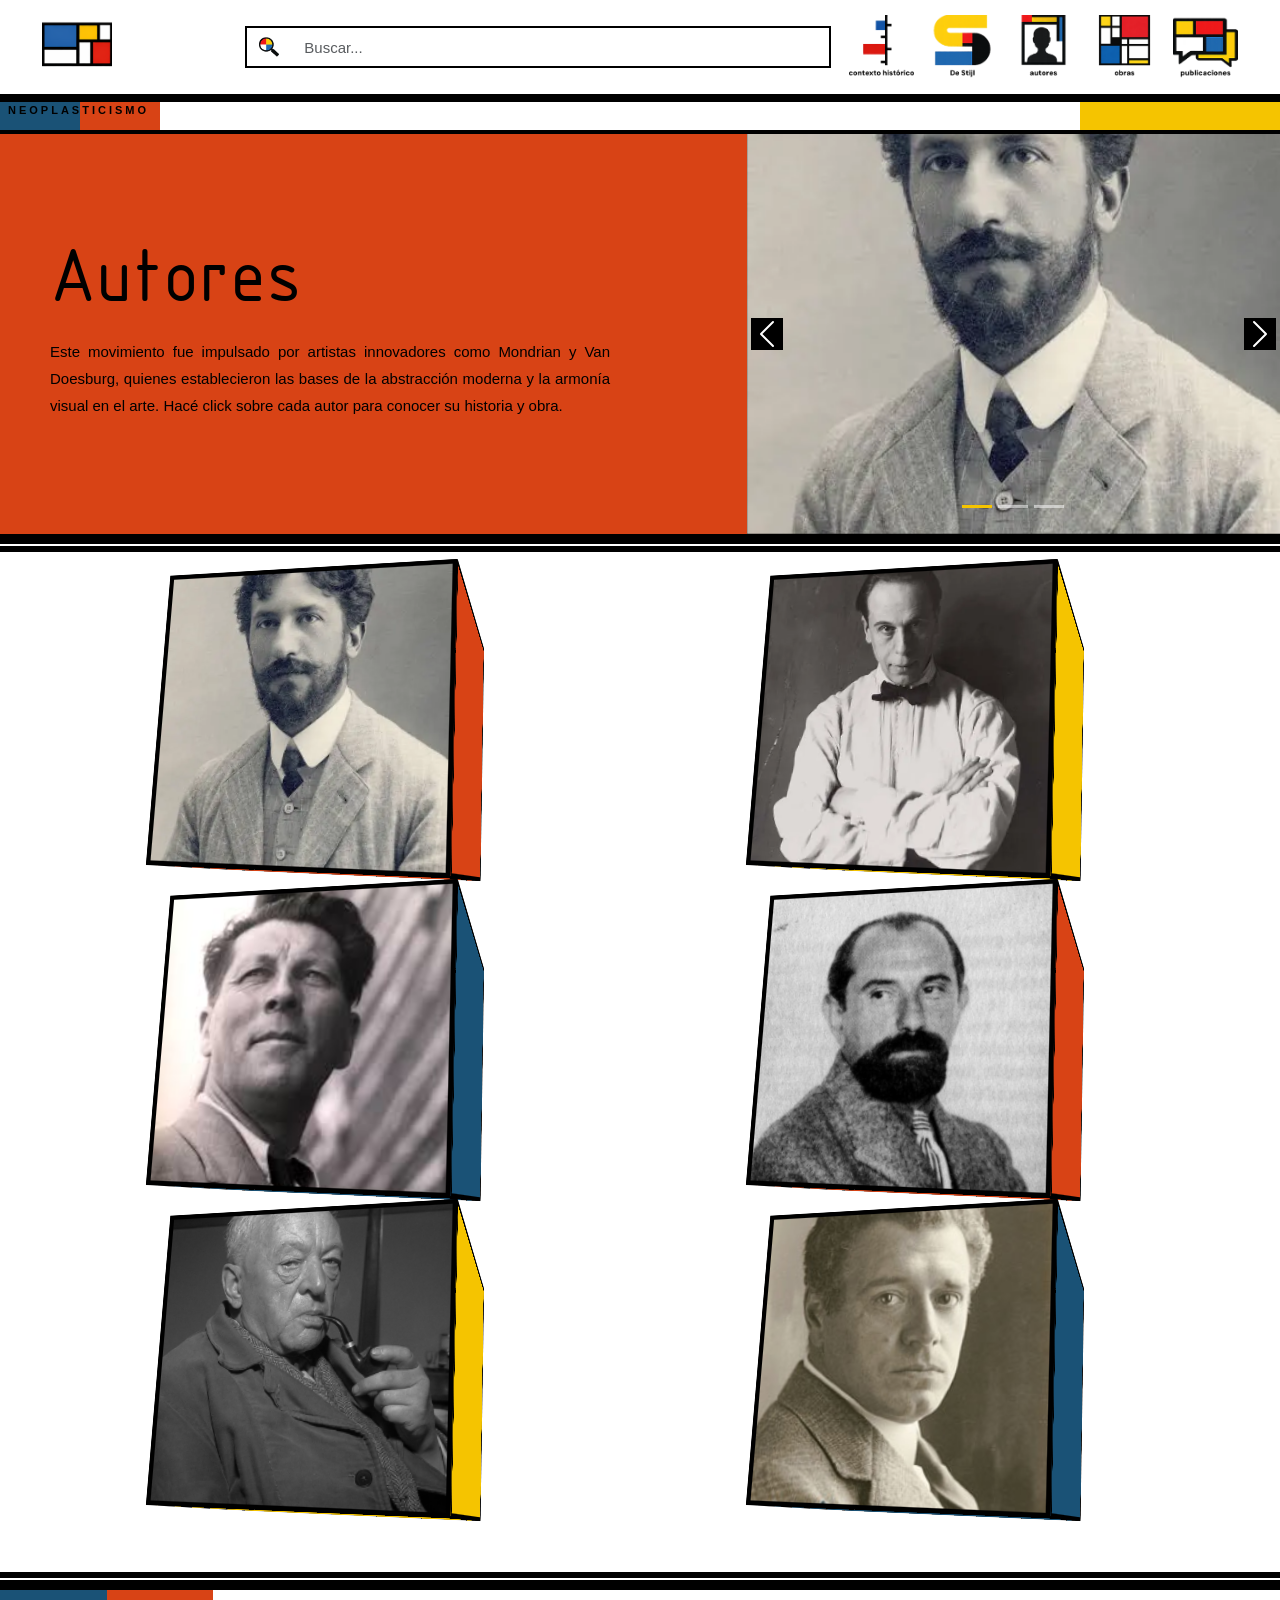
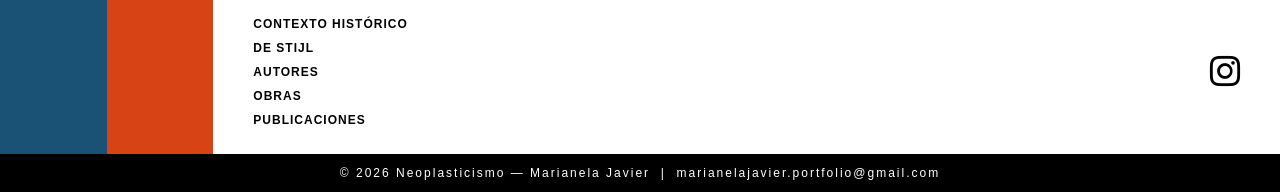
==== subpaginas/autores.html @ bca5def0 "modificacion 2106" ====
<!DOCTYPE html>
<html lang="es">
    <head>
        <meta charset="UTF-8">
        <meta name="viewport" content="width=device-width, initial-scale=1.0">
        <title>Neoplasticismo — Autores</title>
        <link href="https://cdn.jsdelivr.net/npm/bootstrap@5.3.8/dist/css/bootstrap.min.css" rel="stylesheet">
        <link href="https://cdn.jsdelivr.net/npm/bootstrap-icons@1.11.3/font/bootstrap-icons.css" rel="stylesheet">
        <link rel="stylesheet" href="../css/style.css">
    </head>

    <body>

        <!-- HEADER -->
        <header id="top" class="header-principal">
            <div class="container-fluid">
                <div class="row align-items-center">
                    <div class="col-2">
                        <a href="../sitio/index.html">
                            <img src="../img/a-img-icono-logo.png" alt="Logo Neoplasticismo" class="logo-img">
                        </a>
                    </div>
                    <div class="col-6">
                        <div class="input-group buscador">
                            <span class="input-group-text buscador-icono">
                                <img src="../img/a-img-icono-buscar.png" alt="Buscar" class="icono-lupa">
                            </span>
                            <input type="text" class="form-control buscador-input" placeholder="Buscar...">
                        </div>
                    </div>
                    <div class="col-4 d-flex justify-content-end align-items-center gap-3">
                        <a href="../subpaginas/contextohistorico.html">
                            <img src="../img/a-img-icono-contextohistorico.png" alt="Contexto Histórico" class="icono-nav">
                        </a>
                        <a href="../subpaginas/destijl.html">
                            <img src="../img/a-img-icono-destijl.png" alt="De Stijl" class="icono-nav">
                        </a>
                        <a href="../subpaginas/autores.html">
                            <img src="../img/a-img-icono-autores.png" alt="Autores" class="icono-nav">
                        </a>
                        <a href="../subpaginas/obras.html">
                            <img src="../img/a-img-icono-obras.png" alt="Obras" class="icono-nav">
                        </a>
                        <a href="../subpaginas/fotoypublicaciones.html">
                            <img src="../img/a-img-icono-foropublicaciones.png" alt="Foro y Publicaciones" class="icono-nav">
                        </a>
                    </div>
                </div>
            </div>
        </header>

        <!-- NAVBAR -->
        <nav class="navbar-principal">
            <div class="container-fluid p-0">
                <div class="row g-0">
                    <div class="col-auto navbar-bloque-izquierda">
                        <span class="navbar-titulo">NEOPLASTICISMO</span>
                        <div class="navbar-bloques-color">
                            <div class="navbar-bloque-azul"></div>
                            <div class="navbar-bloque-rojo"></div>
                        </div>
                    </div>
                    <div class="col navbar-bloque-blanco"></div>
                    <div class="col-auto navbar-bloque-amarillo"></div>
                </div>
            </div>
        </nav>

        <!-- HERO -->
        <section class="hero">
            <div class="container-fluid p-0">
                <div class="row g-0">
                    <div class="col-7 hero-texto">
                        <h1 class="hero-titulo">Autores</h1>
                        <p class="hero-descripcion">Este movimiento fue impulsado por artistas innovadores como Mondrian y Van Doesburg, quienes establecieron las bases de la abstracción moderna y la armonía visual en el arte. Hacé click sobre cada autor para conocer su historia y obra.</p>
                    </div>
                    <div class="col-5 p-0">
                        <div id="carruselAutores" class="carousel slide hero-carrusel" data-bs-ride="carousel" data-bs-interval="3000">
                            <div class="carousel-inner">
                                <div class="carousel-item active">
                                    <img src="../img/c-autores-piet-mondrian-01.webp" class="hero-img" alt="Piet Mondrian">
                                </div>
                                <div class="carousel-item">
                                    <img src="../img/c-autores-theo-van-doesburg-01.webp" class="hero-img" alt="Theo van Doesburg">
                                </div>
                                <div class="carousel-item">
                                    <img src="../img/c-autores-gerrit-rietveld-01.jfif" class="hero-img" alt="Gerrit Rietveld">
                                </div>
                            </div>
                            <button class="carousel-control-prev" type="button" data-bs-target="#carruselAutores" data-bs-slide="prev">
                                <span class="carousel-control-prev-icon"></span>
                            </button>
                            <button class="carousel-control-next" type="button" data-bs-target="#carruselAutores" data-bs-slide="next">
                                <span class="carousel-control-next-icon"></span>
                            </button>
                            <div class="carousel-indicators">
                                <button type="button" data-bs-target="#carruselAutores" data-bs-slide-to="0" class="active"></button>
                                <button type="button" data-bs-target="#carruselAutores" data-bs-slide-to="1"></button>
                                <button type="button" data-bs-target="#carruselAutores" data-bs-slide-to="2"></button>
                            </div>
                        </div>
                    </div>
                </div>
            </div>
        </section>

        <!-- SEPARADOR -->
        <div class="separador-neo"></div>

        <!-- SECCIÓN CUBOS AUTORES -->
        <section class="seccion-autores">
            <div class="autores-grid">

                <!-- MONDRIAN -->
                <div class="cubo-escena" onclick="abrirAutor('mondrian')">
                    <div class="cubo cubo-rojo">
                        <div class="cubo-cara cubo-frente">
                            <img src="../img/c-autores-piet-mondrian-01.webp" alt="Piet Mondrian">
                        </div>
                        <div class="cubo-cara cubo-derecha"></div>
                        <div class="cubo-cara cubo-izquierda"></div>
                        <div class="cubo-cara cubo-arriba"></div>
                        <div class="cubo-cara cubo-abajo"></div>
                        <div class="cubo-cara cubo-atras"></div>
                    </div>
                    <p class="cubo-nombre">Piet Mondrian</p>
                </div>

                <!-- DOESBURG -->
                <div class="cubo-escena" onclick="abrirAutor('doesburg')">
                    <div class="cubo cubo-amarillo">
                        <div class="cubo-cara cubo-frente">
                            <img src="../img/c-autores-theo-van-doesburg-01.webp" alt="Theo van Doesburg">
                        </div>
                        <div class="cubo-cara cubo-derecha"></div>
                        <div class="cubo-cara cubo-izquierda"></div>
                        <div class="cubo-cara cubo-arriba"></div>
                        <div class="cubo-cara cubo-abajo"></div>
                        <div class="cubo-cara cubo-atras"></div>
                    </div>
                    <p class="cubo-nombre">Theo van Doesburg</p>
                </div>

                <!-- RIETVELD -->
                <div class="cubo-escena" onclick="abrirAutor('rietveld')">
                    <div class="cubo cubo-azul">
                        <div class="cubo-cara cubo-frente">
                            <img src="../img/c-autores-gerrit-rietveld-01.jfif" alt="Gerrit Rietveld">
                        </div>
                        <div class="cubo-cara cubo-derecha"></div>
                        <div class="cubo-cara cubo-izquierda"></div>
                        <div class="cubo-cara cubo-arriba"></div>
                        <div class="cubo-cara cubo-abajo"></div>
                        <div class="cubo-cara cubo-atras"></div>
                    </div>
                    <p class="cubo-nombre">Gerrit Rietveld</p>
                </div>

                <!-- HUSZÁR -->
                <div class="cubo-escena" onclick="abrirAutor('huszar')">
                    <div class="cubo cubo-rojo">
                        <div class="cubo-cara cubo-frente">
                            <img src="../img/c-autores-vilmos-huszar-01.jpg" alt="Vilmos Huszár">
                        </div>
                        <div class="cubo-cara cubo-derecha"></div>
                        <div class="cubo-cara cubo-izquierda"></div>
                        <div class="cubo-cara cubo-arriba"></div>
                        <div class="cubo-cara cubo-abajo"></div>
                        <div class="cubo-cara cubo-atras"></div>
                    </div>
                    <p class="cubo-nombre">Vilmos Huszár</p>
                </div>

                <!-- VAN DER LECK -->
                <div class="cubo-escena" onclick="abrirAutor('vanderleck')">
                    <div class="cubo cubo-amarillo">
                        <div class="cubo-cara cubo-frente">
                            <img src="../img/c-autores-bart-van-der-leck-01.jpg" alt="Bart van der Leck">
                        </div>
                        <div class="cubo-cara cubo-derecha"></div>
                        <div class="cubo-cara cubo-izquierda"></div>
                        <div class="cubo-cara cubo-arriba"></div>
                        <div class="cubo-cara cubo-abajo"></div>
                        <div class="cubo-cara cubo-atras"></div>
                    </div>
                    <p class="cubo-nombre">Bart van der Leck</p>
                </div>

                <!-- OUD -->
                <div class="cubo-escena" onclick="abrirAutor('oud')">
                    <div class="cubo cubo-azul">
                        <div class="cubo-cara cubo-frente">
                            <img src="../img/c-autores-jacobus-johannes-pieter-oud-01.jpg" alt="J.J.P. Oud">
                        </div>
                        <div class="cubo-cara cubo-derecha"></div>
                        <div class="cubo-cara cubo-izquierda"></div>
                        <div class="cubo-cara cubo-arriba"></div>
                        <div class="cubo-cara cubo-abajo"></div>
                        <div class="cubo-cara cubo-atras"></div>
                    </div>
                    <p class="cubo-nombre">J.J.P. Oud</p>
                </div>

            </div>
        </section>

        <!-- SEPARADOR -->
        <div class="separador-neo"></div>

        <!-- MODAL AUTOR -->
        <div id="modal-autor" class="modal-autor">
            <div class="modal-autor-contenido">

                <!-- CERRAR -->
                <button class="modal-autor-cerrar" onclick="cerrarAutor()">✕</button>

                <div class="modal-autor-body">

                    <!-- CARRUSEL FOTOS -->
                    <div class="modal-autor-carrusel">
                        <div id="carruselModalAutor" class="carousel slide" data-bs-ride="carousel" data-bs-interval="2500">
                            <div class="carousel-inner" id="carrusel-autor-inner"></div>
                            <button class="carousel-control-prev" type="button" data-bs-target="#carruselModalAutor" data-bs-slide="prev">
                                <span class="carousel-control-prev-icon"></span>
                            </button>
                            <button class="carousel-control-next" type="button" data-bs-target="#carruselModalAutor" data-bs-slide="next">
                                <span class="carousel-control-next-icon"></span>
                            </button>
                        </div>
                    </div>

                    <!-- FICHA -->
                    <div class="modal-autor-ficha">
                        <h2 id="autor-nombre" class="modal-autor-nombre"></h2>
                        <p id="autor-fechas" class="modal-autor-fechas"></p>
                        <p id="autor-pais" class="modal-autor-pais"></p>
                        <p id="autor-formacion" class="modal-autor-formacion"></p>
                        <p id="autor-resena" class="modal-autor-resena"></p>
                        <a href="../subpaginas/obras.html" class="btn-ver-obras">
                            <i class="bi bi-grid-fill"></i> Ver obras del autor
                        </a>
                    </div>

                </div>
            </div>
        </div>

        <!-- FLECHA SCROLL TOP -->
        <a href="#top" class="scroll-to-top">
            <i class="bi bi-arrow-up-square-fill"></i>
        </a>

        <!-- FOOTER -->
        <footer class="footer">
            <div class="container-fluid p-0">
                <div class="row g-0">
                    <div class="col-1 footer-bloque-azul"></div>
                    <div class="col-1 footer-bloque-rojo"></div>
                    <div class="col-10 footer-nav">
                        <nav class="footer-links">
                            <a href="../subpaginas/contextohistorico.html" class="footer-link">Contexto Histórico</a>
                            <a href="../subpaginas/destijl.html" class="footer-link">DE Stijl</a>
                            <a href="../subpaginas/autores.html" class="footer-link">Autores</a>
                            <a href="../subpaginas/obras.html" class="footer-link">Obras</a>
                            <a href="../subpaginas/fotoypublicaciones.html" class="footer-link">Publicaciones</a>
                        </nav>
                        <a href="https://www.instagram.com/portfolio.marianelajavierup/" target="_blank" class="footer-instagram">
                            <i class="bi bi-instagram"></i>
                        </a>
                    </div>
                </div>
            </div>
            <div class="footer-contacto">
                <p>© 2026 Neoplasticismo — Marianela Javier &nbsp;|&nbsp; marianelajavier.portfolio@gmail.com</p>
            </div>
        </footer>

        <script src="https://cdn.jsdelivr.net/npm/bootstrap@5.3.8/dist/js/bootstrap.bundle.min.js"></script>
        <script src="../js/script.js"></script>

    </body>
</html>
---- css/style.css ----
/* ============================================================
   NEOPLASTICISMO — STYLESHEET
   Laboratorio de Diseño II — Universidad de Palermo 2026
 ============================================================ */

/* ============================================================
   1. VARIABLES Y RESET
============================================================ */

:root {
    --color-rojo:     #D84315;
    --color-amarillo: #F5C400;
    --color-azul:     #1A5276;
    --color-negro:    #000000;
    --color-blanco:   #FFFFFF;
}

* {
    margin: 0;
    padding: 0;
    box-sizing: border-box;
}

body {
    font-family: 'DMSans', sans-serif;
    background-color: var(--color-blanco);
    color: var(--color-negro);
    width: 100%;
    margin: 0 auto;
    overflow-x: hidden;
    overflow-y: auto;
}


/* ============================================================
   2. TIPOGRAFÍAS
============================================================ */

@font-face {
    font-family: 'ISOCPEUR';
    src: url('../fonts/isocpeur.ttf') format('truetype');
    font-style: normal;
}
@font-face {
    font-family: 'ISOCPEUR';
    src: url('../fonts/isocpeui.ttf') format('truetype');
    font-style: italic;
}
@font-face {
    font-family: 'DMSans';
    src: url('../fonts/DMSans-VariableFont_opsz_wght.ttf') format('truetype');
    font-style: normal;
}
@font-face {
    font-family: 'DMSans';
    src: url('../fonts/DMSans-Italic-VariableFont_opsz_wght.ttf') format('truetype');
    font-style: italic;
}

h1, h2, h3 {
    font-family: 'ISOCPEUR', sans-serif;
}

p {
    font-family: 'DMSans', sans-serif;
    text-align: justify;
}

a, span, li {
    font-family: 'DMSans', sans-serif;
}


/* ============================================================
   3. HEADER
============================================================ */

.header-principal {
    background-color: var(--color-blanco);
    border-bottom: 4px solid var(--color-negro);
    padding: 12px 30px;
    min-height: 90px;
}

/* Logo */
.logo-img {
    height: 70px;
    width: auto;
    transition: transform 0.3s ease;
}
.logo-img:hover {
    transform: scale(1.1);
}

/* Buscador */
.buscador-icono {
    background-color: var(--color-blanco);
    border: 2px solid var(--color-negro);
    border-right: none;
    border-radius: 0;
    padding: 8px 12px;
}
.icono-lupa {
    height: 20px;
    width: auto;
}
.buscador-input {
    border: 2px solid var(--color-negro);
    border-left: none;
    border-radius: 0;
    font-family: 'DMSans', sans-serif;
    font-size: 15px;
    padding: 8px 14px;
    height: 42px;
}
.buscador-input:focus {
    box-shadow: none;
    border-color: var(--color-negro);
}

/* Iconos navegación header */
.icono-nav {
    height: 65px;
    width: auto;
    transition: transform 0.3s ease;
}
.icono-nav:hover {
    transform: scale(1.15);
}


/* ============================================================
   4. NAVBAR
============================================================ */

.navbar-principal {
    padding: 0;
    border-top: 4px solid var(--color-negro);
    border-bottom: 4px solid var(--color-negro);
}

.navbar-bloque-izquierda {
    position: relative;
    display: flex;
    flex-direction: column;
}

.navbar-titulo {
    font-family: 'DMSans', sans-serif;
    font-weight: 700;
    font-size: 11px;
    letter-spacing: 3px;
    color: var(--color-negro);
    background-color: transparent;
    padding: 3px 8px;
    position: absolute;
    top: 0;
    left: 0;
    width: 100%;
    z-index: 1;
    line-height: 1;
}

.navbar-bloques-color {
    display: flex;
}

.navbar-bloque-azul {
    background-color: var(--color-azul);
    width: 80px;
    height: 28px;
}

.navbar-bloque-rojo {
    background-color: var(--color-rojo);
    width: 80px;
    height: 28px;
}

.navbar-bloque-blanco {
    background-color: var(--color-blanco);
}

.navbar-bloque-amarillo {
    background-color: var(--color-amarillo);
    width: 200px;
}


/* ============================================================
   5. HERO
============================================================ */

.hero {
    border-bottom: 4px solid var(--color-negro);
}

/* Bloque izquierdo texto */
.hero-texto {
    background-color: var(--color-rojo);
    padding: 50px 50px;
    display: flex;
    flex-direction: column;
    justify-content: center;
    min-height: 400px;
}

.hero-titulo {
    font-family: 'ISOCPEUR', sans-serif;
    font-size: 80px;
    color: var(--color-negro);
    line-height: 1;
    margin-bottom: 25px;
}

.hero-descripcion {
    font-family: 'DMSans', sans-serif;
    font-size: 15px;
    color: var(--color-negro);
    text-align: justify;
    line-height: 1.8;
    max-width: 560px;
}

/* Bloque derecho carrusel */
.hero-carrusel {
    height: 400px;
    background-color: var(--color-negro);
}

.hero-img {
    width: 100%;
    height: 400px;
    object-fit: cover;
    object-position: center;
    display: block;
}

/* Flechas carrusel */
.carousel-control-prev,
.carousel-control-next {
    width: 40px;
    opacity: 1;
}

.carousel-control-prev-icon,
.carousel-control-next-icon {
    background-color: var(--color-negro);
    border-radius: 0;
    padding: 10px;
    transition: filter 0.3s ease;
}

.carousel-control-prev:hover .carousel-control-prev-icon,
.carousel-control-next:hover .carousel-control-next-icon {
    filter: brightness(0.75);
}

/* Dots carrusel */
.carousel-indicators button {
    background-color: var(--color-blanco);
    border: 2px solid var(--color-negro);
    width: 12px;
    height: 12px;
    border-radius: 0;
}

.carousel-indicators button.active {
    background-color: var(--color-amarillo);
}


/* ============================================================
   SEPARADORES
============================================================ */

.separador-neo {
    width: 100%;
    border-top: 6px solid var(--color-negro);
    border-bottom: 6px solid var(--color-negro);
    background-color: var(--color-blanco);
    height: 14px;
}


/* ============================================================
   6. CARDS (De Stijl / Autores / Obras)
============================================================ */

.seccion-cards {
    border-bottom: 4px solid var(--color-negro);
}

.card-link {
    text-decoration: none;
    display: block;
}

.card-neo {
    padding: 35px 20px;
    text-align: center;
    border-right: 4px solid var(--color-negro);
    transition: filter 0.3s ease;
    cursor: pointer;
}

.card-neo:hover {
    filter: brightness(0.75);
}

.card-amarillo {
    background-color: var(--color-amarillo);
}

.card-blanco {
    background-color: var(--color-blanco);
}

.card-azul {
    background-color: var(--color-azul);
    border-right: none;
}

.card-neo-titulo {
    font-family: 'ISOCPEUR', sans-serif;
    font-size: 32px;
    color: var(--color-blanco);
    letter-spacing: 2px;
}

.card-titulo-negro {
    color: var(--color-negro);
}

/* ============================================================
   FLECHA SCROLL TOP
============================================================ */

html {
    scroll-behavior: smooth;
}

.scroll-to-top {
    position: fixed;
    bottom: 30px;
    right: 30px;
    font-size: 40px;
    color: var(--color-amarillo);
    z-index: 999;
    opacity: 0;
    visibility: hidden;
    transform: translateY(10px);
    transition: opacity 0.3s ease, transform 0.3s ease, color 0.3s ease;
    text-decoration: none;
}

.scroll-to-top.show {
    opacity: 1;
    visibility: visible;
    transform: translateY(0);
}

.scroll-to-top:hover {
    transform: translateY(-4px);
    color: var(--color-azul);
}

/* ============================================================
   7. FOOTER
============================================================ */

.footer {
    border-top: 4px solid var(--color-negro);
}

.footer-bloque-azul {
    background-color: var(--color-azul);
    min-height: 120px;
}

.footer-bloque-rojo {
    background-color: var(--color-rojo);
    min-height: 120px;
}

.footer-nav {
    padding: 25px 40px;
    display: flex;
    align-items: center;
    justify-content: space-between;
}

.footer-links {
    display: flex;
    flex-direction: column;
    gap: 6px;
}

.footer-link {
    font-family: 'DMSans', sans-serif;
    font-size: 12px;
    font-weight: 700;
    letter-spacing: 1px;
    color: var(--color-negro);
    text-decoration: none;
    text-transform: uppercase;
    transition: color 0.3s ease, padding-left 0.3s ease;
    display: inline-block;
}

.footer-link:hover {
    color: var(--color-amarillo);
    padding-left: 8px;
}

/* Ícono Instagram */
.footer-instagram {
    font-size: 30px;
    color: var(--color-negro);
    text-decoration: none;
    transition: transform 0.3s ease, color 0.3s ease;
}

.footer-instagram:hover {
    transform: scale(1.2);
    color: var(--color-rojo);
}

/* Barra de contacto */
.footer-contacto {
    background-color: var(--color-negro);
    padding: 10px 20px;
    text-align: center;
}

.footer-contacto p {
    color: var(--color-blanco);
    font-size: 12px;
    margin: 0;
    text-align: center;
    letter-spacing: 2px;
}


/* ============================================================
   8. LÍNEA DE TIEMPO — CONTEXTO HISTÓRICO
============================================================ */

.seccion-timeline {
    background-color: var(--color-blanco);
    padding: 40px 0;
    overflow: hidden;
}

.timeline-wrapper {
    overflow-x: scroll;
    overflow-y: hidden;
    width: 100%;
    padding: 20px 40px 30px 40px;
    cursor: grab;
    scrollbar-width: thin;
    scrollbar-color: var(--color-azul) var(--color-blanco);
}

.timeline-wrapper:active {
    cursor: grabbing;
}

.timeline-wrapper::-webkit-scrollbar {
    height: 6px;
}
.timeline-wrapper::-webkit-scrollbar-track {
    background: var(--color-blanco);
    border-top: 2px solid var(--color-negro);
}
.timeline-wrapper::-webkit-scrollbar-thumb {
    background: var(--color-negro);
}

/* CONTENEDOR INTERNO */
.timeline-scroll {
    display: inline-flex;
    align-items: flex-end;
    position: relative;
    padding-bottom: 55px;
    min-width: max-content;
}

/* LÍNEA HORIZONTAL */
.timeline-linea {
    position: absolute;
    bottom: 38px;
    left: 0;
    right: 0;
    height: 4px;
    background-color: var(--color-negro);
    z-index: 0;
}

/* CADA ITEM */
.timeline-item {
    display: flex;
    flex-direction: column;
    align-items: center;
    width: 200px;
    flex-shrink: 0;
    position: relative;
}

/* IMAGEN — movimiento: 260px alto */
.timeline-img-wrap {
    width: 170px;
    height: 260px;
    overflow: hidden;
    border: 4px solid var(--color-negro);
    cursor: pointer;
    position: relative;
    z-index: 1;
    flex-shrink: 0;
}

/* IMAGEN — contexto general: 180px alto */
.timeline-item-contexto .timeline-img-wrap {
    height: 180px;
    width: 140px;
    border: 3px solid #888888;
}

.timeline-img {
    width: 100%;
    height: 100%;
    object-fit: cover;
    transition: transform 0.3s ease;
    display: block;
}

.timeline-img:hover {
    transform: scale(1.12);
}

/* CONECTOR VERTICAL */
.timeline-conector {
    width: 3px;
    background-color: var(--color-negro);
    z-index: 1;
    flex-shrink: 0;
    height: 25px;
}

.timeline-item-contexto .timeline-conector {
    height: 105px;
    background-color: #888888;
}

/* PUNTO BASE — contexto general */
.timeline-punto {
    width: 16px;
    height: 16px;
    background-color: var(--color-negro);
    position: relative;
    z-index: 2;
    flex-shrink: 0;
}

/* PUNTO AMARILLO — manifiestos */
.timeline-punto-amarillo {
    background-color: var(--color-amarillo);
    border: 3px solid var(--color-negro);
    width: 20px;
    height: 20px;
}

/* PUNTO ROJO — eventos clave movimiento */
.timeline-punto-rojo {
    background-color: var(--color-rojo);
    border: 3px solid var(--color-negro);
    width: 20px;
    height: 20px;
}

/* AÑO */
.timeline-anio {
    font-family: 'ISOCPEUR', sans-serif;
    font-size: 20px;
    font-weight: bold;
    color: var(--color-negro);
    margin-top: 6px;
    text-align: center;
    line-height: 1;
}

/* DESCRIPCIÓN */
.timeline-desc {
    font-family: 'DMSans', sans-serif;
    font-size: 11px;
    color: var(--color-negro);
    text-align: center;
    width: 170px;
    line-height: 1.3;
    margin-top: 3px;
}

.timeline-item-contexto .timeline-anio {
    font-size: 17px;
    color: #888888;
}

.timeline-item-contexto .timeline-desc {
    color: #888888;
}


/* ============================================================
   9. MODAL LÍNEA DE TIEMPO
============================================================ */

.modal-timeline {
    display: none;
    position: fixed;
    top: 0;
    left: 0;
    width: 100vw;
    height: 100vh;
    background-color: rgba(0, 0, 0, 0.75);
    z-index: 9999;
    justify-content: center;
    align-items: center;
}

.modal-timeline.activo {
    display: flex;
}

.modal-timeline-contenido {
    position: relative;
    width: 650px;
    max-width: 90%;
    background-color: transparent;
    overflow: hidden;
}

.modal-timeline-img {
    width: 100%;
    height: 380px;
    object-fit: cover;
    display: block;
}

.modal-timeline-info {
    position: absolute;
    bottom: 0;
    left: 0;
    right: 0;
    background-color: rgba(180, 180, 180, 0.75);
    padding: 18px 22px;
    backdrop-filter: blur(4px);
}

.modal-timeline-titulo {
    font-family: 'ISOCPEUR', sans-serif;
    font-size: 20px;
    color: var(--color-negro);
    margin-bottom: 6px;
}

.modal-timeline-texto {
    font-family: 'DMSans', sans-serif;
    font-size: 13px;
    color: var(--color-negro);
    text-align: justify;
    line-height: 1.6;
    margin: 0;
}

.modal-timeline-cerrar {
    position: absolute;
    top: 10px;
    right: 10px;
    background-color: var(--color-negro);
    color: var(--color-blanco);
    border: none;
    width: 30px;
    height: 30px;
    font-size: 15px;
    cursor: pointer;
    z-index: 10;
    transition: background-color 0.3s ease;
}

.modal-timeline-cerrar:hover {
    background-color: var(--color-rojo);
}

/* ============================================================
   10. MODAL MANIFIESTOS — DE STIJL
============================================================ */

.modal-manifiesto {
    display: none;
    position: fixed;
    top: 0;
    left: 0;
    width: 100vw;
    height: 100vh;
    background-color: rgba(0, 0, 0, 0.80);
    z-index: 9999;
    justify-content: center;
    align-items: center;
}

.modal-manifiesto.activo {
    display: flex;
}

.modal-manifiesto-contenido {
    position: relative;
    width: 750px;
    max-width: 92%;
    overflow: hidden;
}

.modal-manifiesto-img {
    width: 100%;
    height: 460px;
    object-fit: cover;
    display: block;
}

.modal-manifiesto-info {
    position: absolute;
    bottom: 0;
    left: 0;
    right: 0;
    background-color: rgba(160, 160, 160, 0.80);
    padding: 18px 22px;
    backdrop-filter: blur(5px);
}

.modal-manifiesto-header {
    display: flex;
    justify-content: space-between;
    align-items: flex-start;
    margin-bottom: 8px;
}

.modal-manifiesto-titulo {
    font-family: 'ISOCPEUR', sans-serif;
    font-size: 22px;
    color: var(--color-negro);
    margin: 0 0 3px 0;
}

.modal-manifiesto-anio {
    font-family: 'DMSans', sans-serif;
    font-size: 13px;
    font-weight: 700;
    color: var(--color-negro);
    margin: 0;
    text-align: left;
}

.modal-manifiesto-autores {
    font-family: 'DMSans', sans-serif;
    font-size: 12px;
    color: var(--color-negro);
    margin: 0;
    text-align: left;
}

.modal-manifiesto-texto {
    font-family: 'DMSans', sans-serif;
    font-size: 13px;
    color: var(--color-negro);
    text-align: justify;
    line-height: 1.6;
    margin: 0 0 12px 0;
}

.modal-manifiesto-acciones {
    display: flex;
    justify-content: space-between;
    align-items: center;
}

/* BOTÓN PDF */
.btn-manifiesto-pdf {
    font-family: 'DMSans', sans-serif;
    font-size: 13px;
    font-weight: 700;
    color: var(--color-blanco);
    background-color: var(--color-negro);
    padding: 8px 16px;
    text-decoration: none;
    letter-spacing: 1px;
    transition: background-color 0.3s ease;
    display: inline-flex;
    align-items: center;
    gap: 8px;
}

.btn-manifiesto-pdf:hover {
    background-color: var(--color-rojo);
    color: var(--color-blanco);
}

/* FLECHAS NAVEGACIÓN */
.modal-manifiesto-nav {
    display: flex;
    gap: 10px;
}

.btn-manifiesto-nav {
    background: none;
    border: none;
    font-size: 32px;
    color: var(--color-negro);
    cursor: pointer;
    padding: 0;
    transition: color 0.3s ease, transform 0.3s ease;
    line-height: 1;
}

.btn-manifiesto-nav:hover {
    color: var(--color-amarillo);
    transform: scale(1.15);
}

.btn-manifiesto-nav:disabled {
    color: #aaaaaa;
    cursor: default;
    transform: none;
}

/* CERRAR */
.modal-manifiesto-cerrar {
    background-color: var(--color-negro);
    color: var(--color-blanco);
    border: none;
    width: 30px;
    height: 30px;
    font-size: 15px;
    cursor: pointer;
    transition: background-color 0.3s ease;
    flex-shrink: 0;
}

.modal-manifiesto-cerrar:hover {
    background-color: var(--color-rojo);
}

/* C- AUTORES */
/* ============================================================
   11. CUBOS AUTORES
============================================================ */

.seccion-autores {
    background-color: var(--color-blanco);
    padding: 60px 80px;
}

.autores-grid {
    display: grid;
    grid-template-columns: repeat(2, 1fr);
    gap: 60px 80px;
    justify-items: center;
}

/* ESCENA 3D */
.cubo-escena {
    width: 260px;
    height: 260px;
    perspective: 800px;
    cursor: pointer;
    display: flex;
    flex-direction: column;
    align-items: center;
}

.cubo {
    width: 260px;
    height: 260px;
    position: relative;
    transform-style: preserve-3d;
    transform: rotateY(-15deg) rotateX(10deg);
    transition: transform 0.6s ease;
}

.cubo-escena:hover .cubo {
    transform: rotateY(-35deg) rotateX(15deg);
}

/* CARAS */
.cubo-cara {
    position: absolute;
    width: 260px;
    height: 260px;
    border: 4px solid var(--color-negro);
    overflow: hidden;
}

.cubo-cara img {
    width: 100%;
    height: 100%;
    object-fit: cover;
    display: block;
}

.cubo-frente  { transform: translateZ(130px); }
.cubo-atras   { transform: rotateY(180deg) translateZ(130px); }
.cubo-derecha { transform: rotateY(90deg)  translateZ(130px); }
.cubo-izquierda{ transform: rotateY(-90deg) translateZ(130px); }
.cubo-arriba  { transform: rotateX(90deg)  translateZ(130px); }
.cubo-abajo   { transform: rotateX(-90deg) translateZ(130px); }

/* COLORES POR AUTOR */
.cubo-rojo .cubo-derecha,
.cubo-rojo .cubo-izquierda,
.cubo-rojo .cubo-arriba,
.cubo-rojo .cubo-abajo,
.cubo-rojo .cubo-atras {
    background-color: var(--color-rojo);
}

.cubo-amarillo .cubo-derecha,
.cubo-amarillo .cubo-izquierda,
.cubo-amarillo .cubo-arriba,
.cubo-amarillo .cubo-abajo,
.cubo-amarillo .cubo-atras {
    background-color: var(--color-amarillo);
}

.cubo-azul .cubo-derecha,
.cubo-azul .cubo-izquierda,
.cubo-azul .cubo-arriba,
.cubo-azul .cubo-abajo,
.cubo-azul .cubo-atras {
    background-color: var(--color-azul);
}

/* NOMBRE DEBAJO DEL CUBO */
.cubo-nombre {
    font-family: 'ISOCPEUR', sans-serif;
    font-size: 16px;
    letter-spacing: 1px;
    color: var(--color-negro);
    margin-top: 16px;
    text-align: center;
    text-transform: uppercase;
}

/* ============================================================
   12. MODAL AUTOR
============================================================ */

.modal-autor {
    display: none;
    position: fixed;
    top: 0;
    left: 0;
    width: 100vw;
    height: 100vh;
    background-color: rgba(0, 0, 0, 0.80);
    z-index: 9999;
    justify-content: center;
    align-items: center;
}

.modal-autor.activo {
    display: flex;
}

.modal-autor-contenido {
    position: relative;
    width: 860px;
    max-width: 94%;
    background-color: var(--color-blanco);
    border: 4px solid var(--color-negro);
    overflow: hidden;
}

.modal-autor-cerrar {
    position: absolute;
    top: 0;
    right: 0;
    background-color: var(--color-negro);
    color: var(--color-blanco);
    border: none;
    width: 36px;
    height: 36px;
    font-size: 16px;
    cursor: pointer;
    z-index: 10;
    transition: background-color 0.3s ease;
}

.modal-autor-cerrar:hover {
    background-color: var(--color-rojo);
}

.modal-autor-body {
    display: flex;
}

/* CARRUSEL LATERAL */
.modal-autor-carrusel {
    width: 340px;
    flex-shrink: 0;
}

.modal-autor-carrusel .carousel,
.modal-autor-carrusel .carousel-inner,
.modal-autor-carrusel .carousel-item,
.modal-autor-carrusel .carousel-item img {
    width: 340px;
    height: 440px;
    object-fit: cover;
}

.modal-autor-carrusel .carousel-item img {
    display: block;
}

/* FICHA */
.modal-autor-ficha {
    padding: 30px 28px;
    display: flex;
    flex-direction: column;
    justify-content: center;
    gap: 10px;
    border-left: 4px solid var(--color-negro);
}

.modal-autor-nombre {
    font-family: 'ISOCPEUR', sans-serif;
    font-size: 26px;
    color: var(--color-negro);
    margin: 0;
    line-height: 1.1;
}

.modal-autor-fechas {
    font-family: 'DMSans', sans-serif;
    font-size: 13px;
    font-weight: 700;
    color: var(--color-negro);
    margin: 0;
    letter-spacing: 1px;
}

.modal-autor-pais {
    font-family: 'DMSans', sans-serif;
    font-size: 13px;
    color: var(--color-negro);
    margin: 0;
    text-transform: uppercase;
    letter-spacing: 1px;
}

.modal-autor-formacion {
    font-family: 'DMSans', sans-serif;
    font-size: 13px;
    color: #444444;
    margin: 0;
    font-style: italic;
    text-align: left;
}

.modal-autor-resena {
    font-family: 'DMSans', sans-serif;
    font-size: 13px;
    color: var(--color-negro);
    line-height: 1.7;
    text-align: justify;
    margin: 0;
}

.btn-ver-obras {
    font-family: 'DMSans', sans-serif;
    font-size: 13px;
    font-weight: 700;
    color: var(--color-blanco);
    background-color: var(--color-negro);
    padding: 10px 18px;
    text-decoration: none;
    letter-spacing: 1px;
    transition: background-color 0.3s ease;
    display: inline-flex;
    align-items: center;
    gap: 8px;
    align-self: flex-start;
    margin-top: 6px;
}

.btn-ver-obras:hover {
    background-color: var(--color-azul);
    color: var(--color-blanco);
}
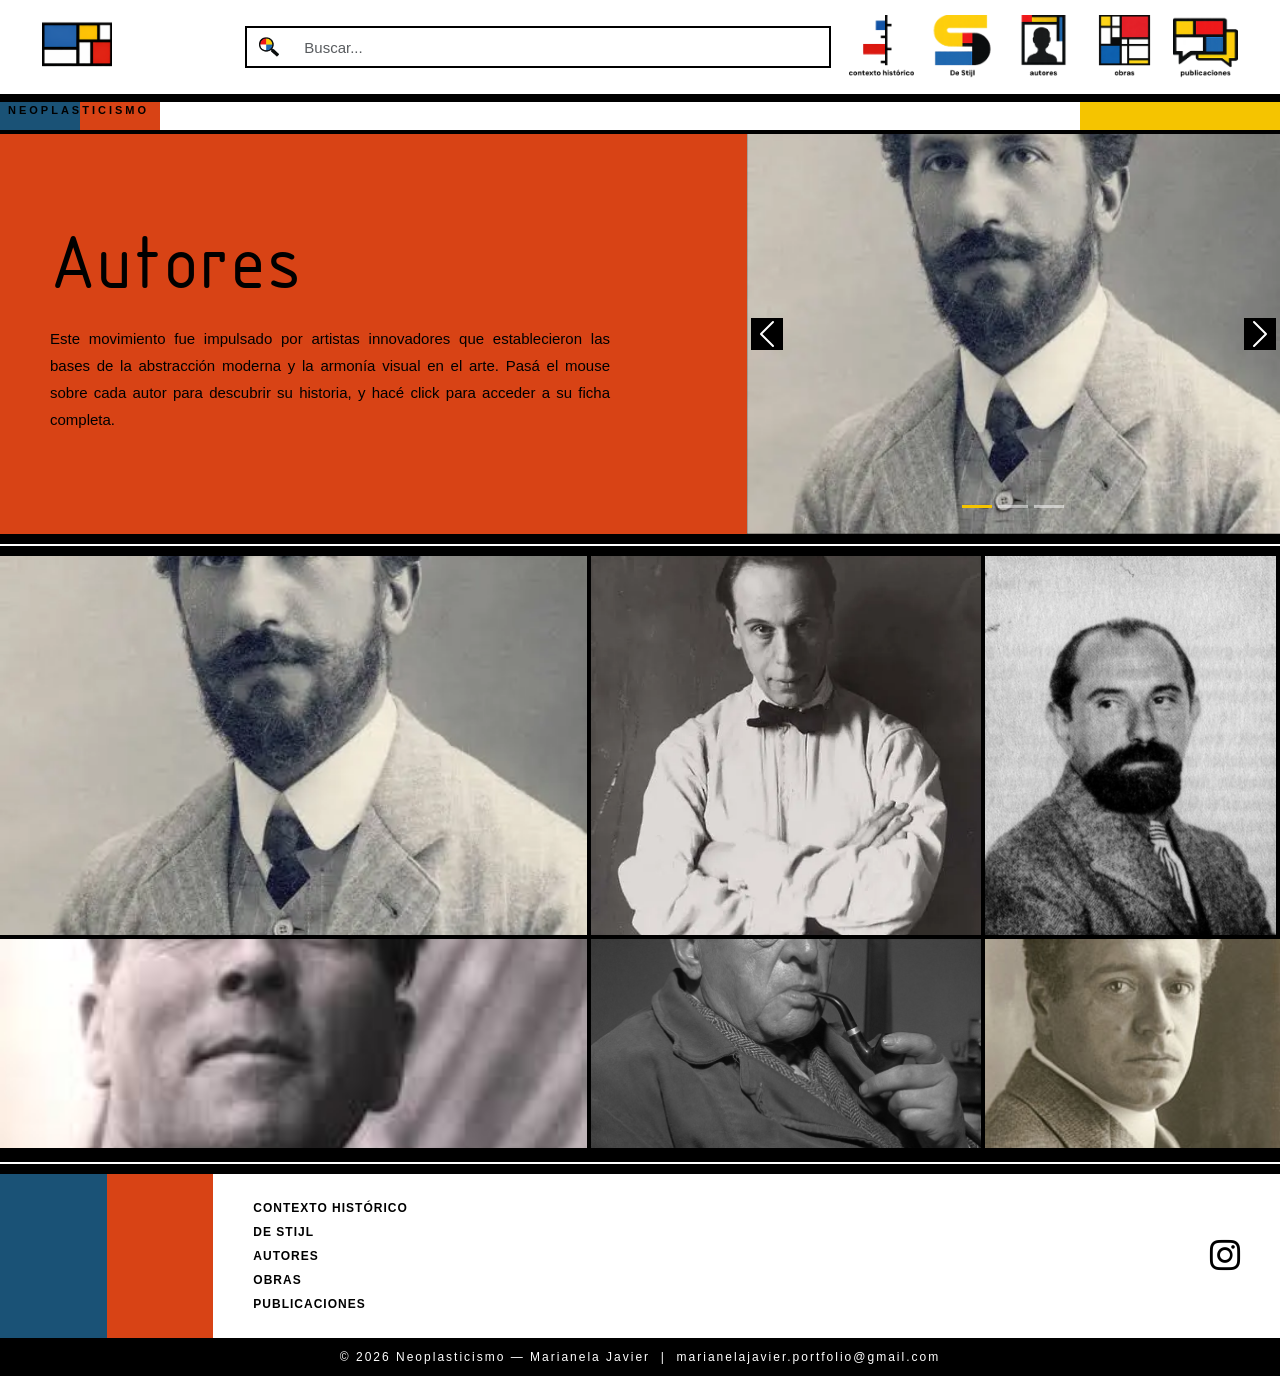
==== commit 984d5fa7: "modificacion 0143" ====
--- a/subpaginas/autores.html
+++ b/subpaginas/autores.html
@@ -72,7 +72,7 @@
                 <div class="row g-0">
                     <div class="col-7 hero-texto">
                         <h1 class="hero-titulo">Autores</h1>
-                        <p class="hero-descripcion">Este movimiento fue impulsado por artistas innovadores como Mondrian y Van Doesburg, quienes establecieron las bases de la abstracción moderna y la armonía visual en el arte. Hacé click sobre cada autor para conocer su historia y obra.</p>
+                        <p class="hero-descripcion">Este movimiento fue impulsado por artistas innovadores que establecieron las bases de la abstracción moderna y la armonía visual en el arte. Pasá el mouse sobre cada autor para descubrir su historia, y hacé click para acceder a su ficha completa.</p>
                     </div>
                     <div class="col-5 p-0">
                         <div id="carruselAutores" class="carousel slide hero-carrusel" data-bs-ride="carousel" data-bs-interval="3000">
@@ -107,98 +107,152 @@
         <!-- SEPARADOR -->
         <div class="separador-neo"></div>
 
-        <!-- SECCIÓN CUBOS AUTORES -->
-        <section class="seccion-autores">
-            <div class="autores-grid">
-
-                <!-- MONDRIAN -->
-                <div class="cubo-escena" onclick="abrirAutor('mondrian')">
-                    <div class="cubo cubo-rojo">
+        <!-- GRILLA MONDRIAN — AUTORES -->
+        <section class="seccion-autores-mondrian">
+            <div class="mondrian-grid">
+
+                <!-- MONDRIAN — grande, rojo -->
+                <div class="mondrian-celda celda-mondrian"
+                     onclick="abrirAutor('mondrian')">
+                    <div class="mondrian-cubo cubo-color-rojo">
                         <div class="cubo-cara cubo-frente">
                             <img src="../img/c-autores-piet-mondrian-01.webp" alt="Piet Mondrian">
                         </div>
-                        <div class="cubo-cara cubo-derecha"></div>
-                        <div class="cubo-cara cubo-izquierda"></div>
-                        <div class="cubo-cara cubo-arriba"></div>
-                        <div class="cubo-cara cubo-abajo"></div>
-                        <div class="cubo-cara cubo-atras"></div>
-                    </div>
-                    <p class="cubo-nombre">Piet Mondrian</p>
-                </div>
-
-                <!-- DOESBURG -->
-                <div class="cubo-escena" onclick="abrirAutor('doesburg')">
-                    <div class="cubo cubo-amarillo">
+                        <div class="cubo-cara cubo-derecha">
+                            <span class="cubo-texto-cara">Piet Mondrian</span>
+                        </div>
+                        <div class="cubo-cara cubo-izquierda">
+                            <span class="cubo-texto-cara">1872 — 1944<br>Países Bajos</span>
+                        </div>
+                        <div class="cubo-cara cubo-arriba">
+                            <span class="cubo-texto-cara">Pintura</span>
+                        </div>
+                        <div class="cubo-cara cubo-abajo"></div>
+                        <div class="cubo-cara cubo-atras"></div>
+                    </div>
+                    <div class="mondrian-overlay">
+                        <span>Piet Mondrian</span>
+                    </div>
+                </div>
+
+                <!-- DOESBURG — grande, amarillo -->
+                <div class="mondrian-celda celda-doesburg"
+                     onclick="abrirAutor('doesburg')">
+                    <div class="mondrian-cubo cubo-color-amarillo">
                         <div class="cubo-cara cubo-frente">
                             <img src="../img/c-autores-theo-van-doesburg-01.webp" alt="Theo van Doesburg">
                         </div>
-                        <div class="cubo-cara cubo-derecha"></div>
-                        <div class="cubo-cara cubo-izquierda"></div>
-                        <div class="cubo-cara cubo-arriba"></div>
-                        <div class="cubo-cara cubo-abajo"></div>
-                        <div class="cubo-cara cubo-atras"></div>
-                    </div>
-                    <p class="cubo-nombre">Theo van Doesburg</p>
-                </div>
-
-                <!-- RIETVELD -->
-                <div class="cubo-escena" onclick="abrirAutor('rietveld')">
-                    <div class="cubo cubo-azul">
+                        <div class="cubo-cara cubo-derecha">
+                            <span class="cubo-texto-cara">Theo van Doesburg</span>
+                        </div>
+                        <div class="cubo-cara cubo-izquierda">
+                            <span class="cubo-texto-cara">1883 — 1931<br>Países Bajos</span>
+                        </div>
+                        <div class="cubo-cara cubo-arriba">
+                            <span class="cubo-texto-cara">Pintura<br>Arquitectura</span>
+                        </div>
+                        <div class="cubo-cara cubo-abajo"></div>
+                        <div class="cubo-cara cubo-atras"></div>
+                    </div>
+                    <div class="mondrian-overlay">
+                        <span>Theo van Doesburg</span>
+                    </div>
+                </div>
+
+                <!-- HUSZÁR — chico, rojo -->
+                <div class="mondrian-celda celda-huszar"
+                     onclick="abrirAutor('huszar')">
+                    <div class="mondrian-cubo cubo-color-rojo">
+                        <div class="cubo-cara cubo-frente">
+                            <img src="../img/c-autores-vilmos-huszar-01.jpg" alt="Vilmos Huszár">
+                        </div>
+                        <div class="cubo-cara cubo-derecha">
+                            <span class="cubo-texto-cara">Vilmos Huszár</span>
+                        </div>
+                        <div class="cubo-cara cubo-izquierda">
+                            <span class="cubo-texto-cara">1884 — 1960<br>Hungría</span>
+                        </div>
+                        <div class="cubo-cara cubo-arriba">
+                            <span class="cubo-texto-cara">Diseño Gráfico</span>
+                        </div>
+                        <div class="cubo-cara cubo-abajo"></div>
+                        <div class="cubo-cara cubo-atras"></div>
+                    </div>
+                    <div class="mondrian-overlay">
+                        <span>Vilmos Huszár</span>
+                    </div>
+                </div>
+
+                <!-- RIETVELD — mediano, azul -->
+                <div class="mondrian-celda celda-rietveld"
+                     onclick="abrirAutor('rietveld')">
+                    <div class="mondrian-cubo cubo-color-azul">
                         <div class="cubo-cara cubo-frente">
                             <img src="../img/c-autores-gerrit-rietveld-01.jfif" alt="Gerrit Rietveld">
                         </div>
-                        <div class="cubo-cara cubo-derecha"></div>
-                        <div class="cubo-cara cubo-izquierda"></div>
-                        <div class="cubo-cara cubo-arriba"></div>
-                        <div class="cubo-cara cubo-abajo"></div>
-                        <div class="cubo-cara cubo-atras"></div>
-                    </div>
-                    <p class="cubo-nombre">Gerrit Rietveld</p>
-                </div>
-
-                <!-- HUSZÁR -->
-                <div class="cubo-escena" onclick="abrirAutor('huszar')">
-                    <div class="cubo cubo-rojo">
-                        <div class="cubo-cara cubo-frente">
-                            <img src="../img/c-autores-vilmos-huszar-01.jpg" alt="Vilmos Huszár">
-                        </div>
-                        <div class="cubo-cara cubo-derecha"></div>
-                        <div class="cubo-cara cubo-izquierda"></div>
-                        <div class="cubo-cara cubo-arriba"></div>
-                        <div class="cubo-cara cubo-abajo"></div>
-                        <div class="cubo-cara cubo-atras"></div>
-                    </div>
-                    <p class="cubo-nombre">Vilmos Huszár</p>
-                </div>
-
-                <!-- VAN DER LECK -->
-                <div class="cubo-escena" onclick="abrirAutor('vanderleck')">
-                    <div class="cubo cubo-amarillo">
+                        <div class="cubo-cara cubo-derecha">
+                            <span class="cubo-texto-cara">Gerrit Rietveld</span>
+                        </div>
+                        <div class="cubo-cara cubo-izquierda">
+                            <span class="cubo-texto-cara">1888 — 1964<br>Países Bajos</span>
+                        </div>
+                        <div class="cubo-cara cubo-arriba">
+                            <span class="cubo-texto-cara">Arquitectura<br>Diseño Industrial</span>
+                        </div>
+                        <div class="cubo-cara cubo-abajo"></div>
+                        <div class="cubo-cara cubo-atras"></div>
+                    </div>
+                    <div class="mondrian-overlay">
+                        <span>Gerrit Rietveld</span>
+                    </div>
+                </div>
+
+                <!-- VAN DER LECK — chico, amarillo -->
+                <div class="mondrian-celda celda-vanderleck"
+                     onclick="abrirAutor('vanderleck')">
+                    <div class="mondrian-cubo cubo-color-amarillo">
                         <div class="cubo-cara cubo-frente">
                             <img src="../img/c-autores-bart-van-der-leck-01.jpg" alt="Bart van der Leck">
                         </div>
-                        <div class="cubo-cara cubo-derecha"></div>
-                        <div class="cubo-cara cubo-izquierda"></div>
-                        <div class="cubo-cara cubo-arriba"></div>
-                        <div class="cubo-cara cubo-abajo"></div>
-                        <div class="cubo-cara cubo-atras"></div>
-                    </div>
-                    <p class="cubo-nombre">Bart van der Leck</p>
-                </div>
-
-                <!-- OUD -->
-                <div class="cubo-escena" onclick="abrirAutor('oud')">
-                    <div class="cubo cubo-azul">
+                        <div class="cubo-cara cubo-derecha">
+                            <span class="cubo-texto-cara">Bart van der Leck</span>
+                        </div>
+                        <div class="cubo-cara cubo-izquierda">
+                            <span class="cubo-texto-cara">1876 — 1958<br>Países Bajos</span>
+                        </div>
+                        <div class="cubo-cara cubo-arriba">
+                            <span class="cubo-texto-cara">Pintura<br>Diseño Textil</span>
+                        </div>
+                        <div class="cubo-cara cubo-abajo"></div>
+                        <div class="cubo-cara cubo-atras"></div>
+                    </div>
+                    <div class="mondrian-overlay">
+                        <span>Bart van der Leck</span>
+                    </div>
+                </div>
+
+                <!-- OUD — mediano, azul -->
+                <div class="mondrian-celda celda-oud"
+                     onclick="abrirAutor('oud')">
+                    <div class="mondrian-cubo cubo-color-azul">
                         <div class="cubo-cara cubo-frente">
                             <img src="../img/c-autores-jacobus-johannes-pieter-oud-01.jpg" alt="J.J.P. Oud">
                         </div>
-                        <div class="cubo-cara cubo-derecha"></div>
-                        <div class="cubo-cara cubo-izquierda"></div>
-                        <div class="cubo-cara cubo-arriba"></div>
-                        <div class="cubo-cara cubo-abajo"></div>
-                        <div class="cubo-cara cubo-atras"></div>
-                    </div>
-                    <p class="cubo-nombre">J.J.P. Oud</p>
+                        <div class="cubo-cara cubo-derecha">
+                            <span class="cubo-texto-cara">J.J.P. Oud</span>
+                        </div>
+                        <div class="cubo-cara cubo-izquierda">
+                            <span class="cubo-texto-cara">1890 — 1963<br>Países Bajos</span>
+                        </div>
+                        <div class="cubo-cara cubo-arriba">
+                            <span class="cubo-texto-cara">Arquitectura</span>
+                        </div>
+                        <div class="cubo-cara cubo-abajo"></div>
+                        <div class="cubo-cara cubo-atras"></div>
+                    </div>
+                    <div class="mondrian-overlay">
+                        <span>J.J.P. Oud</span>
+                    </div>
                 </div>
 
             </div>
@@ -210,13 +264,8 @@
         <!-- MODAL AUTOR -->
         <div id="modal-autor" class="modal-autor">
             <div class="modal-autor-contenido">
-
-                <!-- CERRAR -->
                 <button class="modal-autor-cerrar" onclick="cerrarAutor()">✕</button>
-
                 <div class="modal-autor-body">
-
-                    <!-- CARRUSEL FOTOS -->
                     <div class="modal-autor-carrusel">
                         <div id="carruselModalAutor" class="carousel slide" data-bs-ride="carousel" data-bs-interval="2500">
                             <div class="carousel-inner" id="carrusel-autor-inner"></div>
@@ -228,8 +277,6 @@
                             </button>
                         </div>
                     </div>
-
-                    <!-- FICHA -->
                     <div class="modal-autor-ficha">
                         <h2 id="autor-nombre" class="modal-autor-nombre"></h2>
                         <p id="autor-fechas" class="modal-autor-fechas"></p>
@@ -240,7 +287,6 @@
                             <i class="bi bi-grid-fill"></i> Ver obras del autor
                         </a>
                     </div>
-
                 </div>
             </div>
         </div>
--- a/css/style.css
+++ b/css/style.css
@@ -850,51 +850,69 @@
 
 /* C- AUTORES */
 /* ============================================================
-   11. CUBOS AUTORES
-============================================================ */
-
-.seccion-autores {
-    background-color: var(--color-blanco);
-    padding: 60px 80px;
-}
-
-.autores-grid {
+   11. GRILLA MONDRIAN — AUTORES
+============================================================ */
+
+.seccion-autores-mondrian {
+    width: 100%;
+    border-bottom: 4px solid var(--color-negro);
+}
+
+.mondrian-grid {
     display: grid;
-    grid-template-columns: repeat(2, 1fr);
-    gap: 60px 80px;
-    justify-items: center;
-}
-
-/* ESCENA 3D */
-.cubo-escena {
-    width: 260px;
-    height: 260px;
-    perspective: 800px;
+    width: 100%;
+    height: 600px;
+    grid-template-columns: 3fr 2fr 1.5fr;
+    grid-template-rows: 1.8fr 1fr;
+    border-top: 4px solid var(--color-negro);
+    gap: 0;
+}
+
+/* POSICIÓN DE CADA CELDA */
+.celda-mondrian   { grid-column: 1; grid-row: 1; }
+.celda-doesburg   { grid-column: 2; grid-row: 1; }
+.celda-huszar     { grid-column: 3; grid-row: 1; }
+.celda-rietveld   { grid-column: 1; grid-row: 2; }
+.celda-vanderleck { grid-column: 2; grid-row: 2; }
+.celda-oud        { grid-column: 3; grid-row: 2; }
+
+/* CELDA BASE */
+.mondrian-celda {
+    position: relative;
+    overflow: hidden;
+    border-right: 4px solid var(--color-negro);
+    border-bottom: 4px solid var(--color-negro);
     cursor: pointer;
-    display: flex;
-    flex-direction: column;
-    align-items: center;
-}
-
-.cubo {
-    width: 260px;
-    height: 260px;
+    perspective: 1000px;
+}
+
+.mondrian-celda:last-child {
+    border-right: none;
+}
+
+/* CUBO */
+.mondrian-cubo {
+    width: 100%;
+    height: 100%;
     position: relative;
     transform-style: preserve-3d;
-    transform: rotateY(-15deg) rotateX(10deg);
-    transition: transform 0.6s ease;
-}
-
-.cubo-escena:hover .cubo {
-    transform: rotateY(-35deg) rotateX(15deg);
-}
-
-/* CARAS */
+    transform: rotateY(0deg) rotateX(0deg);
+    transition: transform 0.7s ease;
+}
+
+.mondrian-celda:hover .mondrian-cubo {
+    transform: rotateY(40deg) rotateX(15deg);
+}
+
+/* CARAS DEL CUBO */
 .cubo-cara {
     position: absolute;
-    width: 260px;
-    height: 260px;
-    border: 4px solid var(--color-negro);
+    width: 100%;
+    height: 100%;
+    display: flex;
+    justify-content: center;
+    align-items: center;
+    backface-visibility: hidden;
     overflow: hidden;
 }
 
@@ -905,48 +923,82 @@
     display: block;
 }
 
-.cubo-frente  { transform: translateZ(130px); }
-.cubo-atras   { transform: rotateY(180deg) translateZ(130px); }
-.cubo-derecha { transform: rotateY(90deg)  translateZ(130px); }
-.cubo-izquierda{ transform: rotateY(-90deg) translateZ(130px); }
-.cubo-arriba  { transform: rotateX(90deg)  translateZ(130px); }
-.cubo-abajo   { transform: rotateX(-90deg) translateZ(130px); }
-
-/* COLORES POR AUTOR */
-.cubo-rojo .cubo-derecha,
-.cubo-rojo .cubo-izquierda,
-.cubo-rojo .cubo-arriba,
-.cubo-rojo .cubo-abajo,
-.cubo-rojo .cubo-atras {
+.cubo-frente    { transform: translateZ(0px); }
+.cubo-derecha   { transform: rotateY(90deg) translateZ(0px);
+                  transform-origin: right center; }
+.cubo-izquierda { transform: rotateY(-90deg) translateZ(0px);
+                  transform-origin: left center; }
+.cubo-arriba    { transform: rotateX(90deg) translateZ(0px);
+                  transform-origin: top center; }
+.cubo-abajo     { transform: rotateX(-90deg) translateZ(0px);
+                  transform-origin: bottom center; }
+.cubo-atras     { transform: rotateY(180deg); }
+
+/* COLORES DE LAS CARAS LATERALES */
+.cubo-color-rojo .cubo-derecha,
+.cubo-color-rojo .cubo-izquierda,
+.cubo-color-rojo .cubo-arriba,
+.cubo-color-rojo .cubo-abajo,
+.cubo-color-rojo .cubo-atras {
     background-color: var(--color-rojo);
 }
 
-.cubo-amarillo .cubo-derecha,
-.cubo-amarillo .cubo-izquierda,
-.cubo-amarillo .cubo-arriba,
-.cubo-amarillo .cubo-abajo,
-.cubo-amarillo .cubo-atras {
+.cubo-color-amarillo .cubo-derecha,
+.cubo-color-amarillo .cubo-izquierda,
+.cubo-color-amarillo .cubo-arriba,
+.cubo-color-amarillo .cubo-abajo,
+.cubo-color-amarillo .cubo-atras {
     background-color: var(--color-amarillo);
 }
 
-.cubo-azul .cubo-derecha,
-.cubo-azul .cubo-izquierda,
-.cubo-azul .cubo-arriba,
-.cubo-azul .cubo-abajo,
-.cubo-azul .cubo-atras {
+.cubo-color-azul .cubo-derecha,
+.cubo-color-azul .cubo-izquierda,
+.cubo-color-azul .cubo-arriba,
+.cubo-color-azul .cubo-abajo,
+.cubo-color-azul .cubo-atras {
     background-color: var(--color-azul);
 }
 
-/* NOMBRE DEBAJO DEL CUBO */
-.cubo-nombre {
+/* TEXTO EN CARAS LATERALES */
+.cubo-texto-cara {
     font-family: 'ISOCPEUR', sans-serif;
-    font-size: 16px;
+    font-size: 18px;
+    color: var(--color-blanco);
+    text-align: center;
     letter-spacing: 1px;
-    color: var(--color-negro);
-    margin-top: 16px;
-    text-align: center;
+    line-height: 1.4;
+    padding: 10px;
+}
+
+.cubo-color-amarillo .cubo-texto-cara {
+    color: var(--color-negro);
+}
+
+/* OVERLAY CON NOMBRE */
+.mondrian-overlay {
+    position: absolute;
+    bottom: 0;
+    left: 0;
+    right: 0;
+    background-color: rgba(0, 0, 0, 0.55);
+    padding: 10px 14px;
+    opacity: 0;
+    transition: opacity 0.3s ease;
+    z-index: 5;
+}
+
+.mondrian-celda:hover .mondrian-overlay {
+    opacity: 1;
+}
+
+.mondrian-overlay span {
+    font-family: 'ISOCPEUR', sans-serif;
+    font-size: 15px;
+    color: var(--color-blanco);
+    letter-spacing: 2px;
     text-transform: uppercase;
 }
+
 
 /* ============================================================
    12. MODAL AUTOR
@@ -1001,7 +1053,6 @@
     display: flex;
 }
 
-/* CARRUSEL LATERAL */
 .modal-autor-carrusel {
     width: 340px;
     flex-shrink: 0;
@@ -1009,18 +1060,18 @@
 
 .modal-autor-carrusel .carousel,
 .modal-autor-carrusel .carousel-inner,
-.modal-autor-carrusel .carousel-item,
+.modal-autor-carrusel .carousel-item {
+    width: 340px;
+    height: 440px;
+}
+
 .modal-autor-carrusel .carousel-item img {
     width: 340px;
     height: 440px;
     object-fit: cover;
-}
-
-.modal-autor-carrusel .carousel-item img {
     display: block;
 }
 
-/* FICHA */
 .modal-autor-ficha {
     padding: 30px 28px;
     display: flex;
@@ -1032,7 +1083,7 @@
 
 .modal-autor-nombre {
     font-family: 'ISOCPEUR', sans-serif;
-    font-size: 26px;
+    font-size: 24px;
     color: var(--color-negro);
     margin: 0;
     line-height: 1.1;
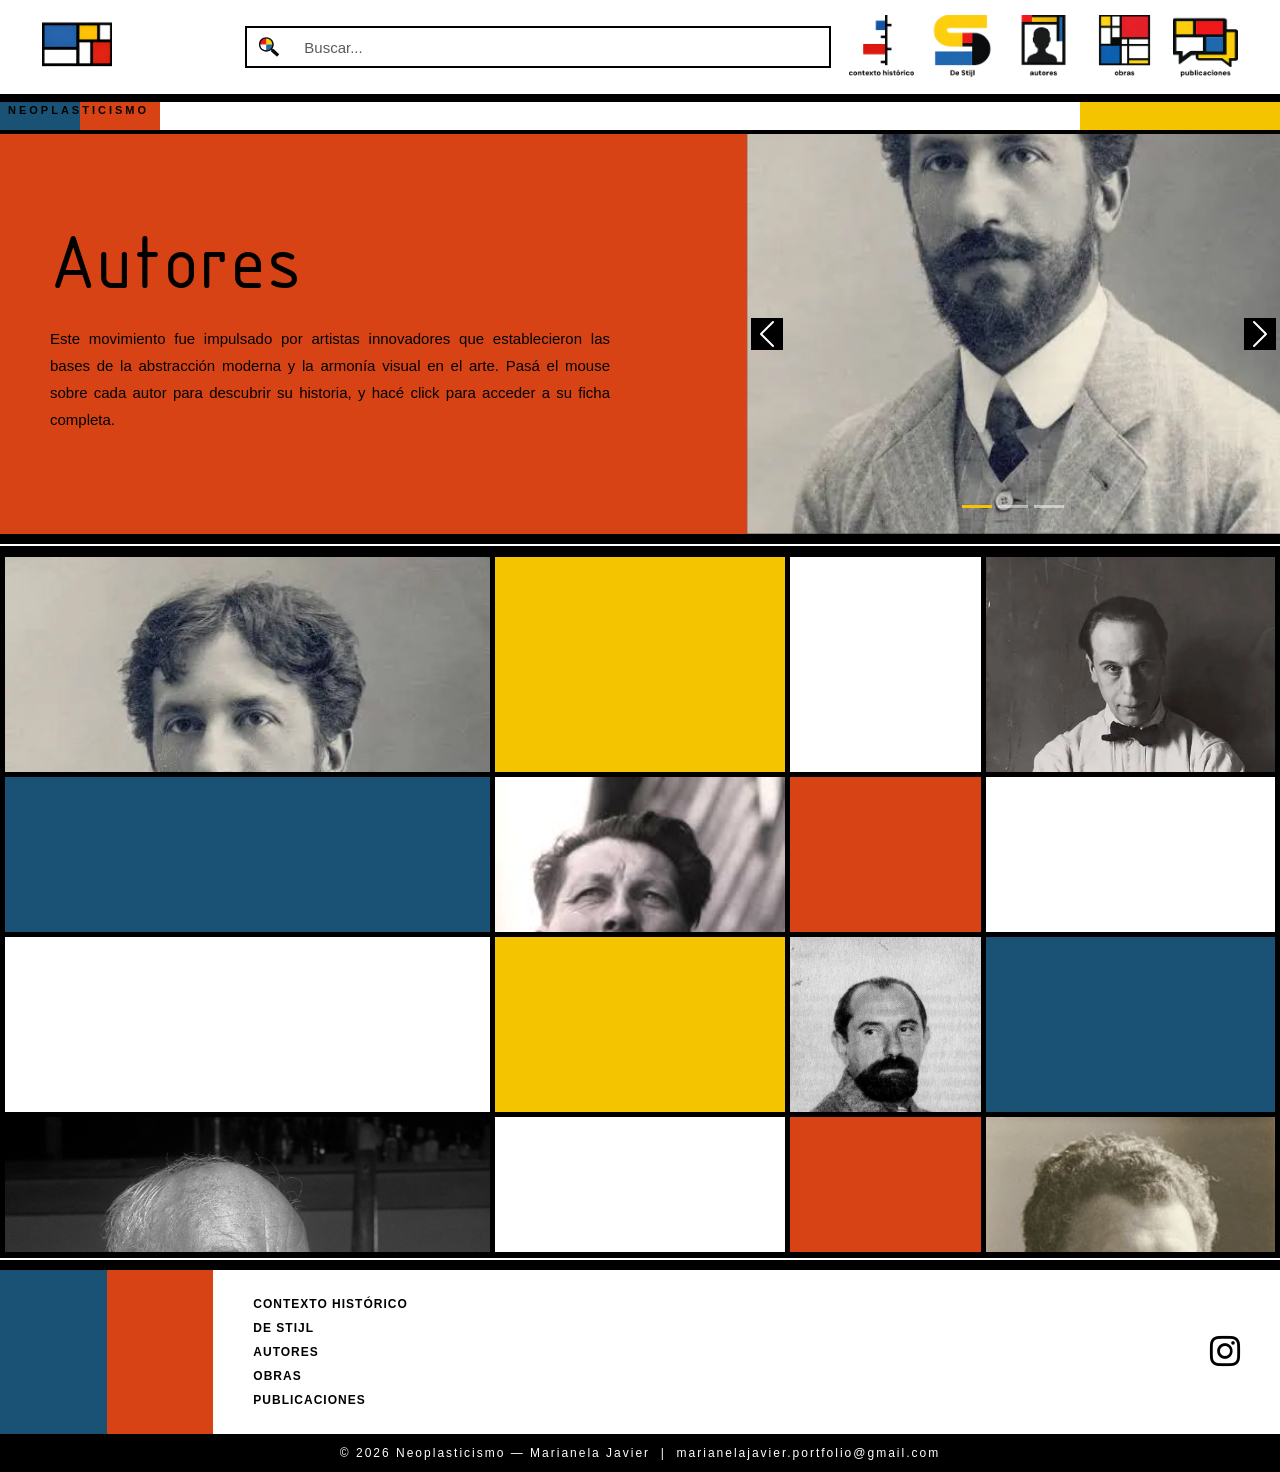
==== commit 07c8ec46: "modificacion 2302" ====
--- a/subpaginas/autores.html
+++ b/subpaginas/autores.html
@@ -111,148 +111,150 @@
         <section class="seccion-autores-mondrian">
             <div class="mondrian-grid">
 
+                <!-- FILA 1 -->
+
                 <!-- MONDRIAN — grande, rojo -->
-                <div class="mondrian-celda celda-mondrian"
-                     onclick="abrirAutor('mondrian')">
-                    <div class="mondrian-cubo cubo-color-rojo">
-                        <div class="cubo-cara cubo-frente">
+                <div class="mondrian-celda celda-f1-c1 celda-autor cubo-color-rojo"
+                    onclick="abrirAutor('mondrian')">
+                    <div class="autor-card">
+                        <div class="card-frente">
                             <img src="../img/c-autores-piet-mondrian-01.webp" alt="Piet Mondrian">
                         </div>
-                        <div class="cubo-cara cubo-derecha">
-                            <span class="cubo-texto-cara">Piet Mondrian</span>
-                        </div>
-                        <div class="cubo-cara cubo-izquierda">
-                            <span class="cubo-texto-cara">1872 — 1944<br>Países Bajos</span>
-                        </div>
-                        <div class="cubo-cara cubo-arriba">
-                            <span class="cubo-texto-cara">Pintura</span>
-                        </div>
-                        <div class="cubo-cara cubo-abajo"></div>
-                        <div class="cubo-cara cubo-atras"></div>
-                    </div>
-                    <div class="mondrian-overlay">
-                        <span>Piet Mondrian</span>
-                    </div>
-                </div>
+                        <div class="card-dorso">
+                            <p class="card-dorso-nombre">Piet Mondrian</p>
+                            <p class="card-dorso-fechas">1872 — 1944</p>
+                            <p class="card-dorso-pais">Países Bajos</p>
+                            <p class="card-dorso-rama">Pintura</p>
+                            <p class="card-dorso-hint">click para más info</p>
+                        </div>
+                    </div>
+                    <div class="autor-overlay"><span>Piet Mondrian</span></div>
+                </div>
+
+                <!-- COLOR AMARILLO -->
+                <div class="mondrian-celda celda-f1-c2 celda-color-amarillo"></div>
+
+                <!-- COLOR BLANCO -->
+                <div class="mondrian-celda celda-f1-c3 celda-color-blanco"></div>
 
                 <!-- DOESBURG — grande, amarillo -->
-                <div class="mondrian-celda celda-doesburg"
-                     onclick="abrirAutor('doesburg')">
-                    <div class="mondrian-cubo cubo-color-amarillo">
-                        <div class="cubo-cara cubo-frente">
+                <div class="mondrian-celda celda-f1-c4 celda-autor cubo-color-amarillo"
+                    onclick="abrirAutor('doesburg')">
+                    <div class="autor-card">
+                        <div class="card-frente">
                             <img src="../img/c-autores-theo-van-doesburg-01.webp" alt="Theo van Doesburg">
                         </div>
-                        <div class="cubo-cara cubo-derecha">
-                            <span class="cubo-texto-cara">Theo van Doesburg</span>
-                        </div>
-                        <div class="cubo-cara cubo-izquierda">
-                            <span class="cubo-texto-cara">1883 — 1931<br>Países Bajos</span>
-                        </div>
-                        <div class="cubo-cara cubo-arriba">
-                            <span class="cubo-texto-cara">Pintura<br>Arquitectura</span>
-                        </div>
-                        <div class="cubo-cara cubo-abajo"></div>
-                        <div class="cubo-cara cubo-atras"></div>
-                    </div>
-                    <div class="mondrian-overlay">
-                        <span>Theo van Doesburg</span>
-                    </div>
-                </div>
+                        <div class="card-dorso">
+                            <p class="card-dorso-nombre">Theo van Doesburg</p>
+                            <p class="card-dorso-fechas">1883 — 1931</p>
+                            <p class="card-dorso-pais">Países Bajos</p>
+                            <p class="card-dorso-rama">Pintura · Arquitectura</p>
+                            <p class="card-dorso-hint">click para más info</p>
+                        </div>
+                    </div>
+                    <div class="autor-overlay"><span>Theo van Doesburg</span></div>
+                </div>
+
+                <!-- FILA 2 -->
+
+                <!-- COLOR AZUL -->
+                <div class="mondrian-celda celda-f2-c1 celda-color-azul"></div>
+
+                <!-- RIETVELD — mediano, azul -->
+                <div class="mondrian-celda celda-f2-c2 celda-autor cubo-color-azul"
+                    onclick="abrirAutor('rietveld')">
+                    <div class="autor-card">
+                        <div class="card-frente">
+                            <img src="../img/c-autores-gerrit-rietveld-01.jfif" alt="Gerrit Rietveld">
+                        </div>
+                        <div class="card-dorso">
+                            <p class="card-dorso-nombre">Gerrit Rietveld</p>
+                            <p class="card-dorso-fechas">1888 — 1964</p>
+                            <p class="card-dorso-pais">Países Bajos</p>
+                            <p class="card-dorso-rama">Arquitectura · Diseño Industrial</p>
+                            <p class="card-dorso-hint">click para más info</p>
+                        </div>
+                    </div>
+                    <div class="autor-overlay"><span>Gerrit Rietveld</span></div>
+                </div>
+
+                <!-- COLOR ROJO -->
+                <div class="mondrian-celda celda-f2-c3 celda-color-rojo"></div>
+
+                <!-- COLOR BLANCO -->
+                <div class="mondrian-celda celda-f2-c4 celda-color-blanco"></div>
+
+                <!-- FILA 3 -->
+
+                <!-- COLOR BLANCO -->
+                <div class="mondrian-celda celda-f3-c1 celda-color-blanco"></div>
+
+                <!-- COLOR AMARILLO -->
+                <div class="mondrian-celda celda-f3-c2 celda-color-amarillo"></div>
 
                 <!-- HUSZÁR — chico, rojo -->
-                <div class="mondrian-celda celda-huszar"
-                     onclick="abrirAutor('huszar')">
-                    <div class="mondrian-cubo cubo-color-rojo">
-                        <div class="cubo-cara cubo-frente">
+                <div class="mondrian-celda celda-f3-c3 celda-autor cubo-color-rojo"
+                    onclick="abrirAutor('huszar')">
+                    <div class="autor-card">
+                        <div class="card-frente">
                             <img src="../img/c-autores-vilmos-huszar-01.jpg" alt="Vilmos Huszár">
                         </div>
-                        <div class="cubo-cara cubo-derecha">
-                            <span class="cubo-texto-cara">Vilmos Huszár</span>
-                        </div>
-                        <div class="cubo-cara cubo-izquierda">
-                            <span class="cubo-texto-cara">1884 — 1960<br>Hungría</span>
-                        </div>
-                        <div class="cubo-cara cubo-arriba">
-                            <span class="cubo-texto-cara">Diseño Gráfico</span>
-                        </div>
-                        <div class="cubo-cara cubo-abajo"></div>
-                        <div class="cubo-cara cubo-atras"></div>
-                    </div>
-                    <div class="mondrian-overlay">
-                        <span>Vilmos Huszár</span>
-                    </div>
-                </div>
-
-                <!-- RIETVELD — mediano, azul -->
-                <div class="mondrian-celda celda-rietveld"
-                     onclick="abrirAutor('rietveld')">
-                    <div class="mondrian-cubo cubo-color-azul">
-                        <div class="cubo-cara cubo-frente">
-                            <img src="../img/c-autores-gerrit-rietveld-01.jfif" alt="Gerrit Rietveld">
-                        </div>
-                        <div class="cubo-cara cubo-derecha">
-                            <span class="cubo-texto-cara">Gerrit Rietveld</span>
-                        </div>
-                        <div class="cubo-cara cubo-izquierda">
-                            <span class="cubo-texto-cara">1888 — 1964<br>Países Bajos</span>
-                        </div>
-                        <div class="cubo-cara cubo-arriba">
-                            <span class="cubo-texto-cara">Arquitectura<br>Diseño Industrial</span>
-                        </div>
-                        <div class="cubo-cara cubo-abajo"></div>
-                        <div class="cubo-cara cubo-atras"></div>
-                    </div>
-                    <div class="mondrian-overlay">
-                        <span>Gerrit Rietveld</span>
-                    </div>
-                </div>
+                        <div class="card-dorso">
+                            <p class="card-dorso-nombre">Vilmos Huszár</p>
+                            <p class="card-dorso-fechas">1884 — 1960</p>
+                            <p class="card-dorso-pais">Hungría / Países Bajos</p>
+                            <p class="card-dorso-rama">Diseño Gráfico</p>
+                            <p class="card-dorso-hint">click para más info</p>
+                        </div>
+                    </div>
+                    <div class="autor-overlay"><span>Vilmos Huszár</span></div>
+                </div>
+
+                <!-- COLOR AZUL -->
+                <div class="mondrian-celda celda-f3-c4 celda-color-azul"></div>
+
+                <!-- FILA 4 -->
 
                 <!-- VAN DER LECK — chico, amarillo -->
-                <div class="mondrian-celda celda-vanderleck"
-                     onclick="abrirAutor('vanderleck')">
-                    <div class="mondrian-cubo cubo-color-amarillo">
-                        <div class="cubo-cara cubo-frente">
+                <div class="mondrian-celda celda-f4-c1 celda-autor cubo-color-amarillo"
+                    onclick="abrirAutor('vanderleck')">
+                    <div class="autor-card">
+                        <div class="card-frente">
                             <img src="../img/c-autores-bart-van-der-leck-01.jpg" alt="Bart van der Leck">
                         </div>
-                        <div class="cubo-cara cubo-derecha">
-                            <span class="cubo-texto-cara">Bart van der Leck</span>
-                        </div>
-                        <div class="cubo-cara cubo-izquierda">
-                            <span class="cubo-texto-cara">1876 — 1958<br>Países Bajos</span>
-                        </div>
-                        <div class="cubo-cara cubo-arriba">
-                            <span class="cubo-texto-cara">Pintura<br>Diseño Textil</span>
-                        </div>
-                        <div class="cubo-cara cubo-abajo"></div>
-                        <div class="cubo-cara cubo-atras"></div>
-                    </div>
-                    <div class="mondrian-overlay">
-                        <span>Bart van der Leck</span>
-                    </div>
-                </div>
-
-                <!-- OUD — mediano, azul -->
-                <div class="mondrian-celda celda-oud"
-                     onclick="abrirAutor('oud')">
-                    <div class="mondrian-cubo cubo-color-azul">
-                        <div class="cubo-cara cubo-frente">
+                        <div class="card-dorso">
+                            <p class="card-dorso-nombre">Bart van der Leck</p>
+                            <p class="card-dorso-fechas">1876 — 1958</p>
+                            <p class="card-dorso-pais">Países Bajos</p>
+                            <p class="card-dorso-rama">Pintura · Diseño Textil</p>
+                            <p class="card-dorso-hint">click para más info</p>
+                        </div>
+                    </div>
+                    <div class="autor-overlay"><span>Bart van der Leck</span></div>
+                </div>
+
+                <!-- COLOR BLANCO -->
+                <div class="mondrian-celda celda-f4-c2 celda-color-blanco"></div>
+
+                <!-- COLOR ROJO -->
+                <div class="mondrian-celda celda-f4-c3 celda-color-rojo"></div>
+
+                <!-- OUD — chico, azul -->
+                <div class="mondrian-celda celda-f4-c4 celda-autor cubo-color-azul"
+                    onclick="abrirAutor('oud')">
+                    <div class="autor-card">
+                        <div class="card-frente">
                             <img src="../img/c-autores-jacobus-johannes-pieter-oud-01.jpg" alt="J.J.P. Oud">
                         </div>
-                        <div class="cubo-cara cubo-derecha">
-                            <span class="cubo-texto-cara">J.J.P. Oud</span>
-                        </div>
-                        <div class="cubo-cara cubo-izquierda">
-                            <span class="cubo-texto-cara">1890 — 1963<br>Países Bajos</span>
-                        </div>
-                        <div class="cubo-cara cubo-arriba">
-                            <span class="cubo-texto-cara">Arquitectura</span>
-                        </div>
-                        <div class="cubo-cara cubo-abajo"></div>
-                        <div class="cubo-cara cubo-atras"></div>
-                    </div>
-                    <div class="mondrian-overlay">
-                        <span>J.J.P. Oud</span>
-                    </div>
+                        <div class="card-dorso">
+                            <p class="card-dorso-nombre">J.J.P. Oud</p>
+                            <p class="card-dorso-fechas">1890 — 1963</p>
+                            <p class="card-dorso-pais">Países Bajos</p>
+                            <p class="card-dorso-rama">Arquitectura</p>
+                            <p class="card-dorso-hint">click para más info</p>
+                        </div>
+                    </div>
+                    <div class="autor-overlay"><span>J.J.P. Oud</span></div>
                 </div>
 
             </div>
--- a/css/style.css
+++ b/css/style.css
@@ -855,151 +855,213 @@
 
 .seccion-autores-mondrian {
     width: 100%;
-    border-bottom: 4px solid var(--color-negro);
+    overflow: hidden;
 }
 
 .mondrian-grid {
     display: grid;
     width: 100%;
-    height: 600px;
-    grid-template-columns: 3fr 2fr 1.5fr;
-    grid-template-rows: 1.8fr 1fr;
-    border-top: 4px solid var(--color-negro);
-    gap: 0;
-}
-
-/* POSICIÓN DE CADA CELDA */
-.celda-mondrian   { grid-column: 1; grid-row: 1; }
-.celda-doesburg   { grid-column: 2; grid-row: 1; }
-.celda-huszar     { grid-column: 3; grid-row: 1; }
-.celda-rietveld   { grid-column: 1; grid-row: 2; }
-.celda-vanderleck { grid-column: 2; grid-row: 2; }
-.celda-oud        { grid-column: 3; grid-row: 2; }
-
-/* CELDA BASE */
+    height: 700px;
+    grid-template-columns: 2.5fr 1.5fr 1fr 1.5fr;
+    grid-template-rows: 220px 160px 180px 140px;
+    border-top: 5px solid var(--color-negro);
+    border-left: 5px solid var(--color-negro);
+    overflow: hidden;
+}
+
 .mondrian-celda {
+    border-right: 5px solid var(--color-negro);
+    border-bottom: 5px solid var(--color-negro);
     position: relative;
     overflow: hidden;
-    border-right: 4px solid var(--color-negro);
-    border-bottom: 4px solid var(--color-negro);
+    cursor: default;
+}
+
+/* CELDAS DE COLOR PURO */
+.celda-color-rojo     { background-color: var(--color-rojo); }
+.celda-color-amarillo { background-color: var(--color-amarillo); }
+.celda-color-azul     { background-color: var(--color-azul); }
+.celda-color-blanco   { background-color: var(--color-blanco); }
+.celda-color-negro    { background-color: var(--color-negro); }
+
+/* POSICIÓN FILA 1 */
+.celda-f1-c1 { grid-column: 1; grid-row: 1; }
+.celda-f1-c2 { grid-column: 2; grid-row: 1; }
+.celda-f1-c3 { grid-column: 3; grid-row: 1; }
+.celda-f1-c4 { grid-column: 4; grid-row: 1; }
+
+/* POSICIÓN FILA 2 */
+.celda-f2-c1 { grid-column: 1; grid-row: 2; }
+.celda-f2-c2 { grid-column: 2; grid-row: 2; }
+.celda-f2-c3 { grid-column: 3; grid-row: 2; }
+.celda-f2-c4 { grid-column: 4; grid-row: 2; }
+
+/* POSICIÓN FILA 3 */
+.celda-f3-c1 { grid-column: 1; grid-row: 3; }
+.celda-f3-c2 { grid-column: 2; grid-row: 3; }
+.celda-f3-c3 { grid-column: 3; grid-row: 3; }
+.celda-f3-c4 { grid-column: 4; grid-row: 3; }
+
+/* POSICIÓN FILA 4 */
+.celda-f4-c1 { grid-column: 1; grid-row: 4; }
+.celda-f4-c2 { grid-column: 2; grid-row: 4; }
+.celda-f4-c3 { grid-column: 3; grid-row: 4; }
+.celda-f4-c4 { grid-column: 4; grid-row: 4; }
+
+/* ---- CELDA CON AUTOR — CARD FLIP ---- */
+.celda-autor {
     cursor: pointer;
     perspective: 1000px;
-}
-
-.mondrian-celda:last-child {
-    border-right: none;
-}
-
-/* CUBO */
-.mondrian-cubo {
+    background-color: transparent;
+}
+
+/* CARD CONTENEDOR */
+.autor-card {
     width: 100%;
     height: 100%;
     position: relative;
     transform-style: preserve-3d;
-    transform: rotateY(0deg) rotateX(0deg);
-    transition: transform 0.7s ease;
-}
-
-.mondrian-celda:hover .mondrian-cubo {
-    transform: rotateY(40deg) rotateX(15deg);
-}
-
-/* CARAS DEL CUBO */
-.cubo-cara {
+    animation: flipCard 8s linear infinite;
+}
+
+@keyframes flipCard {
+    0%   { transform: rotateY(0deg); }
+    45%  { transform: rotateY(180deg); }
+    55%  { transform: rotateY(180deg); }
+    100% { transform: rotateY(360deg); }
+}
+
+/* PAUSA AL HOVER */
+.celda-autor:hover .autor-card {
+    animation-play-state: none;
+}
+
+/* CARAS */
+.card-frente,
+.card-dorso {
     position: absolute;
     width: 100%;
     height: 100%;
-    display: flex;
-    justify-content: center;
-    align-items: center;
     backface-visibility: hidden;
     overflow: hidden;
 }
 
-.cubo-cara img {
+/* FRENTE — FOTO */
+.card-frente {
+    transform: rotateY(0deg);
+}
+
+.card-frente img {
     width: 100%;
     height: 100%;
     object-fit: cover;
+    object-position: top center;
     display: block;
-}
-
-.cubo-frente    { transform: translateZ(0px); }
-.cubo-derecha   { transform: rotateY(90deg) translateZ(0px);
-                  transform-origin: right center; }
-.cubo-izquierda { transform: rotateY(-90deg) translateZ(0px);
-                  transform-origin: left center; }
-.cubo-arriba    { transform: rotateX(90deg) translateZ(0px);
-                  transform-origin: top center; }
-.cubo-abajo     { transform: rotateX(-90deg) translateZ(0px);
-                  transform-origin: bottom center; }
-.cubo-atras     { transform: rotateY(180deg); }
-
-/* COLORES DE LAS CARAS LATERALES */
-.cubo-color-rojo .cubo-derecha,
-.cubo-color-rojo .cubo-izquierda,
-.cubo-color-rojo .cubo-arriba,
-.cubo-color-rojo .cubo-abajo,
-.cubo-color-rojo .cubo-atras {
-    background-color: var(--color-rojo);
-}
-
-.cubo-color-amarillo .cubo-derecha,
-.cubo-color-amarillo .cubo-izquierda,
-.cubo-color-amarillo .cubo-arriba,
-.cubo-color-amarillo .cubo-abajo,
-.cubo-color-amarillo .cubo-atras {
-    background-color: var(--color-amarillo);
-}
-
-.cubo-color-azul .cubo-derecha,
-.cubo-color-azul .cubo-izquierda,
-.cubo-color-azul .cubo-arriba,
-.cubo-color-azul .cubo-abajo,
-.cubo-color-azul .cubo-atras {
-    background-color: var(--color-azul);
-}
-
-/* TEXTO EN CARAS LATERALES */
-.cubo-texto-cara {
+    transition: transform 2s ease-in-out;
+}
+
+.celda-autor:hover .card-frente img {
+    transform: scale(1.08);
+}
+
+/* DORSO — DATOS */
+.card-dorso {
+    transform: rotateY(180deg);
+    display: flex;
+    flex-direction: column;
+    justify-content: center;
+    align-items: center;
+    padding: 20px;
+    gap: 8px;
+}
+
+.card-dorso-nombre {
     font-family: 'ISOCPEUR', sans-serif;
     font-size: 18px;
     color: var(--color-blanco);
     text-align: center;
     letter-spacing: 1px;
-    line-height: 1.4;
-    padding: 10px;
-}
-
-.cubo-color-amarillo .cubo-texto-cara {
-    color: var(--color-negro);
-}
-
-/* OVERLAY CON NOMBRE */
-.mondrian-overlay {
+    line-height: 1.2;
+    margin: 0;
+}
+
+.card-dorso-fechas {
+    font-family: 'DMSans', sans-serif;
+    font-size: 13px;
+    font-weight: 700;
+    color: var(--color-blanco);
+    text-align: center;
+    margin: 0;
+    letter-spacing: 1px;
+}
+
+.card-dorso-pais {
+    font-family: 'DMSans', sans-serif;
+    font-size: 12px;
+    color: var(--color-blanco);
+    text-align: center;
+    text-transform: uppercase;
+    letter-spacing: 1px;
+    margin: 0;
+}
+
+.card-dorso-rama {
+    font-family: 'DMSans', sans-serif;
+    font-size: 12px;
+    color: var(--color-blanco);
+    text-align: center;
+    font-style: italic;
+    margin: 0;
+}
+
+.card-dorso-hint {
+    font-family: 'DMSans', sans-serif;
+    font-size: 11px;
+    color: var(--color-blanco);
+    text-align: center;
+    opacity: 0.75;
+    margin-top: 8px;
+    letter-spacing: 1px;
+}
+
+/* COLOR FONDO DORSO POR AUTOR */
+.cubo-color-rojo    .card-dorso { background-color: var(--color-rojo); }
+.cubo-color-amarillo .card-dorso {
+    background-color: var(--color-amarillo);
+}
+.cubo-color-amarillo .card-dorso-nombre,
+.cubo-color-amarillo .card-dorso-fechas,
+.cubo-color-amarillo .card-dorso-pais,
+.cubo-color-amarillo .card-dorso-rama,
+.cubo-color-amarillo .card-dorso-hint {
+    color: var(--color-negro);
+}
+.cubo-color-azul    .card-dorso { background-color: var(--color-azul); }
+
+/* OVERLAY NOMBRE AL HOVER */
+.autor-overlay {
     position: absolute;
     bottom: 0;
     left: 0;
     right: 0;
-    background-color: rgba(0, 0, 0, 0.55);
-    padding: 10px 14px;
+    background-color: rgba(0,0,0,0.55);
+    padding: 8px 12px;
     opacity: 0;
-    transition: opacity 0.3s ease;
-    z-index: 5;
-}
-
-.mondrian-celda:hover .mondrian-overlay {
+    transition: opacity 0.4s ease;
+    z-index: 10;
+}
+
+.celda-autor:hover .autor-overlay {
     opacity: 1;
 }
 
-.mondrian-overlay span {
+.autor-overlay span {
     font-family: 'ISOCPEUR', sans-serif;
-    font-size: 15px;
+    font-size: 12px;
     color: var(--color-blanco);
     letter-spacing: 2px;
     text-transform: uppercase;
 }
-
-
 /* ============================================================
    12. MODAL AUTOR
 ============================================================ */
@@ -1011,7 +1073,7 @@
     left: 0;
     width: 100vw;
     height: 100vh;
-    background-color: rgba(0, 0, 0, 0.80);
+    background-color: rgba(0,0,0,0.80);
     z-index: 9999;
     justify-content: center;
     align-items: center;
@@ -1070,6 +1132,19 @@
     height: 440px;
     object-fit: cover;
     display: block;
+}
+
+/* DOTS DEL CARRUSEL MODAL */
+.modal-autor-carrusel .carousel-indicators button {
+    background-color: var(--color-blanco);
+    border: 2px solid var(--color-negro);
+    width: 10px;
+    height: 10px;
+    border-radius: 0;
+}
+
+.modal-autor-carrusel .carousel-indicators button.active {
+    background-color: var(--color-amarillo);
 }
 
 .modal-autor-ficha {
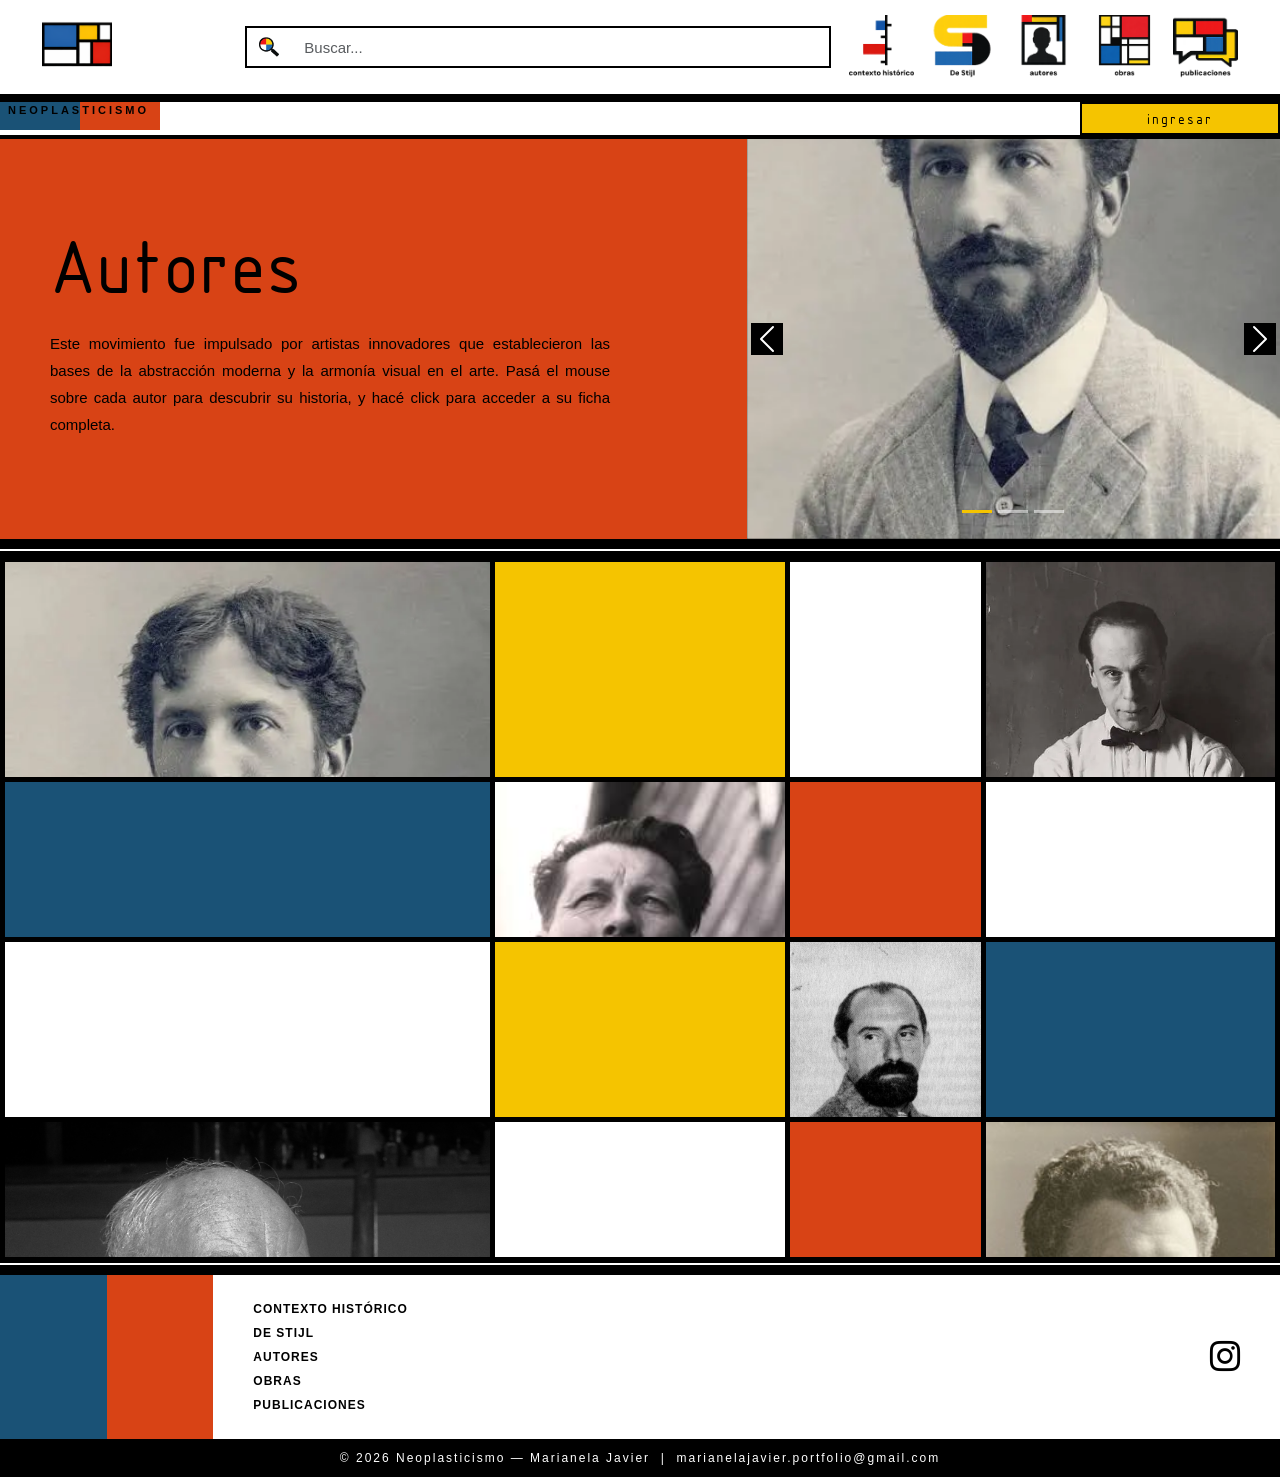
==== commit 13791e9b: "modificacion 2238" ====
--- a/subpaginas/autores.html
+++ b/subpaginas/autores.html
@@ -53,6 +53,8 @@
         <nav class="navbar-principal">
             <div class="container-fluid p-0">
                 <div class="row g-0">
+
+                    <!-- BLOQUE AZUL + ROJO con texto encima -->
                     <div class="col-auto navbar-bloque-izquierda">
                         <span class="navbar-titulo">NEOPLASTICISMO</span>
                         <div class="navbar-bloques-color">
@@ -60,11 +62,234 @@
                             <div class="navbar-bloque-rojo"></div>
                         </div>
                     </div>
+
+                    <!-- BLOQUE BLANCO (relleno) -->
                     <div class="col navbar-bloque-blanco"></div>
-                    <div class="col-auto navbar-bloque-amarillo"></div>
+
+                    <!-- BLOQUE AMARILLO — botón ingresar o estado usuario -->
+                    <div class="col-auto navbar-bloque-amarillo d-flex align-items-center justify-content-center">
+
+                        <!-- Estado: NO logueado -->
+                        <button class="navbar-btn-ingresar" id="btn-abrir-auth" onclick="abrirAuth('login')">
+                            ingresar
+                        </button>
+
+                        <!-- Estado: logueado (oculto por defecto) -->
+                        <div class="navbar-usuario" id="navbar-usuario" style="display:none;">
+                            <img src="../img/a-img-icono-autores.png" alt="Usuario" class="navbar-usuario-icono">
+                            <span class="navbar-usuario-nombre" id="navbar-usuario-nombre"></span>
+                            <button class="navbar-btn-salir" onclick="cerrarSesion()" title="Cerrar sesión">✕</button>
+                        </div>
+
+                    </div>
+
                 </div>
             </div>
         </nav>
+
+        <!-- ============================================================
+            PANEL AUTH — LOGIN / REGISTRO
+        ============================================================ -->
+        <div class="auth-overlay" id="auth-overlay" onclick="cerrarAuthOverlay(event)">
+            <div class="auth-panel" id="auth-panel">
+
+                <!-- CERRAR -->
+                <button class="auth-cerrar" onclick="cerrarAuth()" aria-label="Cerrar">✕</button>
+
+                <!-- TABS -->
+                <div class="auth-tabs">
+                    <button class="auth-tab activo" id="tab-login" onclick="switchTab('login')">ingresar</button>
+                    <button class="auth-tab" id="tab-registro" onclick="switchTab('registro')">registrarse</button>
+                </div>
+
+                <!-- ---- FORMULARIO LOGIN ---- -->
+                <form class="auth-form" id="form-login" onsubmit="handleLogin(event)" novalidate>
+
+                    <div class="auth-campo">
+                        <label for="login-usuario">usuario o email</label>
+                        <input type="text" id="login-usuario" placeholder="tu alias o email" autocomplete="username">
+                        <span class="auth-error" id="err-login-usuario"></span>
+                    </div>
+
+                    <div class="auth-campo">
+                        <label for="login-pass">contraseña</label>
+                        <div class="auth-input-pass">
+                            <input type="password" id="login-pass" placeholder="••••••••" autocomplete="current-password">
+                            <button type="button" class="auth-toggle-pass" onclick="togglePass('login-pass', this)">
+                                <i class="bi bi-eye"></i>
+                            </button>
+                        </div>
+                        <span class="auth-error" id="err-login-pass"></span>
+                    </div>
+
+                    <p class="auth-forgot">¿Olvidaste tu contraseña?
+                        <button type="button" class="auth-link-btn" onclick="switchTab('recuperar')">Restablecela</button>
+                    </p>
+
+                    <button type="submit" class="auth-submit">ingresar</button>
+
+                    <p class="auth-switch">¿No tenés cuenta?
+                        <button type="button" class="auth-link-btn" onclick="switchTab('registro')">Registrate aquí</button>
+                    </p>
+
+                </form>
+
+                <!-- ---- FORMULARIO REGISTRO ---- -->
+                <form class="auth-form" id="form-registro" onsubmit="handleRegistro(event)" novalidate style="display:none;">
+
+                    <div class="auth-grid-2">
+                        <div class="auth-campo">
+                            <label for="reg-nombre">nombre <span class="auth-req">*</span></label>
+                            <input type="text" id="reg-nombre" placeholder="tu nombre">
+                            <span class="auth-error" id="err-reg-nombre"></span>
+                        </div>
+                        <div class="auth-campo">
+                            <label for="reg-apellido">apellido <span class="auth-req">*</span></label>
+                            <input type="text" id="reg-apellido" placeholder="tu apellido">
+                            <span class="auth-error" id="err-reg-apellido"></span>
+                        </div>
+                    </div>
+
+                    <div class="auth-campo">
+                        <label for="reg-alias">alias / username <span class="auth-req">*</span></label>
+                        <input type="text" id="reg-alias" placeholder="cómo querés que te llamen">
+                        <span class="auth-error" id="err-reg-alias"></span>
+                    </div>
+
+                    <div class="auth-grid-2">
+                        <div class="auth-campo">
+                            <label for="reg-nacionalidad">nacionalidad <span class="auth-req">*</span></label>
+                            <input type="text" id="reg-nacionalidad" placeholder="tu país">
+                            <span class="auth-error" id="err-reg-nacionalidad"></span>
+                        </div>
+                        <div class="auth-campo">
+                            <label for="reg-nacimiento">fecha de nacimiento <span class="auth-req">*</span></label>
+                            <input type="date" id="reg-nacimiento" max="">
+                            <span class="auth-error" id="err-reg-nacimiento"></span>
+                        </div>
+                    </div>
+
+                    <div class="auth-campo">
+                        <label for="reg-email">email <span class="auth-req">*</span></label>
+                        <input type="email" id="reg-email" placeholder="tu@email.com" autocomplete="email">
+                        <span class="auth-error" id="err-reg-email"></span>
+                    </div>
+
+                    <div class="auth-campo">
+                        <label for="reg-email-confirm">confirmá tu email <span class="auth-req">*</span></label>
+                        <input type="email" id="reg-email-confirm" placeholder="repetí tu email">
+                        <span class="auth-error" id="err-reg-email-confirm"></span>
+                    </div>
+
+                    <div class="auth-campo">
+                        <label for="reg-telefono">teléfono <span class="auth-opcional">(opcional)</span></label>
+                        <input type="tel" id="reg-telefono" placeholder="+54 341 000-0000">
+                    </div>
+
+                    <div class="auth-grid-2">
+                        <div class="auth-campo">
+                            <label for="reg-instagram">instagram <span class="auth-opcional">(opcional)</span></label>
+                            <input type="text" id="reg-instagram" placeholder="@usuario">
+                        </div>
+                        <div class="auth-campo">
+                            <label for="reg-behance">behance <span class="auth-opcional">(opcional)</span></label>
+                            <input type="text" id="reg-behance" placeholder="behance.net/usuario">
+                        </div>
+                    </div>
+
+                    <div class="auth-campo">
+                        <label for="reg-rama">rama artística <span class="auth-req">*</span></label>
+                        <select id="reg-rama">
+                            <option value="" disabled selected>seleccioná una rama</option>
+                            <option value="pintura">Pintura</option>
+                            <option value="arquitectura">Arquitectura / Diseño Interior</option>
+                            <option value="disenoindustrial">Diseño Industrial</option>
+                            <option value="disenografico">Diseño Gráfico</option>
+                            <option value="indumentaria">Diseño de Indumentaria</option>
+                            <option value="otro">Otro</option>
+                        </select>
+                        <span class="auth-error" id="err-reg-rama"></span>
+                    </div>
+
+                    <!-- Campo "otro" que aparece si eligen Otro -->
+                    <div class="auth-campo" id="campo-rama-otro" style="display:none;">
+                        <label for="reg-rama-otro">especificá tu rama</label>
+                        <input type="text" id="reg-rama-otro" placeholder="escribí tu disciplina">
+                    </div>
+
+                    <div class="auth-campo">
+                        <label for="reg-pass">contraseña <span class="auth-req">*</span></label>
+                        <div class="auth-input-pass">
+                            <input type="password" id="reg-pass" placeholder="mín. 6 car. con mayúsc. y símbolo" autocomplete="new-password">
+                            <button type="button" class="auth-toggle-pass" onclick="togglePass('reg-pass', this)">
+                                <i class="bi bi-eye"></i>
+                            </button>
+                        </div>
+                        <div class="auth-pass-requisitos">
+                            <span id="req-largo" class="req">6+ caracteres</span>
+                            <span id="req-mayus" class="req">1 mayúscula</span>
+                            <span id="req-numero" class="req">1 número</span>
+                            <span id="req-especial" class="req">1 carácter especial</span>
+                        </div>
+                        <span class="auth-error" id="err-reg-pass"></span>
+                    </div>
+
+                    <div class="auth-campo">
+                        <label for="reg-pass-confirm">confirmá contraseña <span class="auth-req">*</span></label>
+                        <div class="auth-input-pass">
+                            <input type="password" id="reg-pass-confirm" placeholder="repetí tu contraseña" autocomplete="new-password">
+                            <button type="button" class="auth-toggle-pass" onclick="togglePass('reg-pass-confirm', this)">
+                                <i class="bi bi-eye"></i>
+                            </button>
+                        </div>
+                        <span class="auth-error" id="err-reg-pass-confirm"></span>
+                    </div>
+
+                    <div class="auth-campo auth-consentimiento">
+                        <label class="auth-checkbox-label">
+                            <input type="checkbox" id="reg-consentimiento">
+                            <span>Acepto que mis datos sean guardados y utilizados en esta base de datos educativa.</span>
+                        </label>
+                        <span class="auth-error" id="err-reg-consentimiento"></span>
+                    </div>
+
+                    <button type="submit" class="auth-submit">crear cuenta</button>
+
+                    <p class="auth-switch">¿Ya tenés cuenta?
+                        <button type="button" class="auth-link-btn" onclick="switchTab('login')">Ingresá aquí</button>
+                    </p>
+
+                </form>
+
+                <!-- ---- FORMULARIO RECUPERAR CONTRASEÑA ---- -->
+                <form class="auth-form" id="form-recuperar" onsubmit="handleRecuperar(event)" novalidate style="display:none;">
+
+                    <p class="auth-recuperar-desc">Ingresá tu email y te enviaremos las instrucciones para restablecer tu contraseña.</p>
+
+                    <div class="auth-campo">
+                        <label for="rec-email">email registrado <span class="auth-req">*</span></label>
+                        <input type="email" id="rec-email" placeholder="tu@email.com">
+                        <span class="auth-error" id="err-rec-email"></span>
+                    </div>
+
+                    <button type="submit" class="auth-submit">enviar instrucciones</button>
+
+                    <p class="auth-switch">
+                        <button type="button" class="auth-link-btn" onclick="switchTab('login')">← Volver al inicio</button>
+                    </p>
+
+                </form>
+
+                <!-- ---- MENSAJE ÉXITO REGISTRO ---- -->
+                <div class="auth-exito" id="auth-exito" style="display:none;">
+                    <div class="auth-exito-icono">✓</div>
+                    <h3 class="auth-exito-titulo">¡bienvenido/a!</h3>
+                    <p class="auth-exito-texto" id="auth-exito-texto"></p>
+                    <button class="auth-submit" onclick="cerrarAuth()">comenzar</button>
+                </div>
+
+            </div>
+        </div>
 
         <!-- HERO -->
         <section class="hero">
--- a/css/style.css
+++ b/css/style.css
@@ -185,6 +185,483 @@
     background-color: var(--color-amarillo);
     width: 200px;
 }
+
+/* ============================================================
+   15. NAVBAR — BOTÓN INGRESAR + ESTADO USUARIO
+============================================================ */
+
+/* ============================================================
+   15. NAVBAR — BOTÓN INGRESAR + ESTADO USUARIO
+============================================================ */
+
+/* 🔶 CONTENEDOR AMARILLO */
+.navbar-bloque-amarillo {
+    padding: 0; /* elimina el recorte interno */
+}
+
+/* 🔘 BOTÓN INGRESAR (ocupa todo el bloque) */
+.navbar-btn-ingresar {
+    font-family: 'ISOCPEUR', sans-serif;
+    font-size: 15px;
+    letter-spacing: 2px;
+
+    width: 100%;
+    height: 100%;
+
+    color: var(--color-negro);
+    background-color: var(--color-amarillo);
+
+    border: none; /* sin borde para evitar “botón dentro de bloque” */
+    cursor: pointer;
+
+    display: flex;
+    align-items: center;
+    justify-content: center;
+
+    transition: background-color 0.25s ease, color 0.25s ease;
+}
+
+/* 🖱️ HOVER */
+.navbar-btn-ingresar:hover {
+    background-color: var(--color-negro);
+    color: var(--color-amarillo);
+}
+
+/* 👤 ESTADO USUARIO */
+.navbar-usuario {
+    display: flex;
+    align-items: center;
+    gap: 8px;
+    width: 100%;
+    height: 100%;
+    justify-content: center;
+}
+
+.navbar-usuario-icono {
+    height: 28px;
+    width: auto;
+}
+
+.navbar-usuario-nombre {
+    font-family: 'ISOCPEUR', sans-serif;
+    font-size: 13px;
+    letter-spacing: 1px;
+    color: var(--color-negro);
+    max-width: 120px;
+    overflow: hidden;
+    text-overflow: ellipsis;
+    white-space: nowrap;
+}
+
+/* ❌ BOTÓN SALIR */
+.navbar-btn-salir {
+    background: var(--color-negro);
+    color: var(--color-amarillo);
+    border: none;
+    width: 20px;
+    height: 20px;
+    font-size: 11px;
+    cursor: pointer;
+
+    display: flex;
+    align-items: center;
+    justify-content: center;
+
+    flex-shrink: 0;
+    padding: 0;
+
+    transition: background-color 0.25s ease;
+}
+
+.navbar-btn-salir:hover {
+    background-color: var(--color-rojo);
+}
+
+/* ============================================================
+   16. PANEL AUTH — OVERLAY + PANEL
+============================================================ */
+
+.auth-overlay {
+    display: none;
+    position: fixed;
+    inset: 0;
+    background-color: rgba(0, 0, 0, 0.82);
+    z-index: 99999;
+    justify-content: center;
+    align-items: center;
+    padding: 20px;
+}
+
+.auth-overlay.activo {
+    display: flex;
+}
+
+.auth-panel {
+    position: relative;
+    width: 560px;
+    max-width: 100%;
+    max-height: 92vh;
+    background-color: var(--color-blanco);
+    border: 4px solid var(--color-negro);
+    overflow-y: auto;
+    padding: 40px 36px 32px 36px;
+    animation: authSlideIn 0.3s ease forwards;
+    scrollbar-width: thin;
+    scrollbar-color: var(--color-negro) var(--color-blanco);
+}
+
+@keyframes authSlideIn {
+    from { opacity: 0; transform: translateY(16px); }
+    to   { opacity: 1; transform: translateY(0); }
+}
+
+.auth-panel::-webkit-scrollbar { width: 4px; }
+.auth-panel::-webkit-scrollbar-thumb { background: var(--color-negro); }
+
+/* CERRAR */
+.auth-cerrar {
+    position: absolute;
+    top: 0;
+    right: 0;
+    width: 36px;
+    height: 36px;
+    background-color: var(--color-negro);
+    color: var(--color-blanco);
+    border: none;
+    font-size: 15px;
+    cursor: pointer;
+    display: flex;
+    align-items: center;
+    justify-content: center;
+    transition: background-color 0.25s ease;
+    z-index: 2;
+}
+
+.auth-cerrar:hover {
+    background-color: var(--color-rojo);
+}
+
+/* TABS */
+.auth-tabs {
+    display: flex;
+    border-bottom: 3px solid var(--color-negro);
+    margin-bottom: 28px;
+}
+
+.auth-tab {
+    font-family: 'ISOCPEUR', sans-serif;
+    font-size: 16px;
+    letter-spacing: 2px;
+    color: #888888;
+    background: none;
+    border: none;
+    padding: 6px 20px 10px 0;
+    cursor: pointer;
+    transition: color 0.2s ease;
+    margin-right: 16px;
+    position: relative;
+}
+
+.auth-tab::after {
+    content: '';
+    position: absolute;
+    bottom: -3px;
+    left: 0;
+    right: 0;
+    height: 3px;
+    background-color: var(--color-negro);
+    transform: scaleX(0);
+    transition: transform 0.25s ease;
+}
+
+.auth-tab.activo {
+    color: var(--color-negro);
+}
+
+.auth-tab.activo::after {
+    transform: scaleX(1);
+}
+
+/* CAMPOS */
+.auth-form {
+    display: flex;
+    flex-direction: column;
+    gap: 14px;
+}
+
+.auth-grid-2 {
+    display: grid;
+    grid-template-columns: 1fr 1fr;
+    gap: 14px;
+}
+
+.auth-campo {
+    display: flex;
+    flex-direction: column;
+    gap: 4px;
+}
+
+.auth-campo label {
+    font-family: 'DMSans', sans-serif;
+    font-size: 11px;
+    font-weight: 700;
+    letter-spacing: 1.5px;
+    text-transform: uppercase;
+    color: var(--color-negro);
+}
+
+.auth-campo input,
+.auth-campo select {
+    font-family: 'DMSans', sans-serif;
+    font-size: 14px;
+    color: var(--color-negro);
+    background-color: var(--color-blanco);
+    border: 2px solid var(--color-negro);
+    border-radius: 0;
+    padding: 9px 12px;
+    width: 100%;
+    outline: none;
+    transition: border-color 0.2s ease, box-shadow 0.2s ease;
+    appearance: none;
+    -webkit-appearance: none;
+}
+
+.auth-campo input:focus,
+.auth-campo select:focus {
+    border-color: var(--color-azul);
+    box-shadow: 0 0 0 3px rgba(26, 82, 118, 0.15);
+}
+
+.auth-campo input.invalido,
+.auth-campo select.invalido {
+    border-color: var(--color-rojo);
+}
+
+.auth-campo input[type="date"] {
+    cursor: pointer;
+}
+
+/* Input con ojo (contraseña) */
+.auth-input-pass {
+    position: relative;
+}
+
+.auth-input-pass input {
+    padding-right: 44px;
+}
+
+.auth-toggle-pass {
+    position: absolute;
+    right: 0;
+    top: 0;
+    height: 100%;
+    width: 40px;
+    background: none;
+    border: none;
+    cursor: pointer;
+    color: var(--color-azul);
+    font-size: 15px;
+    display: flex;
+    align-items: center;
+    justify-content: center;
+    transition: color 0.2s ease;
+}
+
+.auth-toggle-pass:hover {
+    color: var(--color-negro);
+}
+
+/* Requisitos contraseña */
+.auth-pass-requisitos {
+    display: flex;
+    gap: 8px;
+    flex-wrap: wrap;
+    margin-top: 4px;
+}
+
+.req {
+    font-family: 'DMSans', sans-serif;
+    font-size: 10px;
+    font-weight: 700;
+    letter-spacing: 0.5px;
+    color: #aaaaaa;
+    border: 1.5px solid #cccccc;
+    padding: 2px 6px;
+    transition: color 0.2s ease, border-color 0.2s ease;
+}
+
+.req.cumplido {
+    color: var(--color-azul);
+    border-color: var(--color-azul);
+}
+
+/* Errores */
+.auth-error {
+    font-family: 'DMSans', sans-serif;
+    font-size: 11px;
+    color: var(--color-rojo);
+    font-weight: 700;
+    min-height: 14px;
+    display: block;
+}
+
+/* Textos auxiliares */
+.auth-req { color: var(--color-rojo); }
+.auth-opcional { color: #888888; font-weight: 400; font-style: italic; }
+
+.auth-forgot {
+    font-family: 'DMSans', sans-serif;
+    font-size: 12px;
+    color: #555555;
+    margin: 0;
+    text-align: left;
+}
+
+.auth-link-btn {
+    background: none;
+    border: none;
+    cursor: pointer;
+    font-family: 'DMSans', sans-serif;
+    font-size: 12px;
+    font-weight: 700;
+    color: var(--color-azul);
+    padding: 0;
+    text-decoration: underline;
+    transition: color 0.2s ease;
+}
+
+.auth-link-btn:hover {
+    color: var(--color-rojo);
+}
+
+/* Consentimiento */
+.auth-consentimiento {
+    background-color: #f5f5f5;
+    border-left: 4px solid var(--color-amarillo);
+    padding: 10px 12px;
+}
+
+.auth-checkbox-label {
+    display: flex;
+    align-items: flex-start;
+    gap: 10px;
+    cursor: pointer;
+    font-family: 'DMSans', sans-serif;
+    font-size: 12px;
+    color: var(--color-negro);
+    line-height: 1.5;
+    font-weight: 400;
+    text-transform: none;
+    letter-spacing: 0;
+}
+
+.auth-checkbox-label input[type="checkbox"] {
+    width: 18px;
+    height: 18px;
+    flex-shrink: 0;
+    margin-top: 2px;
+    accent-color: var(--color-negro);
+    border: 2px solid var(--color-negro);
+    border-radius: 0;
+    cursor: pointer;
+    padding: 0;
+}
+
+/* Botón submit */
+.auth-submit {
+    font-family: 'ISOCPEUR', sans-serif;
+    font-size: 15px;
+    letter-spacing: 2px;
+    color: var(--color-blanco);
+    background-color: var(--color-negro);
+    border: none;
+    padding: 12px 24px;
+    cursor: pointer;
+    width: 100%;
+    margin-top: 6px;
+    transition: background-color 0.25s ease, transform 0.15s ease;
+}
+
+.auth-submit:hover {
+    background-color: var(--color-azul);
+    transform: translateY(-1px);
+}
+
+.auth-switch {
+    font-family: 'DMSans', sans-serif;
+    font-size: 12px;
+    color: #555555;
+    text-align: center;
+    margin: 4px 0 0 0;
+}
+
+/* Recuperar contraseña */
+.auth-recuperar-desc {
+    font-family: 'DMSans', sans-serif;
+    font-size: 13px;
+    color: #555555;
+    line-height: 1.6;
+    margin: 0 0 8px 0;
+    text-align: left;
+}
+
+/* Mensaje éxito */
+.auth-exito {
+    display: flex;
+    flex-direction: column;
+    align-items: center;
+    gap: 14px;
+    padding: 20px 0;
+    text-align: center;
+}
+
+.auth-exito-icono {
+    width: 60px;
+    height: 60px;
+    background-color: var(--color-azul);
+    color: var(--color-blanco);
+    font-size: 28px;
+    display: flex;
+    align-items: center;
+    justify-content: center;
+    font-weight: 700;
+}
+
+.auth-exito-titulo {
+    font-family: 'ISOCPEUR', sans-serif;
+    font-size: 28px;
+    color: var(--color-negro);
+    margin: 0;
+}
+
+.auth-exito-texto {
+    font-family: 'DMSans', sans-serif;
+    font-size: 14px;
+    color: #444444;
+    line-height: 1.6;
+    margin: 0;
+    text-align: center;
+}
+
+/* ✅ CHECKBOX — vuelve a mostrarse correctamente */
+.auth-campo input[type="checkbox"] {
+    appearance: auto !important;
+    -webkit-appearance: checkbox !important;
+    -moz-appearance: checkbox !important;
+
+    width: 16px;
+    height: 16px;
+
+    cursor: pointer;
+}
+
+/* 📌 LABEL del checkbox (por si está desalineado) */
+.auth-campo label {
+    display: flex;
+    align-items: center;
+    gap: 8px;
+}
+
 
 
 /* ============================================================
@@ -1220,4 +1697,761 @@
 .btn-ver-obras:hover {
     background-color: var(--color-azul);
     color: var(--color-blanco);
-}+}
+
+/* ============================================================
+   13. SECCIÓN OBRAS — SALA TIPO MUSEO
+============================================================ */
+
+/* Encabezado de sección */
+.obras-titulo-seccion {
+    background-color: var(--color-blanco);
+    border-bottom: 4px solid var(--color-negro);
+}
+
+.obras-seccion-h1 {
+    font-family: 'ISOCPEUR', sans-serif;
+    font-size: 52px;
+    color: var(--color-negro);
+    line-height: 1;
+    margin-bottom: 6px;
+}
+
+.obras-seccion-desc {
+    font-family: 'DMSans', sans-serif;
+    font-size: 14px;
+    color: var(--color-negro);
+    margin: 0;
+    text-align: left;
+}
+
+.obras-hint-plus {
+    font-family: 'DMSans', sans-serif;
+    font-weight: 700;
+    font-size: 16px;
+    color: var(--color-amarillo);
+}
+
+/* Leyenda de ramas */
+.obras-leyenda-item {
+    display: flex;
+    flex-direction: column;
+    align-items: center;
+    gap: 4px;
+    font-family: 'DMSans', sans-serif;
+    font-size: 11px;
+    font-weight: 700;
+    letter-spacing: 1px;
+    text-transform: uppercase;
+    color: var(--color-negro);
+}
+
+.obras-leyenda-icono {
+    height: 36px;
+    width: auto;
+}
+
+/* SALA — contenedor de la imagen panorámica */
+.obras-sala {
+    padding: 30px 0;
+    background-color: var(--color-negro);
+    border-bottom: 4px solid var(--color-negro);
+}
+
+.obras-sala-wrapper {
+    position: relative;
+    display: inline-block;
+    width: 100%;
+    line-height: 0;
+}
+
+.obras-sala-img {
+    width: 100%;
+    height: auto;
+    display: block;
+}
+
+/* HOTSPOT — botón + sobre la imagen */
+.obras-hotspot {
+    position: absolute;
+    width: 36px;
+    height: 36px;
+    background-color: var(--color-rojo);
+    border: 3px solid var(--color-blanco);
+    border-radius: 50%;
+    cursor: pointer;
+    transform: translate(-50%, -50%);
+    display: flex;
+    align-items: center;
+    justify-content: center;
+    padding: 0;
+    transition: background-color 0.3s ease, transform 0.3s ease;
+    
+    /* Símbolo + */
+    font-size: 0;
+    overflow: visible;
+    
+    /* Destello luminoso */
+    animation: hotspot-pulse 2s ease-in-out infinite;
+}
+
+/* Cruz + mediante pseudoelemento */
+.obras-hotspot::before,
+.obras-hotspot::after {
+    content: '';
+    position: absolute;
+    background-color: var(--color-blanco);
+    border-radius: 1px;
+    transition: background-color 0.3s ease;
+}
+
+/* Barra horizontal del + */
+.obras-hotspot::before {
+    width: 14px;
+    height: 3px;
+}
+
+/* Barra vertical del + */
+.obras-hotspot::after {
+    width: 3px;
+    height: 14px;
+}
+
+/* HOVER: cambio a azul */
+.obras-hotspot:hover {
+    background-color: var(--color-azul);
+    transform: translate(-50%, -50%) scale(1.2);
+    animation: none;
+}
+
+/* DESTELLO — animación de pulso */
+@keyframes hotspot-pulse {
+    0%   { box-shadow: 0 0 0 0 rgba(216, 67, 21, 0.7); }
+    50%  { box-shadow: 0 0 0 10px rgba(216, 67, 21, 0); }
+    100% { box-shadow: 0 0 0 0 rgba(216, 67, 21, 0); }
+}
+
+.obras-hotspot:hover::before,
+.obras-hotspot:hover::after {
+    background-color: var(--color-blanco);
+}
+
+
+/* ============================================================
+   14. MODAL OBRA
+============================================================ */
+
+.modal-obra {
+    display: none;
+    position: fixed;
+    top: 0;
+    left: 0;
+    width: 100vw;
+    height: 100vh;
+    background-color: rgba(0, 0, 0, 0.82);
+    z-index: 9999;
+    justify-content: center;
+    align-items: center;
+}
+
+.modal-obra.activo {
+    display: flex;
+}
+
+.modal-obra-contenido {
+    position: relative;
+    width: 900px;
+    max-width: 95%;
+    background-color: var(--color-blanco);
+    border: 4px solid var(--color-negro);
+    overflow: hidden;
+    display: flex;
+}
+
+.modal-obra-cerrar {
+    position: absolute;
+    top: 0;
+    right: 0;
+    background-color: var(--color-negro);
+    color: var(--color-blanco);
+    border: none;
+    width: 36px;
+    height: 36px;
+    font-size: 16px;
+    cursor: pointer;
+    z-index: 10;
+    transition: background-color 0.3s ease;
+    display: flex;
+    align-items: center;
+    justify-content: center;
+}
+
+.modal-obra-cerrar:hover {
+    background-color: var(--color-rojo);
+}
+
+/* Carrusel de la obra */
+.modal-obra-carrusel {
+    width: 380px;
+    flex-shrink: 0;
+}
+
+.modal-obra-carrusel .carousel,
+.modal-obra-carrusel .carousel-inner,
+.modal-obra-carrusel .carousel-item {
+    width: 380px;
+    height: 460px;
+}
+
+.modal-obra-carrusel .carousel-item img {
+    width: 380px;
+    height: 460px;
+    object-fit: cover;
+    display: block;
+}
+
+/* Dots del carrusel modal obra */
+.modal-obra-carrusel .carousel-indicators button {
+    background-color: var(--color-blanco);
+    border: 2px solid var(--color-negro);
+    width: 10px;
+    height: 10px;
+    border-radius: 0;
+}
+
+.modal-obra-carrusel .carousel-indicators button.active {
+    background-color: var(--color-amarillo);
+}
+
+/* Ficha de datos */
+.modal-obra-ficha {
+    padding: 30px 28px;
+    display: flex;
+    flex-direction: column;
+    justify-content: center;
+    gap: 8px;
+    border-left: 4px solid var(--color-negro);
+    flex: 1;
+}
+
+/* Bloque rama artística */
+.modal-obra-rama {
+    display: flex;
+    align-items: center;
+    gap: 10px;
+    margin-bottom: 6px;
+    padding-bottom: 12px;
+    border-bottom: 2px solid var(--color-negro);
+}
+
+.modal-obra-rama-icono {
+    height: 40px;
+    width: auto;
+}
+
+.modal-obra-rama-texto {
+    font-family: 'DMSans', sans-serif;
+    font-size: 11px;
+    font-weight: 700;
+    letter-spacing: 2px;
+    text-transform: uppercase;
+    color: var(--color-negro);
+}
+
+/* Datos de la obra */
+.modal-obra-titulo {
+    font-family: 'ISOCPEUR', sans-serif;
+    font-size: 20px;
+    color: var(--color-negro);
+    margin: 0;
+    line-height: 1.2;
+}
+
+.modal-obra-autor {
+    font-family: 'DMSans', sans-serif;
+    font-size: 14px;
+    font-weight: 700;
+    color: var(--color-negro);
+    margin: 0;
+    letter-spacing: 1px;
+}
+
+.modal-obra-anio {
+    font-family: 'DMSans', sans-serif;
+    font-size: 13px;
+    color: var(--color-negro);
+    margin: 0;
+}
+
+.modal-obra-tecnica {
+    font-family: 'DMSans', sans-serif;
+    font-size: 12px;
+    color: #555555;
+    font-style: italic;
+    margin: 0;
+    text-align: left;
+}
+
+.modal-obra-resena {
+    font-family: 'DMSans', sans-serif;
+    font-size: 13px;
+    color: var(--color-negro);
+    line-height: 1.7;
+    text-align: justify;
+    margin: 0;
+}
+
+/* Botón Más información */
+.btn-ver-mas {
+    font-family: 'DMSans', sans-serif;
+    font-size: 13px;
+    font-weight: 700;
+    color: var(--color-blanco);
+    background-color: var(--color-negro);
+    padding: 10px 18px;
+    text-decoration: none;
+    letter-spacing: 1px;
+    transition: background-color 0.3s ease;
+    display: inline-flex;
+    align-items: center;
+    gap: 8px;
+    align-self: flex-start;
+    margin-top: 8px;
+}
+
+.btn-ver-mas:hover {
+    background-color: var(--color-rojo);
+    color: var(--color-blanco);
+}
+
+/* ============================================================
+   15. NAVBAR — BOTÓN INGRESAR + ESTADO USUARIO
+============================================================ */
+
+.navbar-btn-ingresar {
+    font-family: 'ISOCPEUR', sans-serif;
+    font-size: 15px;
+    letter-spacing: 2px;
+    color: var(--color-negro);
+    background: none;
+    border: 2px solid var(--color-negro);
+    padding: 4px 18px;
+    cursor: pointer;
+    transition: background-color 0.25s ease, color 0.25s ease, transform 0.2s ease;
+    line-height: 1.4;
+}
+
+.navbar-btn-ingresar:hover {
+    background-color: var(--color-negro);
+    color: var(--color-amarillo);
+    transform: scale(1.04);
+}
+
+.navbar-usuario {
+    display: flex;
+    align-items: center;
+    gap: 8px;
+}
+
+.navbar-usuario-icono {
+    height: 28px;
+    width: auto;
+}
+
+.navbar-usuario-nombre {
+    font-family: 'ISOCPEUR', sans-serif;
+    font-size: 13px;
+    letter-spacing: 1px;
+    color: var(--color-negro);
+    max-width: 120px;
+    overflow: hidden;
+    text-overflow: ellipsis;
+    white-space: nowrap;
+}
+
+.navbar-btn-salir {
+    background: var(--color-negro);
+    color: var(--color-amarillo);
+    border: none;
+    width: 20px;
+    height: 20px;
+    font-size: 11px;
+    cursor: pointer;
+    display: flex;
+    align-items: center;
+    justify-content: center;
+    transition: background-color 0.25s ease;
+    flex-shrink: 0;
+    padding: 0;
+}
+
+.navbar-btn-salir:hover {
+    background-color: var(--color-rojo);
+}
+
+/* ============================================================
+   16. PANEL AUTH — OVERLAY + PANEL
+============================================================ */
+
+.auth-overlay {
+    display: none;
+    position: fixed;
+    inset: 0;
+    background-color: rgba(0, 0, 0, 0.82);
+    z-index: 99999;
+    justify-content: center;
+    align-items: center;
+    padding: 20px;
+}
+
+.auth-overlay.activo {
+    display: flex;
+}
+
+.auth-panel {
+    position: relative;
+    width: 560px;
+    max-width: 100%;
+    max-height: 92vh;
+    background-color: var(--color-blanco);
+    border: 4px solid var(--color-negro);
+    overflow-y: auto;
+    padding: 40px 36px 32px 36px;
+    animation: authSlideIn 0.3s ease forwards;
+    scrollbar-width: thin;
+    scrollbar-color: var(--color-negro) var(--color-blanco);
+}
+
+@keyframes authSlideIn {
+    from { opacity: 0; transform: translateY(16px); }
+    to   { opacity: 1; transform: translateY(0); }
+}
+
+.auth-panel::-webkit-scrollbar { width: 4px; }
+.auth-panel::-webkit-scrollbar-thumb { background: var(--color-negro); }
+
+/* CERRAR */
+.auth-cerrar {
+    position: absolute;
+    top: 0;
+    right: 0;
+    width: 36px;
+    height: 36px;
+    background-color: var(--color-negro);
+    color: var(--color-blanco);
+    border: none;
+    font-size: 15px;
+    cursor: pointer;
+    display: flex;
+    align-items: center;
+    justify-content: center;
+    transition: background-color 0.25s ease;
+    z-index: 2;
+}
+
+.auth-cerrar:hover {
+    background-color: var(--color-rojo);
+}
+
+/* TABS */
+.auth-tabs {
+    display: flex;
+    border-bottom: 3px solid var(--color-negro);
+    margin-bottom: 28px;
+}
+
+.auth-tab {
+    font-family: 'ISOCPEUR', sans-serif;
+    font-size: 16px;
+    letter-spacing: 2px;
+    color: #888888;
+    background: none;
+    border: none;
+    padding: 6px 20px 10px 0;
+    cursor: pointer;
+    transition: color 0.2s ease;
+    margin-right: 16px;
+    position: relative;
+}
+
+.auth-tab::after {
+    content: '';
+    position: absolute;
+    bottom: -3px;
+    left: 0;
+    right: 0;
+    height: 3px;
+    background-color: var(--color-negro);
+    transform: scaleX(0);
+    transition: transform 0.25s ease;
+}
+
+.auth-tab.activo {
+    color: var(--color-negro);
+}
+
+.auth-tab.activo::after {
+    transform: scaleX(1);
+}
+
+/* CAMPOS */
+.auth-form {
+    display: flex;
+    flex-direction: column;
+    gap: 14px;
+}
+
+.auth-grid-2 {
+    display: grid;
+    grid-template-columns: 1fr 1fr;
+    gap: 14px;
+}
+
+.auth-campo {
+    display: flex;
+    flex-direction: column;
+    gap: 4px;
+}
+
+.auth-campo label {
+    font-family: 'DMSans', sans-serif;
+    font-size: 11px;
+    font-weight: 700;
+    letter-spacing: 1.5px;
+    text-transform: uppercase;
+    color: var(--color-negro);
+}
+
+.auth-campo input,
+.auth-campo select {
+    font-family: 'DMSans', sans-serif;
+    font-size: 14px;
+    color: var(--color-negro);
+    background-color: var(--color-blanco);
+    border: 2px solid var(--color-negro);
+    border-radius: 0;
+    padding: 9px 12px;
+    width: 100%;
+    outline: none;
+    transition: border-color 0.2s ease, box-shadow 0.2s ease;
+    appearance: none;
+    -webkit-appearance: none;
+}
+
+.auth-campo input:focus,
+.auth-campo select:focus {
+    border-color: var(--color-azul);
+    box-shadow: 0 0 0 3px rgba(26, 82, 118, 0.15);
+}
+
+.auth-campo input.invalido,
+.auth-campo select.invalido {
+    border-color: var(--color-rojo);
+}
+
+.auth-campo input[type="date"] {
+    cursor: pointer;
+}
+
+/* Input con ojo (contraseña) */
+.auth-input-pass {
+    position: relative;
+}
+
+.auth-input-pass input {
+    padding-right: 44px;
+}
+
+.auth-toggle-pass {
+    position: absolute;
+    right: 0;
+    top: 0;
+    height: 100%;
+    width: 40px;
+    background: none;
+    border: none;
+    cursor: pointer;
+    color: #888888;
+    font-size: 15px;
+    display: flex;
+    align-items: center;
+    justify-content: center;
+    transition: color 0.2s ease;
+}
+
+.auth-toggle-pass:hover {
+    color: var(--color-negro);
+}
+
+/* Requisitos contraseña */
+.auth-pass-requisitos {
+    display: flex;
+    gap: 8px;
+    flex-wrap: wrap;
+    margin-top: 4px;
+}
+
+.req {
+    font-family: 'DMSans', sans-serif;
+    font-size: 10px;
+    font-weight: 700;
+    letter-spacing: 0.5px;
+    color: #aaaaaa;
+    border: 1.5px solid #cccccc;
+    padding: 2px 6px;
+    transition: color 0.2s ease, border-color 0.2s ease;
+}
+
+.req.cumplido {
+    color: var(--color-azul);
+    border-color: var(--color-azul);
+}
+
+/* Errores */
+.auth-error {
+    font-family: 'DMSans', sans-serif;
+    font-size: 11px;
+    color: var(--color-rojo);
+    font-weight: 700;
+    min-height: 14px;
+    display: block;
+}
+
+/* Textos auxiliares */
+.auth-req { color: var(--color-rojo); }
+.auth-opcional { color: #888888; font-weight: 400; font-style: italic; }
+
+.auth-forgot {
+    font-family: 'DMSans', sans-serif;
+    font-size: 12px;
+    color: #555555;
+    margin: 0;
+    text-align: left;
+}
+
+.auth-link-btn {
+    background: none;
+    border: none;
+    cursor: pointer;
+    font-family: 'DMSans', sans-serif;
+    font-size: 12px;
+    font-weight: 700;
+    color: var(--color-azul);
+    padding: 0;
+    text-decoration: underline;
+    transition: color 0.2s ease;
+}
+
+.auth-link-btn:hover {
+    color: var(--color-rojo);
+}
+
+/* Consentimiento */
+.auth-consentimiento {
+    background-color: #f5f5f5;
+    border-left: 4px solid var(--color-amarillo);
+    padding: 10px 12px;
+}
+
+.auth-checkbox-label {
+    display: flex;
+    align-items: flex-start;
+    gap: 10px;
+    cursor: pointer;
+    font-family: 'DMSans', sans-serif;
+    font-size: 12px;
+    color: var(--color-negro);
+    line-height: 1.5;
+    font-weight: 400;
+    text-transform: none;
+    letter-spacing: 0;
+}
+
+.auth-checkbox-label input[type="checkbox"] {
+    width: 18px;
+    height: 18px;
+    flex-shrink: 0;
+    margin-top: 2px;
+    accent-color: var(--color-negro);
+    border: 2px solid var(--color-negro);
+    border-radius: 0;
+    cursor: pointer;
+    padding: 0;
+}
+
+/* Botón submit */
+.auth-submit {
+    font-family: 'ISOCPEUR', sans-serif;
+    font-size: 15px;
+    letter-spacing: 2px;
+    color: var(--color-blanco);
+    background-color: var(--color-negro);
+    border: none;
+    padding: 12px 24px;
+    cursor: pointer;
+    width: 100%;
+    margin-top: 6px;
+    transition: background-color 0.25s ease, transform 0.15s ease;
+}
+
+.auth-submit:hover {
+    background-color: var(--color-azul);
+    transform: translateY(-1px);
+}
+
+.auth-switch {
+    font-family: 'DMSans', sans-serif;
+    font-size: 12px;
+    color: #555555;
+    text-align: center;
+    margin: 4px 0 0 0;
+}
+
+/* Recuperar contraseña */
+.auth-recuperar-desc {
+    font-family: 'DMSans', sans-serif;
+    font-size: 13px;
+    color: #555555;
+    line-height: 1.6;
+    margin: 0 0 8px 0;
+    text-align: left;
+}
+
+/* Mensaje éxito */
+.auth-exito {
+    display: flex;
+    flex-direction: column;
+    align-items: center;
+    gap: 14px;
+    padding: 20px 0;
+    text-align: center;
+}
+
+.auth-exito-icono {
+    width: 60px;
+    height: 60px;
+    background-color: var(--color-azul);
+    color: var(--color-blanco);
+    font-size: 28px;
+    display: flex;
+    align-items: center;
+    justify-content: center;
+    font-weight: 700;
+}
+
+.auth-exito-titulo {
+    font-family: 'ISOCPEUR', sans-serif;
+    font-size: 28px;
+    color: var(--color-negro);
+    margin: 0;
+}
+
+.auth-exito-texto {
+    font-family: 'DMSans', sans-serif;
+    font-size: 14px;
+    color: #444444;
+    line-height: 1.6;
+    margin: 0;
+    text-align: center;
+}
+
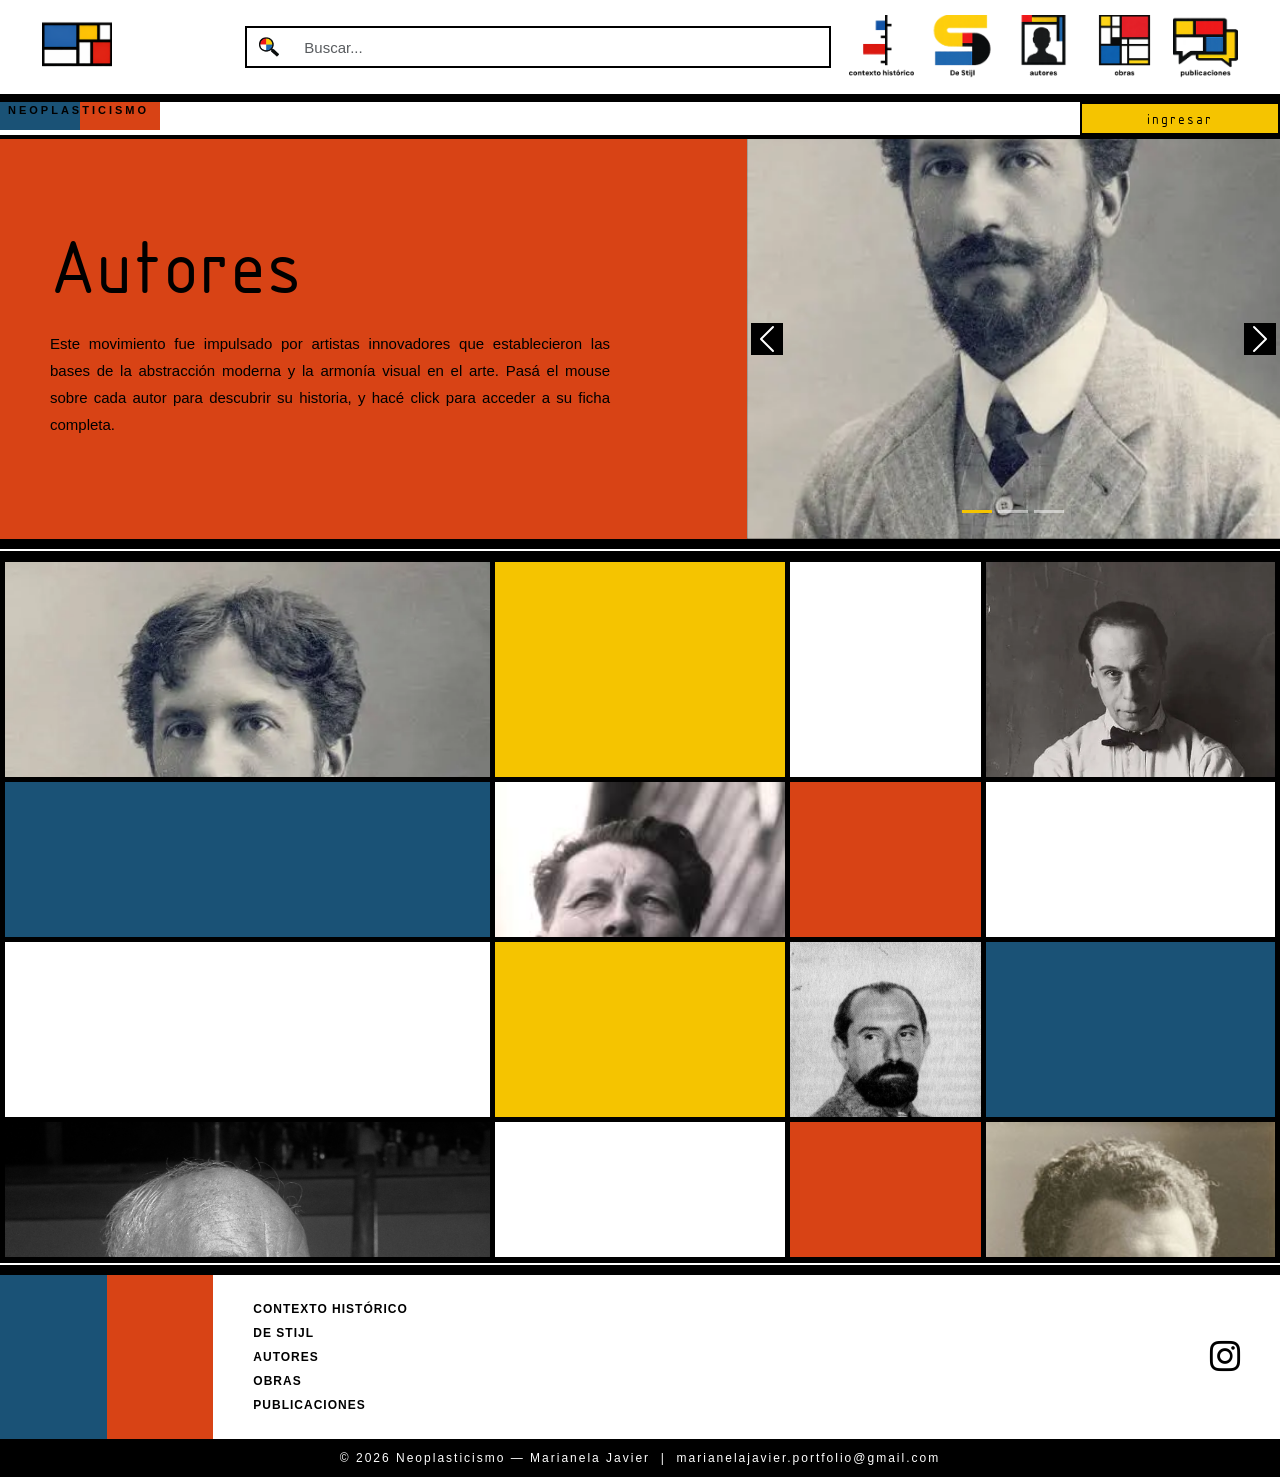
==== commit 2441040a: "modificación 0716" ====
--- a/subpaginas/autores.html
+++ b/subpaginas/autores.html
@@ -41,7 +41,7 @@
                         <a href="../subpaginas/obras.html">
                             <img src="../img/a-img-icono-obras.png" alt="Obras" class="icono-nav">
                         </a>
-                        <a href="../subpaginas/fotoypublicaciones.html">
+                        <a href="../subpaginas/foroypublicaciones.html">
                             <img src="../img/a-img-icono-foropublicaciones.png" alt="Foro y Publicaciones" class="icono-nav">
                         </a>
                     </div>
--- a/css/style.css
+++ b/css/style.css
@@ -186,9 +186,6 @@
     width: 200px;
 }
 
-/* ============================================================
-   15. NAVBAR — BOTÓN INGRESAR + ESTADO USUARIO
-============================================================ */
 
 /* ============================================================
    15. NAVBAR — BOTÓN INGRESAR + ESTADO USUARIO
@@ -2455,3 +2452,610 @@
     text-align: center;
 }
 
+/* ============================================================
+   17. FORO Y PUBLICACIONES — CARDS FILTRO DE RAMA
+============================================================ */
+
+.foro-cards-rama {
+    border-bottom: 4px solid var(--color-negro);
+}
+
+.foro-card-btn {
+    width: 100%;
+    display: flex;
+    flex-direction: column;
+    align-items: center;
+    justify-content: center;
+    gap: 10px;
+    padding: 28px 12px;
+    border: none;
+    border-right: 4px solid var(--color-negro);
+    cursor: pointer;
+    transition: filter 0.25s ease, transform 0.2s ease;
+    font-family: 'ISOCPEUR', sans-serif;
+    font-size: 13px;
+    letter-spacing: 2px;
+    color: var(--color-blanco);
+    position: relative;
+}
+
+.foro-card-btn:last-child {
+    border-right: none;
+}
+
+.foro-card-btn:hover {
+    filter: brightness(0.82);
+}
+
+.foro-card-btn.activo {
+    filter: brightness(0.85);
+    outline: 4px solid var(--color-negro);
+    outline-offset: -4px;
+    z-index: 1;
+}
+
+.foro-card-btn.activo::after {
+    content: '';
+    position: absolute;
+    bottom: -10px;
+    left: 50%;
+    transform: translateX(-50%);
+    width: 0;
+    height: 0;
+    border-left: 10px solid transparent;
+    border-right: 10px solid transparent;
+    border-top: 10px solid var(--color-negro);
+    z-index: 2;
+}
+
+.foro-card-amarillo { background-color: var(--color-amarillo); }
+.foro-card-blanco   { background-color: var(--color-blanco); border: none; border-right: 4px solid var(--color-negro); }
+.foro-card-azul     { background-color: var(--color-azul); }
+.foro-card-rojo     { background-color: var(--color-rojo); }
+
+.foro-span-negro { color: var(--color-negro); }
+
+.foro-card-icono {
+    height: 48px;
+    width: auto;
+    pointer-events: none;
+}
+
+/* ============================================================
+   18. FORO — HEADER RAMA ACTIVA
+============================================================ */
+
+.foro-rama-activa {
+    display: flex;
+    align-items: center;
+    gap: 18px;
+    padding: 20px 40px;
+    border-bottom: 4px solid var(--color-negro);
+    background-color: var(--color-blanco);
+}
+
+.foro-rama-activa-icono {
+    height: 44px;
+    width: auto;
+}
+
+.foro-rama-activa-nombre {
+    font-family: 'ISOCPEUR', sans-serif;
+    font-size: 36px;
+    color: var(--color-negro);
+    margin: 0;
+    line-height: 1;
+}
+
+/* ============================================================
+   19. FORO — CARRUSEL TIPO GAME (Owl Carousel)
+============================================================ */
+
+.foro-galeria {
+    background-color: var(--color-negro);
+    padding: 40px 0 50px 0;
+    overflow: hidden;
+    width: 100%;
+}
+
+.foro-track-wrapper {
+    width: 100%;
+    overflow-x: auto;
+    overflow-y: visible;
+    scrollbar-width: thin;
+    scrollbar-color: var(--color-amarillo) var(--color-negro);
+    padding: 10px 30px 20px 30px;
+    box-sizing: border-box;
+}
+
+.foro-track-wrapper::-webkit-scrollbar {
+    height: 4px;
+}
+.foro-track-wrapper::-webkit-scrollbar-track {
+    background: var(--color-negro);
+}
+.foro-track-wrapper::-webkit-scrollbar-thumb {
+    background: var(--color-amarillo);
+}
+
+.foro-track {
+    display: flex;
+    flex-direction: row;
+    align-items: flex-end;
+    gap: 0;
+    min-width: max-content;
+    padding-bottom: 10px;
+}
+
+/* CARD individual */
+.foro-card {
+    margin: 0 10px;
+    width: 240px;
+    height: 380px;
+    flex-shrink: 0;
+    display: flex;
+    align-items: flex-end;
+    background-color: #1a1a1a;
+    background-repeat: no-repeat;
+    background-position: center center;
+    background-size: cover;
+    overflow: hidden;
+    position: relative;
+    transition: width 0.4s ease-in-out, border-color 0.3s ease;
+    cursor: pointer;
+    border: 3px solid transparent;
+    box-sizing: border-box;
+}
+
+.foro-card.activo {
+    width: 420px;
+    border-color: var(--color-amarillo);
+    box-shadow: 12px 20px 40px rgba(0, 0, 0, 0.5);
+}
+
+/* Gradiente inferior */
+.foro-card::after {
+    content: '';
+    display: block;
+    position: absolute;
+    height: 100%;
+    width: 100%;
+    left: 0;
+    top: 0;
+    background: linear-gradient(rgba(0,0,0,0) 25%, rgba(0,0,0,0.97) 100%);
+    pointer-events: none;
+    z-index: 0;
+}
+
+/* Descripción dentro de la card */
+.foro-card-desc {
+    padding: 0 18px 14px 18px;
+    color: var(--color-blanco);
+    position: relative;
+    z-index: 1;
+    width: 100%;
+    transform: translateY(calc(100% - 46px));
+    transition: transform 0.4s ease-in-out;
+    overflow: hidden;
+}
+
+.foro-card.activo .foro-card-desc {
+    transform: translateY(0);
+}
+
+/* Alias — siempre visible */
+.foro-card-alias {
+    font-family: 'ISOCPEUR', sans-serif;
+    font-size: 14px;
+    letter-spacing: 2px;
+    color: var(--color-amarillo);
+    margin: 0 0 6px 0;
+    display: block;
+    line-height: 1.2;
+    white-space: nowrap;
+    overflow: hidden;
+    text-overflow: ellipsis;
+}
+
+/* Descripción breve — aparece al expandir */
+.foro-card-texto {
+    font-family: 'DMSans', sans-serif;
+    font-size: 12px;
+    color: var(--color-blanco);
+    line-height: 1.5;
+    margin: 0 0 8px 0;
+    text-align: left;
+    opacity: 0;
+    transform: translateY(14px);
+    transition: opacity 0.35s ease 0.1s, transform 0.35s ease 0.1s;
+}
+
+.foro-card.activo .foro-card-texto {
+    opacity: 1;
+    transform: translateY(0);
+}
+
+/* Redes inline */
+.foro-card-redes {
+    display: flex;
+    gap: 8px;
+    align-items: center;
+    opacity: 0;
+    transform: translateY(10px);
+    transition: opacity 0.35s ease 0.18s, transform 0.35s ease 0.18s;
+    margin-bottom: 6px;
+}
+
+.foro-card.activo .foro-card-redes {
+    opacity: 1;
+    transform: translateY(0);
+}
+
+.foro-card-red-icono {
+    font-size: 15px;
+    color: var(--color-blanco);
+    text-decoration: none;
+    transition: color 0.2s ease;
+}
+
+.foro-card-red-icono:hover {
+    color: var(--color-amarillo);
+}
+
+/* Botón más info */
+.foro-card-btn-mas {
+    font-family: 'DMSans', sans-serif;
+    font-size: 11px;
+    font-weight: 700;
+    letter-spacing: 1px;
+    color: var(--color-negro);
+    background-color: var(--color-amarillo);
+    border: none;
+    padding: 6px 12px;
+    cursor: pointer;
+    display: inline-flex;
+    align-items: center;
+    gap: 6px;
+    opacity: 0;
+    transform: translateY(10px);
+    transition: opacity 0.35s ease 0.25s, transform 0.35s ease 0.25s, background-color 0.2s ease;
+}
+
+.foro-card.activo .foro-card-btn-mas {
+    opacity: 1;
+    transform: translateY(0);
+}
+
+.foro-card-btn-mas:hover {
+    background-color: var(--color-blanco);
+}
+
+/* ============================================================
+   20. MODAL PUBLICACIÓN
+============================================================ */
+
+.modal-pub {
+    display: none;
+    position: fixed;
+    inset: 0;
+    background-color: rgba(0,0,0,0.85);
+    z-index: 9999;
+    justify-content: center;
+    align-items: center;
+    padding: 20px;
+}
+
+.modal-pub.activo {
+    display: flex;
+}
+
+.modal-pub-contenido {
+    position: relative;
+    width: 940px;
+    max-width: 96%;
+    max-height: 92vh;
+    background-color: var(--color-blanco);
+    border: 4px solid var(--color-negro);
+    display: flex;
+    overflow: hidden;
+}
+
+.modal-pub-cerrar {
+    position: absolute;
+    top: 0;
+    right: 0;
+    width: 36px;
+    height: 36px;
+    background-color: var(--color-negro);
+    color: var(--color-blanco);
+    border: none;
+    font-size: 15px;
+    cursor: pointer;
+    z-index: 10;
+    display: flex;
+    align-items: center;
+    justify-content: center;
+    transition: background-color 0.25s ease;
+}
+
+.modal-pub-cerrar:hover {
+    background-color: var(--color-rojo);
+}
+
+/* Carrusel modal pub */
+.modal-pub-carrusel {
+    width: 400px;
+    flex-shrink: 0;
+}
+
+.modal-pub-carrusel .carousel,
+.modal-pub-carrusel .carousel-inner,
+.modal-pub-carrusel .carousel-item {
+    width: 400px;
+    height: 100%;
+    min-height: 500px;
+}
+
+.modal-pub-carrusel .carousel-item img {
+    width: 400px;
+    height: 100%;
+    min-height: 500px;
+    object-fit: cover;
+    display: block;
+}
+
+.modal-pub-carrusel .carousel-indicators button {
+    background-color: var(--color-blanco);
+    border: 2px solid var(--color-negro);
+    width: 10px;
+    height: 10px;
+    border-radius: 0;
+}
+
+.modal-pub-carrusel .carousel-indicators button.active {
+    background-color: var(--color-amarillo);
+}
+
+/* Ficha */
+.modal-pub-ficha {
+    padding: 30px 26px;
+    overflow-y: auto;
+    flex: 1;
+    border-left: 4px solid var(--color-negro);
+    display: flex;
+    flex-direction: column;
+    gap: 10px;
+    scrollbar-width: thin;
+    scrollbar-color: var(--color-negro) var(--color-blanco);
+}
+
+.modal-pub-ficha::-webkit-scrollbar { width: 4px; }
+.modal-pub-ficha::-webkit-scrollbar-thumb { background: var(--color-negro); }
+
+/* Tag rama */
+.modal-pub-rama-tag {
+    display: flex;
+    align-items: center;
+    gap: 10px;
+    padding-bottom: 12px;
+    border-bottom: 2px solid var(--color-negro);
+}
+
+.modal-pub-rama-icono {
+    height: 32px;
+    width: auto;
+}
+
+.modal-pub-rama-texto {
+    font-family: 'DMSans', sans-serif;
+    font-size: 11px;
+    font-weight: 700;
+    letter-spacing: 2px;
+    text-transform: uppercase;
+    color: var(--color-negro);
+}
+
+.modal-pub-alias {
+    font-family: 'ISOCPEUR', sans-serif;
+    font-size: 22px;
+    color: var(--color-negro);
+    margin: 0;
+}
+
+.modal-pub-nombre-completo {
+    font-family: 'DMSans', sans-serif;
+    font-size: 13px;
+    font-weight: 700;
+    color: var(--color-negro);
+    margin: 0;
+}
+
+.modal-pub-pais {
+    font-family: 'DMSans', sans-serif;
+    font-size: 12px;
+    color: #666666;
+    margin: 0;
+    text-transform: uppercase;
+    letter-spacing: 1px;
+}
+
+.modal-pub-resena {
+    font-family: 'DMSans', sans-serif;
+    font-size: 13px;
+    color: var(--color-negro);
+    line-height: 1.7;
+    text-align: justify;
+    margin: 0;
+}
+
+/* Redes en modal */
+.modal-pub-redes {
+    display: flex;
+    gap: 12px;
+    align-items: center;
+    flex-wrap: wrap;
+}
+
+.modal-pub-red-link {
+    font-family: 'DMSans', sans-serif;
+    font-size: 12px;
+    font-weight: 700;
+    color: var(--color-negro);
+    text-decoration: none;
+    display: inline-flex;
+    align-items: center;
+    gap: 5px;
+    border-bottom: 2px solid var(--color-negro);
+    padding-bottom: 2px;
+    transition: color 0.2s ease, border-color 0.2s ease;
+}
+
+.modal-pub-red-link:hover {
+    color: var(--color-rojo);
+    border-color: var(--color-rojo);
+}
+
+/* Valoración */
+.modal-pub-valoracion {
+    background-color: #f5f5f5;
+    border-left: 4px solid var(--color-amarillo);
+    padding: 12px 14px;
+    display: flex;
+    flex-direction: column;
+    gap: 6px;
+}
+
+.modal-pub-valoracion-label {
+    font-family: 'DMSans', sans-serif;
+    font-size: 10px;
+    font-weight: 700;
+    letter-spacing: 2px;
+    text-transform: uppercase;
+    color: #888888;
+    margin: 0;
+}
+
+/* Estrellas input */
+.estrellas-input {
+    display: flex;
+    gap: 4px;
+}
+
+.estrella-btn {
+    background: none;
+    border: none;
+    cursor: pointer;
+    font-size: 22px;
+    color: #cccccc;
+    padding: 0;
+    line-height: 1;
+    transition: color 0.15s ease, transform 0.15s ease;
+}
+
+.estrella-btn:hover,
+.estrella-btn.activo {
+    color: var(--color-amarillo);
+    transform: scale(1.2);
+}
+
+.estrellas-promedio {
+    display: flex;
+    align-items: center;
+    gap: 8px;
+}
+
+.estrellas-promedio-num {
+    font-family: 'ISOCPEUR', sans-serif;
+    font-size: 20px;
+    color: var(--color-negro);
+}
+
+.estrellas-promedio-cant {
+    font-family: 'DMSans', sans-serif;
+    font-size: 11px;
+    color: #888888;
+}
+
+/* Comentarios */
+.modal-pub-comentarios {
+    display: flex;
+    flex-direction: column;
+    gap: 8px;
+    border-top: 2px solid var(--color-negro);
+    padding-top: 12px;
+}
+
+.comentarios-lista {
+    display: flex;
+    flex-direction: column;
+    gap: 8px;
+    max-height: 160px;
+    overflow-y: auto;
+    scrollbar-width: thin;
+    scrollbar-color: var(--color-negro) var(--color-blanco);
+}
+
+.comentario-item {
+    background-color: #f5f5f5;
+    padding: 8px 10px;
+    border-left: 3px solid var(--color-azul);
+}
+
+.comentario-item-alias {
+    font-family: 'DMSans', sans-serif;
+    font-size: 11px;
+    font-weight: 700;
+    letter-spacing: 1px;
+    color: var(--color-azul);
+    margin: 0 0 3px 0;
+}
+
+.comentario-item-texto {
+    font-family: 'DMSans', sans-serif;
+    font-size: 12px;
+    color: var(--color-negro);
+    margin: 0;
+    line-height: 1.5;
+    text-align: left;
+}
+
+.comentario-textarea {
+    font-family: 'DMSans', sans-serif;
+    font-size: 13px;
+    color: var(--color-negro);
+    border: 2px solid var(--color-negro);
+    border-radius: 0;
+    padding: 8px 10px;
+    width: 100%;
+    resize: none;
+    outline: none;
+    transition: border-color 0.2s ease;
+}
+
+.comentario-textarea:focus {
+    border-color: var(--color-azul);
+}
+
+.comentario-btn {
+    font-family: 'ISOCPEUR', sans-serif;
+    font-size: 13px;
+    letter-spacing: 2px;
+    color: var(--color-blanco);
+    background-color: var(--color-negro);
+    border: none;
+    padding: 8px 20px;
+    cursor: pointer;
+    align-self: flex-start;
+    transition: background-color 0.25s ease;
+}
+
+.comentario-btn:hover {
+    background-color: var(--color-azul);
+}
+
+.comentario-login-aviso {
+    font-family: 'DMSans', sans-serif;
+    font-size: 12px;
+    color: #888888;
+    margin: 0;
+}
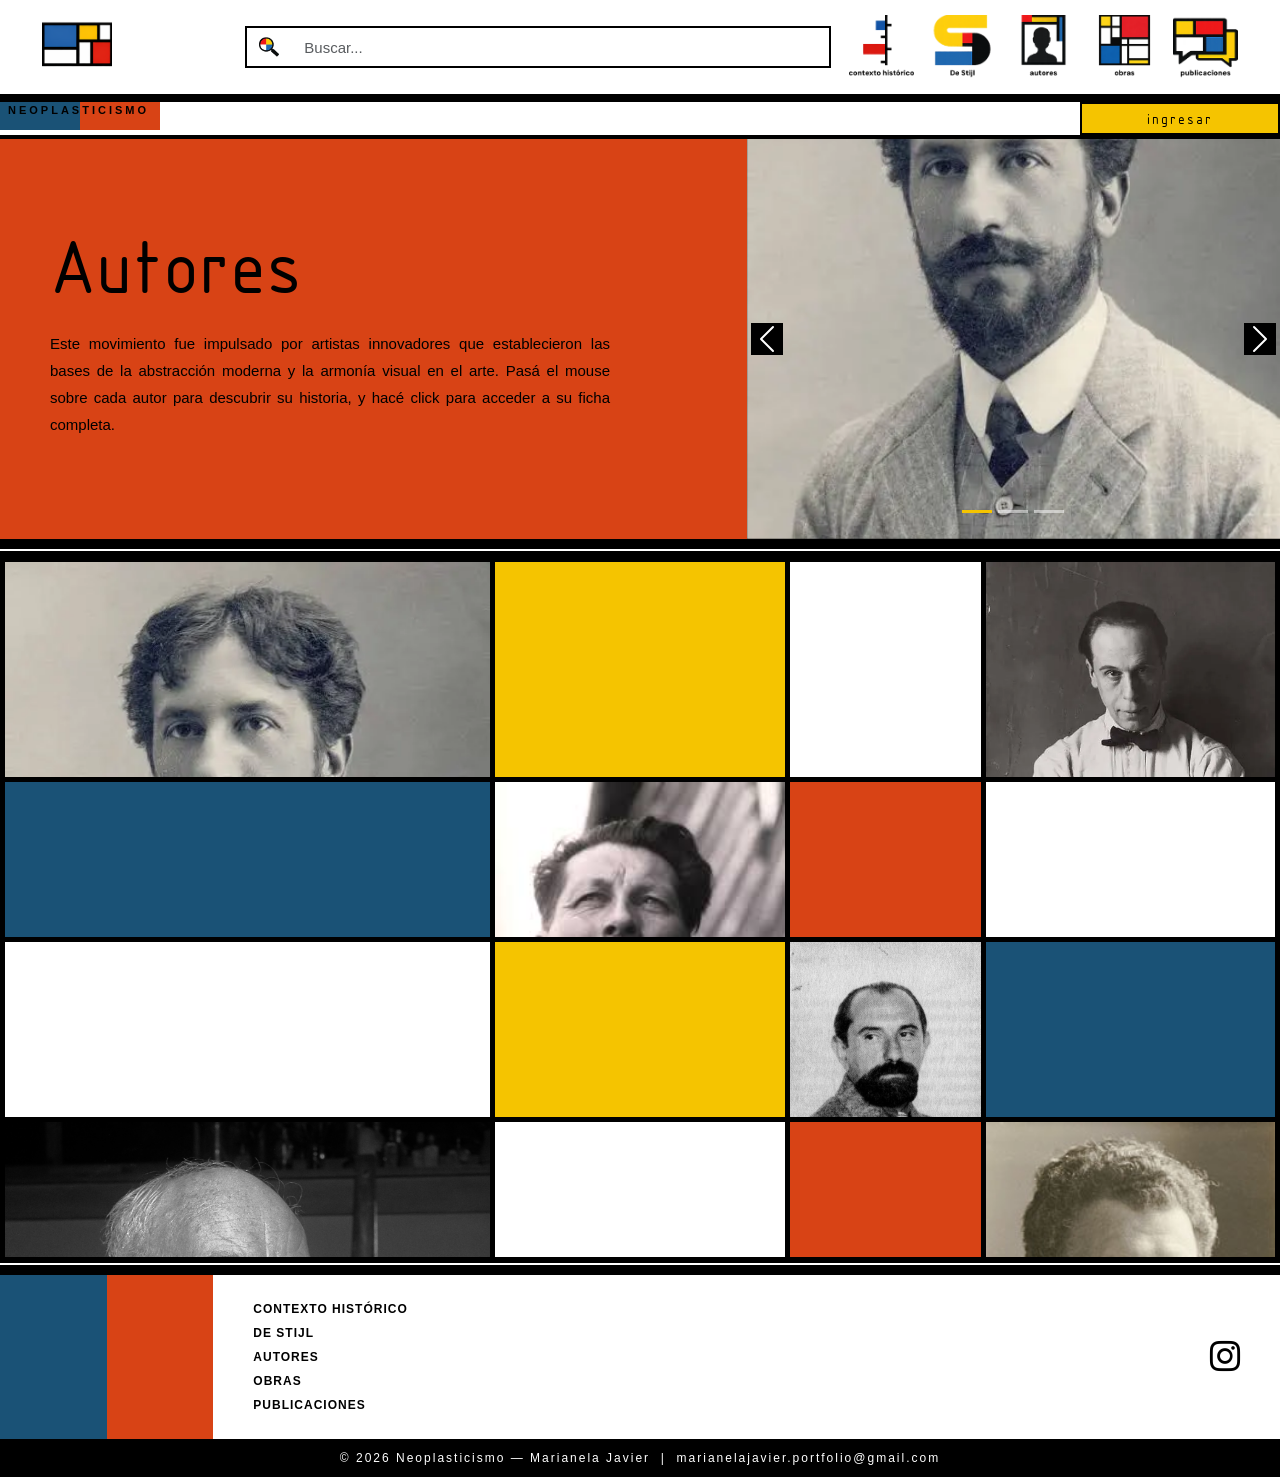
==== commit 944fd541: "moficicacion 0822" ====
--- a/subpaginas/autores.html
+++ b/subpaginas/autores.html
@@ -535,7 +535,7 @@
                             <a href="../subpaginas/destijl.html" class="footer-link">DE Stijl</a>
                             <a href="../subpaginas/autores.html" class="footer-link">Autores</a>
                             <a href="../subpaginas/obras.html" class="footer-link">Obras</a>
-                            <a href="../subpaginas/fotoypublicaciones.html" class="footer-link">Publicaciones</a>
+                            <a href="../subpaginas/foroypublicaciones.html" class="footer-link">Publicaciones</a>
                         </nav>
                         <a href="https://www.instagram.com/portfolio.marianelajavierup/" target="_blank" class="footer-instagram">
                             <i class="bi bi-instagram"></i>
--- a/css/style.css
+++ b/css/style.css
@@ -2458,68 +2458,58 @@
 
 .foro-cards-rama {
     border-bottom: 4px solid var(--color-negro);
+    display: flex;
+}
+
+.foro-cards-rama .row {
+    width: 100%;
 }
 
 .foro-card-btn {
     width: 100%;
+    min-height: 110px;
     display: flex;
     flex-direction: column;
     align-items: center;
     justify-content: center;
     gap: 10px;
-    padding: 28px 12px;
+    padding: 24px 12px;
     border: none;
     border-right: 4px solid var(--color-negro);
     cursor: pointer;
-    transition: filter 0.25s ease, transform 0.2s ease;
+    transition: filter 0.25s ease;
     font-family: 'ISOCPEUR', sans-serif;
     font-size: 13px;
     letter-spacing: 2px;
     color: var(--color-blanco);
-    position: relative;
+    box-sizing: border-box;
+    outline: none;
 }
 
 .foro-card-btn:last-child {
     border-right: none;
 }
 
-.foro-card-btn:hover {
-    filter: brightness(0.82);
-}
-
+.foro-card-btn:hover,
 .foro-card-btn.activo {
-    filter: brightness(0.85);
-    outline: 4px solid var(--color-negro);
-    outline-offset: -4px;
-    z-index: 1;
-}
-
-.foro-card-btn.activo::after {
-    content: '';
-    position: absolute;
-    bottom: -10px;
-    left: 50%;
-    transform: translateX(-50%);
-    width: 0;
-    height: 0;
-    border-left: 10px solid transparent;
-    border-right: 10px solid transparent;
-    border-top: 10px solid var(--color-negro);
-    z-index: 2;
+    filter: brightness(0.78);
+    box-shadow: inset 0 0 0 4px var(--color-negro);
 }
 
 .foro-card-amarillo { background-color: var(--color-amarillo); }
-.foro-card-blanco   { background-color: var(--color-blanco); border: none; border-right: 4px solid var(--color-negro); }
+.foro-card-blanco   { background-color: var(--color-blanco); }
 .foro-card-azul     { background-color: var(--color-azul); }
 .foro-card-rojo     { background-color: var(--color-rojo); }
 
 .foro-span-negro { color: var(--color-negro); }
 
 .foro-card-icono {
-    height: 48px;
+    height: 44px;
     width: auto;
     pointer-events: none;
-}
+    display: block;
+}
+
 
 /* ============================================================
    18. FORO — HEADER RAMA ACTIVA
@@ -2535,44 +2525,48 @@
 }
 
 .foro-rama-activa-icono {
-    height: 44px;
+    height: 40px;
     width: auto;
 }
 
 .foro-rama-activa-nombre {
     font-family: 'ISOCPEUR', sans-serif;
-    font-size: 36px;
+    font-size: 32px;
     color: var(--color-negro);
     margin: 0;
     line-height: 1;
-}
+    text-transform: uppercase;
+    letter-spacing: 2px;
+}
+
 
 /* ============================================================
-   19. FORO — CARRUSEL TIPO GAME (Owl Carousel)
+   19. FORO — CARRUSEL TIPO GAME
 ============================================================ */
 
 .foro-galeria {
     background-color: var(--color-negro);
     padding: 40px 0 50px 0;
+    width: 100%;
+    min-height: 500px;
     overflow: hidden;
-    width: 100%;
 }
 
 .foro-track-wrapper {
     width: 100%;
     overflow-x: auto;
-    overflow-y: visible;
+    overflow-y: hidden;
+    padding: 10px 40px 20px 40px;
+    box-sizing: border-box;
     scrollbar-width: thin;
-    scrollbar-color: var(--color-amarillo) var(--color-negro);
-    padding: 10px 30px 20px 30px;
-    box-sizing: border-box;
+    scrollbar-color: var(--color-amarillo) #111111;
 }
 
 .foro-track-wrapper::-webkit-scrollbar {
-    height: 4px;
+    height: 5px;
 }
 .foro-track-wrapper::-webkit-scrollbar-track {
-    background: var(--color-negro);
+    background: #111111;
 }
 .foro-track-wrapper::-webkit-scrollbar-thumb {
     background: var(--color-amarillo);
@@ -2582,92 +2576,86 @@
     display: flex;
     flex-direction: row;
     align-items: flex-end;
-    gap: 0;
-    min-width: max-content;
+    gap: 12px;
+    width: max-content;
+    min-width: 100%;
     padding-bottom: 10px;
 }
 
-/* CARD individual */
+/* CARD INDIVIDUAL */
 .foro-card {
-    margin: 0 10px;
-    width: 240px;
+    width: 220px;
     height: 380px;
     flex-shrink: 0;
+    position: relative;
     display: flex;
     align-items: flex-end;
+    overflow: hidden;
     background-color: #1a1a1a;
+    background-size: cover;
+    background-position: center center;
     background-repeat: no-repeat;
-    background-position: center center;
-    background-size: cover;
-    overflow: hidden;
-    position: relative;
-    transition: width 0.4s ease-in-out, border-color 0.3s ease;
     cursor: pointer;
     border: 3px solid transparent;
     box-sizing: border-box;
+    transition: width 0.45s ease, border-color 0.3s ease;
 }
 
 .foro-card.activo {
-    width: 420px;
+    width: 400px;
     border-color: var(--color-amarillo);
-    box-shadow: 12px 20px 40px rgba(0, 0, 0, 0.5);
-}
-
-/* Gradiente inferior */
+}
+
+/* GRADIENTE INFERIOR */
 .foro-card::after {
     content: '';
-    display: block;
     position: absolute;
-    height: 100%;
-    width: 100%;
-    left: 0;
-    top: 0;
-    background: linear-gradient(rgba(0,0,0,0) 25%, rgba(0,0,0,0.97) 100%);
+    inset: 0;
+    background: linear-gradient(to bottom, transparent 30%, rgba(0,0,0,0.95) 100%);
     pointer-events: none;
     z-index: 0;
 }
 
-/* Descripción dentro de la card */
+/* DESCRIPCIÓN */
 .foro-card-desc {
-    padding: 0 18px 14px 18px;
-    color: var(--color-blanco);
     position: relative;
     z-index: 1;
+    padding: 0 16px 14px 16px;
     width: 100%;
-    transform: translateY(calc(100% - 46px));
-    transition: transform 0.4s ease-in-out;
-    overflow: hidden;
+    display: flex;
+    flex-direction: column;
+    gap: 6px;
+    transform: translateY(calc(100% - 40px));
+    transition: transform 0.45s ease;
 }
 
 .foro-card.activo .foro-card-desc {
     transform: translateY(0);
 }
 
-/* Alias — siempre visible */
 .foro-card-alias {
     font-family: 'ISOCPEUR', sans-serif;
-    font-size: 14px;
+    font-size: 13px;
     letter-spacing: 2px;
     color: var(--color-amarillo);
-    margin: 0 0 6px 0;
+    margin: 0;
     display: block;
-    line-height: 1.2;
     white-space: nowrap;
     overflow: hidden;
     text-overflow: ellipsis;
-}
-
-/* Descripción breve — aparece al expandir */
+    line-height: 1.2;
+}
+
 .foro-card-texto {
     font-family: 'DMSans', sans-serif;
     font-size: 12px;
     color: var(--color-blanco);
     line-height: 1.5;
-    margin: 0 0 8px 0;
+    margin: 0;
     text-align: left;
     opacity: 0;
-    transform: translateY(14px);
-    transition: opacity 0.35s ease 0.1s, transform 0.35s ease 0.1s;
+    transform: translateY(10px);
+    transition: opacity 0.3s ease 0.15s, transform 0.3s ease 0.15s;
 }
 
 .foro-card.activo .foro-card-texto {
@@ -2675,15 +2663,13 @@
     transform: translateY(0);
 }
 
-/* Redes inline */
 .foro-card-redes {
     display: flex;
     gap: 8px;
     align-items: center;
     opacity: 0;
-    transform: translateY(10px);
-    transition: opacity 0.35s ease 0.18s, transform 0.35s ease 0.18s;
-    margin-bottom: 6px;
+    transform: translateY(8px);
+    transition: opacity 0.3s ease 0.2s, transform 0.3s ease 0.2s;
 }
 
 .foro-card.activo .foro-card-redes {
@@ -2702,7 +2688,6 @@
     color: var(--color-amarillo);
 }
 
-/* Botón más info */
 .foro-card-btn-mas {
     font-family: 'DMSans', sans-serif;
     font-size: 11px;
@@ -2711,14 +2696,15 @@
     color: var(--color-negro);
     background-color: var(--color-amarillo);
     border: none;
-    padding: 6px 12px;
+    padding: 7px 14px;
     cursor: pointer;
     display: inline-flex;
     align-items: center;
     gap: 6px;
+    align-self: flex-start;
     opacity: 0;
-    transform: translateY(10px);
-    transition: opacity 0.35s ease 0.25s, transform 0.35s ease 0.25s, background-color 0.2s ease;
+    transform: translateY(8px);
+    transition: opacity 0.3s ease 0.25s, transform 0.3s ease 0.25s, background-color 0.2s ease;
 }
 
 .foro-card.activo .foro-card-btn-mas {
@@ -2729,6 +2715,7 @@
 .foro-card-btn-mas:hover {
     background-color: var(--color-blanco);
 }
+
 
 /* ============================================================
    20. MODAL PUBLICACIÓN
@@ -2753,7 +2740,7 @@
     position: relative;
     width: 940px;
     max-width: 96%;
-    max-height: 92vh;
+    max-height: 90vh;
     background-color: var(--color-blanco);
     border: 4px solid var(--color-negro);
     display: flex;
@@ -2782,10 +2769,11 @@
     background-color: var(--color-rojo);
 }
 
-/* Carrusel modal pub */
+/* CARRUSEL LATERAL */
 .modal-pub-carrusel {
     width: 400px;
     flex-shrink: 0;
+    position: relative;
 }
 
 .modal-pub-carrusel .carousel,
@@ -2793,13 +2781,13 @@
 .modal-pub-carrusel .carousel-item {
     width: 400px;
     height: 100%;
-    min-height: 500px;
+    min-height: 520px;
 }
 
 .modal-pub-carrusel .carousel-item img {
     width: 400px;
     height: 100%;
-    min-height: 500px;
+    min-height: 520px;
     object-fit: cover;
     display: block;
 }
@@ -2810,21 +2798,22 @@
     width: 10px;
     height: 10px;
     border-radius: 0;
+    opacity: 1;
 }
 
 .modal-pub-carrusel .carousel-indicators button.active {
     background-color: var(--color-amarillo);
 }
 
-/* Ficha */
+/* FICHA */
 .modal-pub-ficha {
+    flex: 1;
     padding: 30px 26px;
-    overflow-y: auto;
-    flex: 1;
     border-left: 4px solid var(--color-negro);
     display: flex;
     flex-direction: column;
     gap: 10px;
+    overflow-y: auto;
     scrollbar-width: thin;
     scrollbar-color: var(--color-negro) var(--color-blanco);
 }
@@ -2832,7 +2821,6 @@
 .modal-pub-ficha::-webkit-scrollbar { width: 4px; }
 .modal-pub-ficha::-webkit-scrollbar-thumb { background: var(--color-negro); }
 
-/* Tag rama */
 .modal-pub-rama-tag {
     display: flex;
     align-items: center;
@@ -2841,10 +2829,7 @@
     border-bottom: 2px solid var(--color-negro);
 }
 
-.modal-pub-rama-icono {
-    height: 32px;
-    width: auto;
-}
+.modal-pub-rama-icono { height: 28px; width: auto; }
 
 .modal-pub-rama-texto {
     font-family: 'DMSans', sans-serif;
@@ -2888,12 +2873,11 @@
     margin: 0;
 }
 
-/* Redes en modal */
 .modal-pub-redes {
     display: flex;
     gap: 12px;
-    align-items: center;
     flex-wrap: wrap;
+    align-items: center;
 }
 
 .modal-pub-red-link {
@@ -2915,7 +2899,7 @@
     border-color: var(--color-rojo);
 }
 
-/* Valoración */
+/* VALORACIÓN */
 .modal-pub-valoracion {
     background-color: #f5f5f5;
     border-left: 4px solid var(--color-amarillo);
@@ -2935,7 +2919,6 @@
     margin: 0;
 }
 
-/* Estrellas input */
 .estrellas-input {
     display: flex;
     gap: 4px;
@@ -2966,7 +2949,7 @@
 
 .estrellas-promedio-num {
     font-family: 'ISOCPEUR', sans-serif;
-    font-size: 20px;
+    font-size: 18px;
     color: var(--color-negro);
 }
 
@@ -2976,7 +2959,7 @@
     color: #888888;
 }
 
-/* Comentarios */
+/* COMENTARIOS */
 .modal-pub-comentarios {
     display: flex;
     flex-direction: column;
@@ -2989,10 +2972,8 @@
     display: flex;
     flex-direction: column;
     gap: 8px;
-    max-height: 160px;
+    max-height: 150px;
     overflow-y: auto;
-    scrollbar-width: thin;
-    scrollbar-color: var(--color-negro) var(--color-blanco);
 }
 
 .comentario-item {
@@ -3017,6 +2998,12 @@
     margin: 0;
     line-height: 1.5;
     text-align: left;
+}
+
+.comentario-form {
+    display: flex;
+    flex-direction: column;
+    gap: 6px;
 }
 
 .comentario-textarea {
@@ -3038,7 +3025,7 @@
 
 .comentario-btn {
     font-family: 'ISOCPEUR', sans-serif;
-    font-size: 13px;
+    font-size: 12px;
     letter-spacing: 2px;
     color: var(--color-blanco);
     background-color: var(--color-negro);
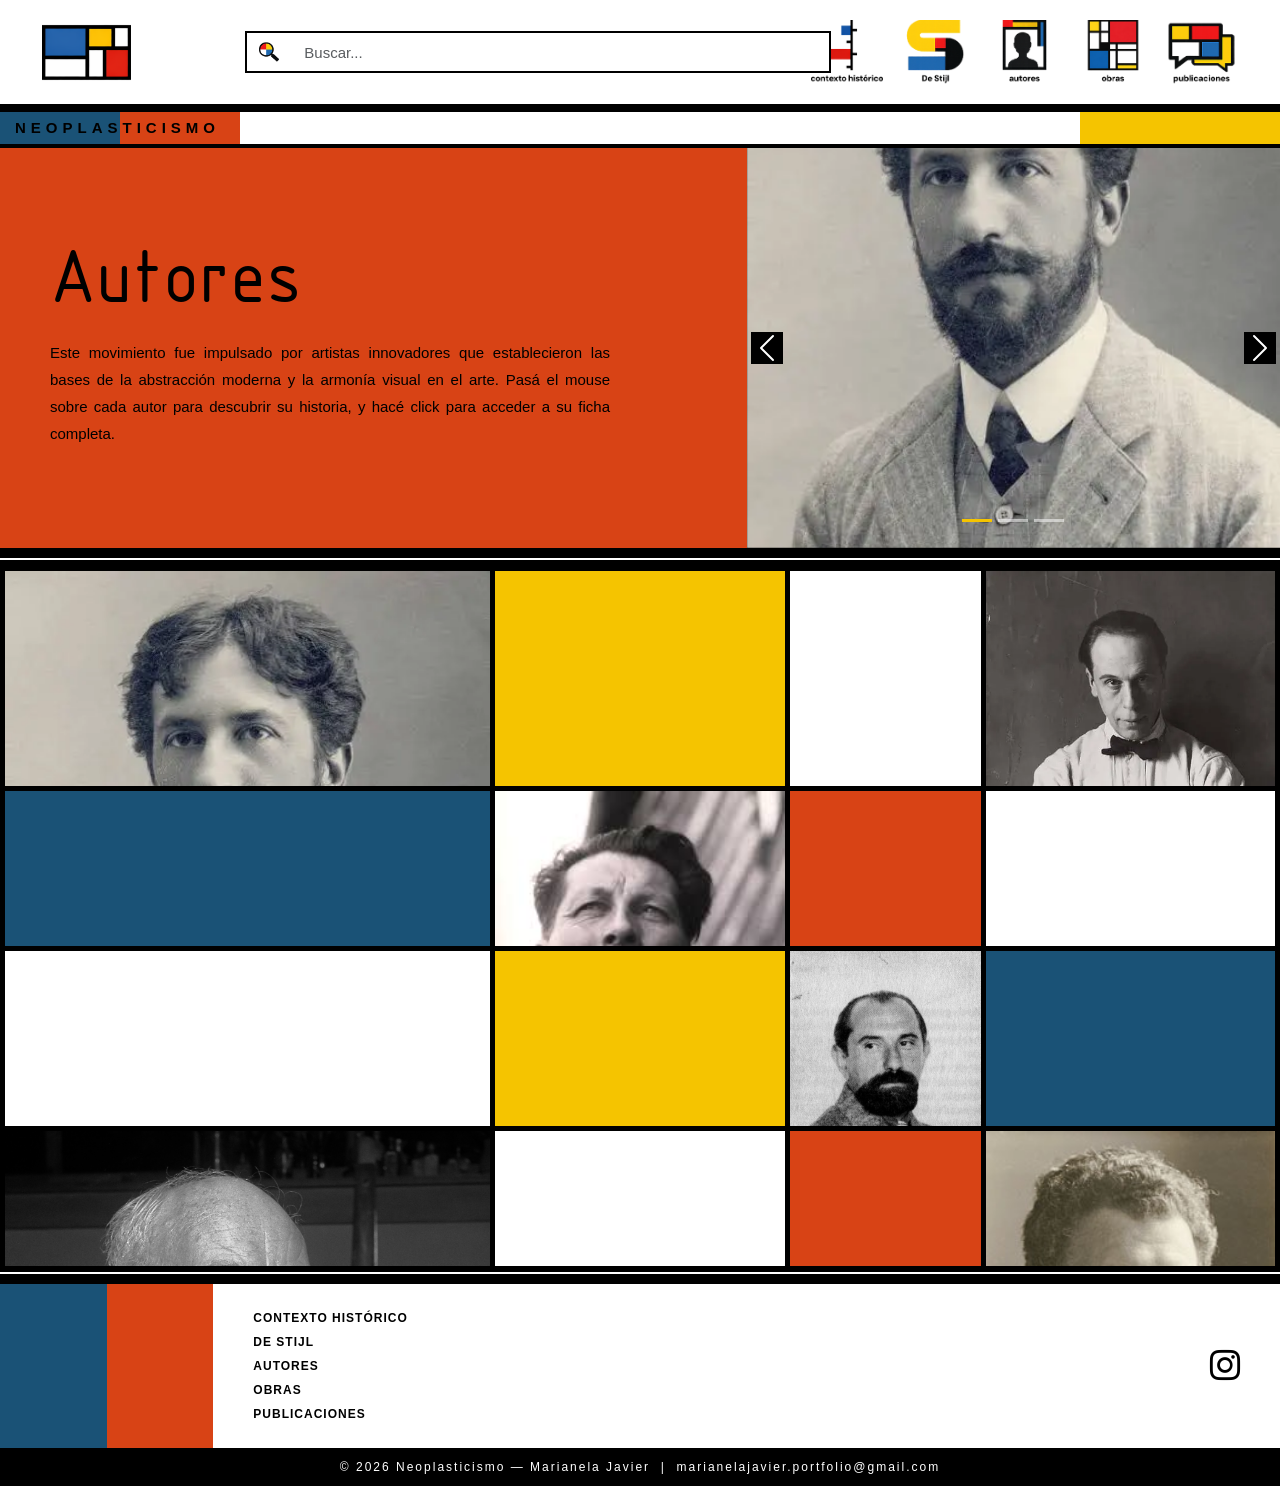
==== commit f2a5f907: "modificación 2136" ====
--- a/subpaginas/autores.html
+++ b/subpaginas/autores.html
@@ -17,7 +17,7 @@
                 <div class="row align-items-center">
                     <div class="col-2">
                         <a href="../sitio/index.html">
-                            <img src="../img/a-img-icono-logo.png" alt="Logo Neoplasticismo" class="logo-img">
+                            <img src="../img/a-img-icono-logo2.png" alt="Logo Neoplasticismo" class="logo-img">
                         </a>
                     </div>
                     <div class="col-6">
@@ -49,12 +49,10 @@
             </div>
         </header>
 
-        <!-- NAVBAR -->
+        <!-- NAVBAR / sin registro de usuario -->
         <nav class="navbar-principal">
             <div class="container-fluid p-0">
                 <div class="row g-0">
-
-                    <!-- BLOQUE AZUL + ROJO con texto encima -->
                     <div class="col-auto navbar-bloque-izquierda">
                         <span class="navbar-titulo">NEOPLASTICISMO</span>
                         <div class="navbar-bloques-color">
@@ -62,241 +60,18 @@
                             <div class="navbar-bloque-rojo"></div>
                         </div>
                     </div>
-
-                    <!-- BLOQUE BLANCO (relleno) -->
                     <div class="col navbar-bloque-blanco"></div>
-
-                    <!-- BLOQUE AMARILLO — botón ingresar o estado usuario -->
-                    <div class="col-auto navbar-bloque-amarillo d-flex align-items-center justify-content-center">
-
-                        <!-- Estado: NO logueado -->
-                        <button class="navbar-btn-ingresar" id="btn-abrir-auth" onclick="abrirAuth('login')">
-                            ingresar
-                        </button>
-
-                        <!-- Estado: logueado (oculto por defecto) -->
-                        <div class="navbar-usuario" id="navbar-usuario" style="display:none;">
-                            <img src="../img/a-img-icono-autores.png" alt="Usuario" class="navbar-usuario-icono">
-                            <span class="navbar-usuario-nombre" id="navbar-usuario-nombre"></span>
-                            <button class="navbar-btn-salir" onclick="cerrarSesion()" title="Cerrar sesión">✕</button>
-                        </div>
-
-                    </div>
-
+                    <div class="col-auto navbar-bloque-amarillo"></div>
                 </div>
             </div>
         </nav>
-
-        <!-- ============================================================
-            PANEL AUTH — LOGIN / REGISTRO
-        ============================================================ -->
-        <div class="auth-overlay" id="auth-overlay" onclick="cerrarAuthOverlay(event)">
-            <div class="auth-panel" id="auth-panel">
-
-                <!-- CERRAR -->
-                <button class="auth-cerrar" onclick="cerrarAuth()" aria-label="Cerrar">✕</button>
-
-                <!-- TABS -->
-                <div class="auth-tabs">
-                    <button class="auth-tab activo" id="tab-login" onclick="switchTab('login')">ingresar</button>
-                    <button class="auth-tab" id="tab-registro" onclick="switchTab('registro')">registrarse</button>
-                </div>
-
-                <!-- ---- FORMULARIO LOGIN ---- -->
-                <form class="auth-form" id="form-login" onsubmit="handleLogin(event)" novalidate>
-
-                    <div class="auth-campo">
-                        <label for="login-usuario">usuario o email</label>
-                        <input type="text" id="login-usuario" placeholder="tu alias o email" autocomplete="username">
-                        <span class="auth-error" id="err-login-usuario"></span>
-                    </div>
-
-                    <div class="auth-campo">
-                        <label for="login-pass">contraseña</label>
-                        <div class="auth-input-pass">
-                            <input type="password" id="login-pass" placeholder="••••••••" autocomplete="current-password">
-                            <button type="button" class="auth-toggle-pass" onclick="togglePass('login-pass', this)">
-                                <i class="bi bi-eye"></i>
-                            </button>
-                        </div>
-                        <span class="auth-error" id="err-login-pass"></span>
-                    </div>
-
-                    <p class="auth-forgot">¿Olvidaste tu contraseña?
-                        <button type="button" class="auth-link-btn" onclick="switchTab('recuperar')">Restablecela</button>
-                    </p>
-
-                    <button type="submit" class="auth-submit">ingresar</button>
-
-                    <p class="auth-switch">¿No tenés cuenta?
-                        <button type="button" class="auth-link-btn" onclick="switchTab('registro')">Registrate aquí</button>
-                    </p>
-
-                </form>
-
-                <!-- ---- FORMULARIO REGISTRO ---- -->
-                <form class="auth-form" id="form-registro" onsubmit="handleRegistro(event)" novalidate style="display:none;">
-
-                    <div class="auth-grid-2">
-                        <div class="auth-campo">
-                            <label for="reg-nombre">nombre <span class="auth-req">*</span></label>
-                            <input type="text" id="reg-nombre" placeholder="tu nombre">
-                            <span class="auth-error" id="err-reg-nombre"></span>
-                        </div>
-                        <div class="auth-campo">
-                            <label for="reg-apellido">apellido <span class="auth-req">*</span></label>
-                            <input type="text" id="reg-apellido" placeholder="tu apellido">
-                            <span class="auth-error" id="err-reg-apellido"></span>
-                        </div>
-                    </div>
-
-                    <div class="auth-campo">
-                        <label for="reg-alias">alias / username <span class="auth-req">*</span></label>
-                        <input type="text" id="reg-alias" placeholder="cómo querés que te llamen">
-                        <span class="auth-error" id="err-reg-alias"></span>
-                    </div>
-
-                    <div class="auth-grid-2">
-                        <div class="auth-campo">
-                            <label for="reg-nacionalidad">nacionalidad <span class="auth-req">*</span></label>
-                            <input type="text" id="reg-nacionalidad" placeholder="tu país">
-                            <span class="auth-error" id="err-reg-nacionalidad"></span>
-                        </div>
-                        <div class="auth-campo">
-                            <label for="reg-nacimiento">fecha de nacimiento <span class="auth-req">*</span></label>
-                            <input type="date" id="reg-nacimiento" max="">
-                            <span class="auth-error" id="err-reg-nacimiento"></span>
-                        </div>
-                    </div>
-
-                    <div class="auth-campo">
-                        <label for="reg-email">email <span class="auth-req">*</span></label>
-                        <input type="email" id="reg-email" placeholder="tu@email.com" autocomplete="email">
-                        <span class="auth-error" id="err-reg-email"></span>
-                    </div>
-
-                    <div class="auth-campo">
-                        <label for="reg-email-confirm">confirmá tu email <span class="auth-req">*</span></label>
-                        <input type="email" id="reg-email-confirm" placeholder="repetí tu email">
-                        <span class="auth-error" id="err-reg-email-confirm"></span>
-                    </div>
-
-                    <div class="auth-campo">
-                        <label for="reg-telefono">teléfono <span class="auth-opcional">(opcional)</span></label>
-                        <input type="tel" id="reg-telefono" placeholder="+54 341 000-0000">
-                    </div>
-
-                    <div class="auth-grid-2">
-                        <div class="auth-campo">
-                            <label for="reg-instagram">instagram <span class="auth-opcional">(opcional)</span></label>
-                            <input type="text" id="reg-instagram" placeholder="@usuario">
-                        </div>
-                        <div class="auth-campo">
-                            <label for="reg-behance">behance <span class="auth-opcional">(opcional)</span></label>
-                            <input type="text" id="reg-behance" placeholder="behance.net/usuario">
-                        </div>
-                    </div>
-
-                    <div class="auth-campo">
-                        <label for="reg-rama">rama artística <span class="auth-req">*</span></label>
-                        <select id="reg-rama">
-                            <option value="" disabled selected>seleccioná una rama</option>
-                            <option value="pintura">Pintura</option>
-                            <option value="arquitectura">Arquitectura / Diseño Interior</option>
-                            <option value="disenoindustrial">Diseño Industrial</option>
-                            <option value="disenografico">Diseño Gráfico</option>
-                            <option value="indumentaria">Diseño de Indumentaria</option>
-                            <option value="otro">Otro</option>
-                        </select>
-                        <span class="auth-error" id="err-reg-rama"></span>
-                    </div>
-
-                    <!-- Campo "otro" que aparece si eligen Otro -->
-                    <div class="auth-campo" id="campo-rama-otro" style="display:none;">
-                        <label for="reg-rama-otro">especificá tu rama</label>
-                        <input type="text" id="reg-rama-otro" placeholder="escribí tu disciplina">
-                    </div>
-
-                    <div class="auth-campo">
-                        <label for="reg-pass">contraseña <span class="auth-req">*</span></label>
-                        <div class="auth-input-pass">
-                            <input type="password" id="reg-pass" placeholder="mín. 6 car. con mayúsc. y símbolo" autocomplete="new-password">
-                            <button type="button" class="auth-toggle-pass" onclick="togglePass('reg-pass', this)">
-                                <i class="bi bi-eye"></i>
-                            </button>
-                        </div>
-                        <div class="auth-pass-requisitos">
-                            <span id="req-largo" class="req">6+ caracteres</span>
-                            <span id="req-mayus" class="req">1 mayúscula</span>
-                            <span id="req-numero" class="req">1 número</span>
-                            <span id="req-especial" class="req">1 carácter especial</span>
-                        </div>
-                        <span class="auth-error" id="err-reg-pass"></span>
-                    </div>
-
-                    <div class="auth-campo">
-                        <label for="reg-pass-confirm">confirmá contraseña <span class="auth-req">*</span></label>
-                        <div class="auth-input-pass">
-                            <input type="password" id="reg-pass-confirm" placeholder="repetí tu contraseña" autocomplete="new-password">
-                            <button type="button" class="auth-toggle-pass" onclick="togglePass('reg-pass-confirm', this)">
-                                <i class="bi bi-eye"></i>
-                            </button>
-                        </div>
-                        <span class="auth-error" id="err-reg-pass-confirm"></span>
-                    </div>
-
-                    <div class="auth-campo auth-consentimiento">
-                        <label class="auth-checkbox-label">
-                            <input type="checkbox" id="reg-consentimiento">
-                            <span>Acepto que mis datos sean guardados y utilizados en esta base de datos educativa.</span>
-                        </label>
-                        <span class="auth-error" id="err-reg-consentimiento"></span>
-                    </div>
-
-                    <button type="submit" class="auth-submit">crear cuenta</button>
-
-                    <p class="auth-switch">¿Ya tenés cuenta?
-                        <button type="button" class="auth-link-btn" onclick="switchTab('login')">Ingresá aquí</button>
-                    </p>
-
-                </form>
-
-                <!-- ---- FORMULARIO RECUPERAR CONTRASEÑA ---- -->
-                <form class="auth-form" id="form-recuperar" onsubmit="handleRecuperar(event)" novalidate style="display:none;">
-
-                    <p class="auth-recuperar-desc">Ingresá tu email y te enviaremos las instrucciones para restablecer tu contraseña.</p>
-
-                    <div class="auth-campo">
-                        <label for="rec-email">email registrado <span class="auth-req">*</span></label>
-                        <input type="email" id="rec-email" placeholder="tu@email.com">
-                        <span class="auth-error" id="err-rec-email"></span>
-                    </div>
-
-                    <button type="submit" class="auth-submit">enviar instrucciones</button>
-
-                    <p class="auth-switch">
-                        <button type="button" class="auth-link-btn" onclick="switchTab('login')">← Volver al inicio</button>
-                    </p>
-
-                </form>
-
-                <!-- ---- MENSAJE ÉXITO REGISTRO ---- -->
-                <div class="auth-exito" id="auth-exito" style="display:none;">
-                    <div class="auth-exito-icono">✓</div>
-                    <h3 class="auth-exito-titulo">¡bienvenido/a!</h3>
-                    <p class="auth-exito-texto" id="auth-exito-texto"></p>
-                    <button class="auth-submit" onclick="cerrarAuth()">comenzar</button>
-                </div>
-
-            </div>
-        </div>
 
         <!-- HERO -->
         <section class="hero">
             <div class="container-fluid p-0">
                 <div class="row g-0">
                     <div class="col-7 hero-texto">
-                        <h1 class="hero-titulo">Autores</h1>
+                        <h2 class="hero-titulo">Autores</h2>
                         <p class="hero-descripcion">Este movimiento fue impulsado por artistas innovadores que establecieron las bases de la abstracción moderna y la armonía visual en el arte. Pasá el mouse sobre cada autor para descubrir su historia, y hacé click para acceder a su ficha completa.</p>
                     </div>
                     <div class="col-5 p-0">
--- a/css/style.css
+++ b/css/style.css
@@ -84,7 +84,7 @@
 
 /* Logo */
 .logo-img {
-    height: 70px;
+    height: 80px;
     width: auto;
     transition: transform 0.3s ease;
 }
@@ -125,7 +125,7 @@
     transition: transform 0.3s ease;
 }
 .icono-nav:hover {
-    transform: scale(1.15);
+    transform: scale(1.1);
 }
 
 
@@ -148,14 +148,12 @@
 .navbar-titulo {
     font-family: 'DMSans', sans-serif;
     font-weight: 700;
-    font-size: 11px;
-    letter-spacing: 3px;
+    font-size: 15px;
+    letter-spacing: 5px;
     color: var(--color-negro);
     background-color: transparent;
-    padding: 3px 8px;
+    padding: 8px 15px;
     position: absolute;
-    top: 0;
-    left: 0;
     width: 100%;
     z-index: 1;
     line-height: 1;
@@ -167,14 +165,14 @@
 
 .navbar-bloque-azul {
     background-color: var(--color-azul);
-    width: 80px;
-    height: 28px;
+    width: 120px;
+    height: 32px;
 }
 
 .navbar-bloque-rojo {
     background-color: var(--color-rojo);
-    width: 80px;
-    height: 28px;
+    width: 120px;
+    height: 32px;
 }
 
 .navbar-bloque-blanco {
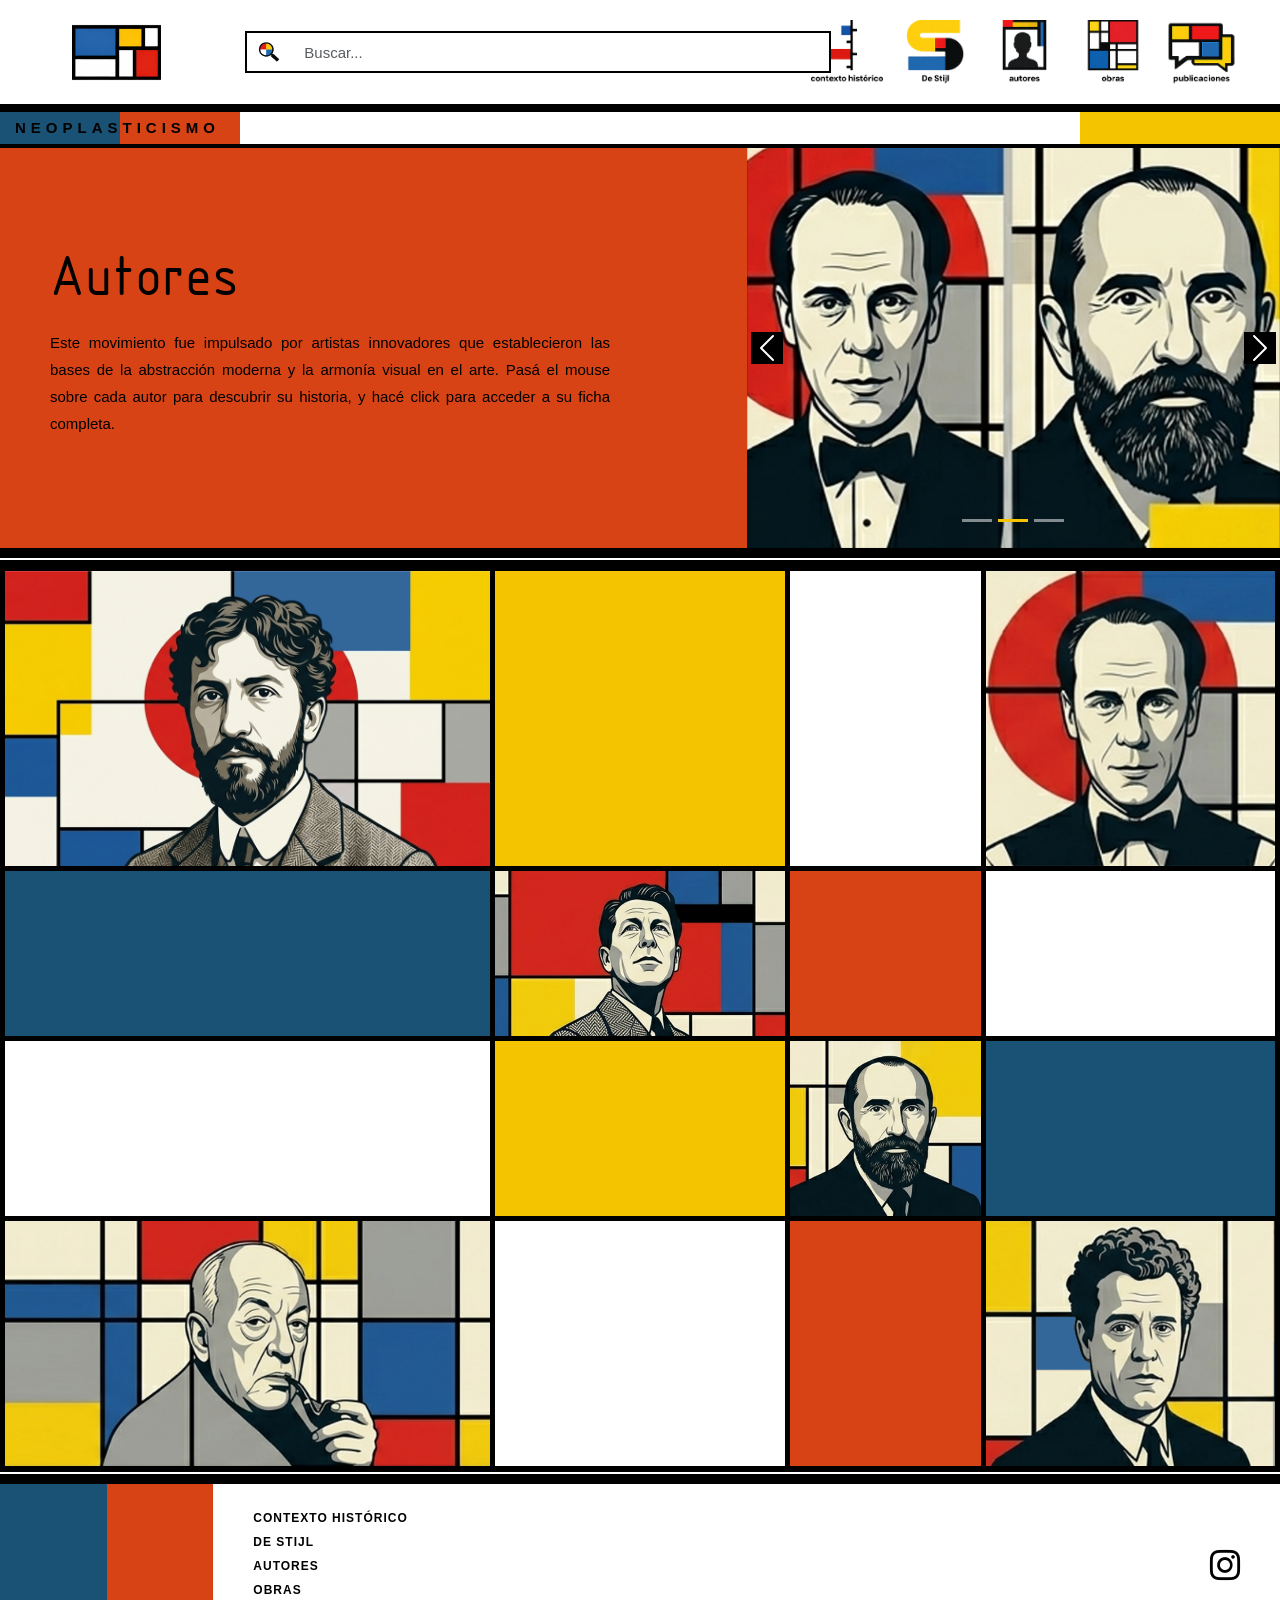
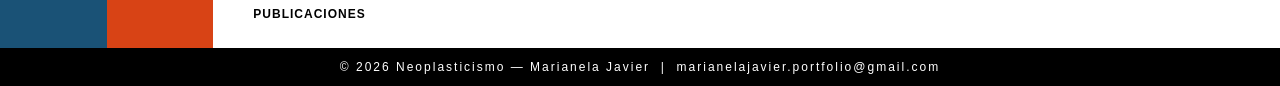
==== commit 7323742f: "modificacion 2036" ====
--- a/subpaginas/autores.html
+++ b/subpaginas/autores.html
@@ -16,7 +16,7 @@
             <div class="container-fluid">
                 <div class="row align-items-center">
                     <div class="col-2">
-                        <a href="../sitio/index.html">
+                        <a href="../index.html">
                             <img src="../img/a-img-icono-logo2.png" alt="Logo Neoplasticismo" class="logo-img">
                         </a>
                     </div>
@@ -78,13 +78,13 @@
                         <div id="carruselAutores" class="carousel slide hero-carrusel" data-bs-ride="carousel" data-bs-interval="3000">
                             <div class="carousel-inner">
                                 <div class="carousel-item active">
-                                    <img src="../img/c-autores-piet-mondrian-01.webp" class="hero-img" alt="Piet Mondrian">
+                                    <img src="../img/c-autores-hero-01.png" class="hero-img" alt="Piet Mondrian">
                                 </div>
                                 <div class="carousel-item">
-                                    <img src="../img/c-autores-theo-van-doesburg-01.webp" class="hero-img" alt="Theo van Doesburg">
+                                    <img src="../img/c-autores-hero-02.png" class="hero-img" alt="Theo van Doesburg">
                                 </div>
                                 <div class="carousel-item">
-                                    <img src="../img/c-autores-gerrit-rietveld-01.jfif" class="hero-img" alt="Gerrit Rietveld">
+                                    <img src="../img/c-autores-hero-03.png" class="hero-img" alt="Gerrit Rietveld">
                                 </div>
                             </div>
                             <button class="carousel-control-prev" type="button" data-bs-target="#carruselAutores" data-bs-slide="prev">
@@ -118,12 +118,11 @@
                     onclick="abrirAutor('mondrian')">
                     <div class="autor-card">
                         <div class="card-frente">
-                            <img src="../img/c-autores-piet-mondrian-01.webp" alt="Piet Mondrian">
+                            <img src="../img/c-autores-piet-mondrian-00.png" alt="Piet Mondrian">
                         </div>
                         <div class="card-dorso">
                             <p class="card-dorso-nombre">Piet Mondrian</p>
                             <p class="card-dorso-fechas">1872 — 1944</p>
-                            <p class="card-dorso-pais">Países Bajos</p>
                             <p class="card-dorso-rama">Pintura</p>
                             <p class="card-dorso-hint">click para más info</p>
                         </div>
@@ -142,12 +141,11 @@
                     onclick="abrirAutor('doesburg')">
                     <div class="autor-card">
                         <div class="card-frente">
-                            <img src="../img/c-autores-theo-van-doesburg-01.webp" alt="Theo van Doesburg">
+                            <img src="../img/c-autores-theo-van-doesburg-00.png" alt="Theo van Doesburg">
                         </div>
                         <div class="card-dorso">
                             <p class="card-dorso-nombre">Theo van Doesburg</p>
                             <p class="card-dorso-fechas">1883 — 1931</p>
-                            <p class="card-dorso-pais">Países Bajos</p>
                             <p class="card-dorso-rama">Pintura · Arquitectura</p>
                             <p class="card-dorso-hint">click para más info</p>
                         </div>
@@ -165,12 +163,11 @@
                     onclick="abrirAutor('rietveld')">
                     <div class="autor-card">
                         <div class="card-frente">
-                            <img src="../img/c-autores-gerrit-rietveld-01.jfif" alt="Gerrit Rietveld">
+                            <img src="../img/c-autores-gerrit-rietveld-00.png" alt="Gerrit Rietveld">
                         </div>
                         <div class="card-dorso">
                             <p class="card-dorso-nombre">Gerrit Rietveld</p>
                             <p class="card-dorso-fechas">1888 — 1964</p>
-                            <p class="card-dorso-pais">Países Bajos</p>
                             <p class="card-dorso-rama">Arquitectura · Diseño Industrial</p>
                             <p class="card-dorso-hint">click para más info</p>
                         </div>
@@ -197,12 +194,11 @@
                     onclick="abrirAutor('huszar')">
                     <div class="autor-card">
                         <div class="card-frente">
-                            <img src="../img/c-autores-vilmos-huszar-01.jpg" alt="Vilmos Huszár">
+                            <img src="../img/c-autores-vilmos-huszar-00.png" alt="Vilmos Huszár">
                         </div>
                         <div class="card-dorso">
                             <p class="card-dorso-nombre">Vilmos Huszár</p>
                             <p class="card-dorso-fechas">1884 — 1960</p>
-                            <p class="card-dorso-pais">Hungría / Países Bajos</p>
                             <p class="card-dorso-rama">Diseño Gráfico</p>
                             <p class="card-dorso-hint">click para más info</p>
                         </div>
@@ -220,12 +216,11 @@
                     onclick="abrirAutor('vanderleck')">
                     <div class="autor-card">
                         <div class="card-frente">
-                            <img src="../img/c-autores-bart-van-der-leck-01.jpg" alt="Bart van der Leck">
+                            <img src="../img/c-autores-bart-van-der-leck-00.png" alt="Bart van der Leck">
                         </div>
                         <div class="card-dorso">
                             <p class="card-dorso-nombre">Bart van der Leck</p>
                             <p class="card-dorso-fechas">1876 — 1958</p>
-                            <p class="card-dorso-pais">Países Bajos</p>
                             <p class="card-dorso-rama">Pintura · Diseño Textil</p>
                             <p class="card-dorso-hint">click para más info</p>
                         </div>
@@ -244,12 +239,11 @@
                     onclick="abrirAutor('oud')">
                     <div class="autor-card">
                         <div class="card-frente">
-                            <img src="../img/c-autores-jacobus-johannes-pieter-oud-01.jpg" alt="J.J.P. Oud">
+                            <img src="../img/c-autores-jacobus-johannes-pieter-oud-00.png" alt="J.J.P. Oud">
                         </div>
                         <div class="card-dorso">
                             <p class="card-dorso-nombre">J.J.P. Oud</p>
                             <p class="card-dorso-fechas">1890 — 1963</p>
-                            <p class="card-dorso-pais">Países Bajos</p>
                             <p class="card-dorso-rama">Arquitectura</p>
                             <p class="card-dorso-hint">click para más info</p>
                         </div>
--- a/css/style.css
+++ b/css/style.css
@@ -86,10 +86,11 @@
 .logo-img {
     height: 80px;
     width: auto;
+    padding: 0px 30px;
     transition: transform 0.3s ease;
 }
 .logo-img:hover {
-    transform: scale(1.1);
+    transform: scale(1.2);
 }
 
 /* Buscador */
@@ -125,7 +126,7 @@
     transition: transform 0.3s ease;
 }
 .icono-nav:hover {
-    transform: scale(1.1);
+    transform: scale(1.2);
 }
 
 
@@ -182,58 +183,66 @@
 .navbar-bloque-amarillo {
     background-color: var(--color-amarillo);
     width: 200px;
-}
-
+    padding: 0;
+}
 
 /* ============================================================
    15. NAVBAR — BOTÓN INGRESAR + ESTADO USUARIO
 ============================================================ */
 
-/* 🔶 CONTENEDOR AMARILLO */
-.navbar-bloque-amarillo {
-    padding: 0; /* elimina el recorte interno */
-}
-
-/* 🔘 BOTÓN INGRESAR (ocupa todo el bloque) */
 .navbar-btn-ingresar {
     font-family: 'ISOCPEUR', sans-serif;
     font-size: 15px;
     letter-spacing: 2px;
-
     width: 100%;
     height: 100%;
-
     color: var(--color-negro);
     background-color: var(--color-amarillo);
-
-    border: none; /* sin borde para evitar “botón dentro de bloque” */
-    cursor: pointer;
-
+    border: none;
+    cursor: pointer;
     display: flex;
     align-items: center;
     justify-content: center;
-
-    transition: background-color 0.25s ease, color 0.25s ease;
-}
-
-/* 🖱️ HOVER */
+    transition: font-weight 0.15s ease;
+    white-space: nowrap;
+}
+
 .navbar-btn-ingresar:hover {
-    background-color: var(--color-negro);
-    color: var(--color-amarillo);
-}
-
-/* 👤 ESTADO USUARIO */
-.navbar-usuario {
-    display: flex;
-    align-items: center;
-    gap: 8px;
+    font-weight: 700;
+}
+
+.navbar-btn-salir {
+    font-family: 'ISOCPEUR', sans-serif;
+    font-size: 15px;
+    letter-spacing: 2px;
     width: 100%;
     height: 100%;
+    color: var(--color-negro);
+    background-color: var(--color-amarillo);
+    border: none;
+    cursor: pointer;
+    display: none;
+    align-items: center;
     justify-content: center;
+    transition: font-weight 0.15s ease, color 0.15s ease;
+    white-space: nowrap;
+}
+
+.navbar-btn-salir:hover {
+    font-weight: 700;
+    color: var(--color-rojo);
+}
+
+.navbar-usuario {
+    display: flex;
+    align-items: center;
+    gap: 8px;
+    justify-content: flex-end;
+    padding-right: 16px;
 }
 
 .navbar-usuario-icono {
-    height: 28px;
+    height: 24px;
     width: auto;
 }
 
@@ -246,30 +255,6 @@
     overflow: hidden;
     text-overflow: ellipsis;
     white-space: nowrap;
-}
-
-/* ❌ BOTÓN SALIR */
-.navbar-btn-salir {
-    background: var(--color-negro);
-    color: var(--color-amarillo);
-    border: none;
-    width: 20px;
-    height: 20px;
-    font-size: 11px;
-    cursor: pointer;
-
-    display: flex;
-    align-items: center;
-    justify-content: center;
-
-    flex-shrink: 0;
-    padding: 0;
-
-    transition: background-color 0.25s ease;
-}
-
-.navbar-btn-salir:hover {
-    background-color: var(--color-rojo);
 }
 
 /* ============================================================
@@ -610,16 +595,11 @@
     text-align: center;
 }
 
-.auth-exito-icono {
-    width: 60px;
-    height: 60px;
-    background-color: var(--color-azul);
-    color: var(--color-blanco);
-    font-size: 28px;
-    display: flex;
-    align-items: center;
-    justify-content: center;
-    font-weight: 700;
+.auth-exito lottie-player {
+    width: 150px !important;
+    height: 150px !important;
+    margin: 0 auto;
+    display: block;
 }
 
 .auth-exito-titulo {
@@ -679,7 +659,7 @@
 
 .hero-titulo {
     font-family: 'ISOCPEUR', sans-serif;
-    font-size: 80px;
+    font-size: 60px;
     color: var(--color-negro);
     line-height: 1;
     margin-bottom: 25px;
@@ -802,6 +782,15 @@
 
 .card-titulo-negro {
     color: var(--color-negro);
+}
+
+.destijl-portadas {
+    background-color: var(--color-negro);
+    overflow: visible;
+}
+
+.destijl-portadas .row {
+    overflow: visible;
 }
 
 /* ============================================================
@@ -1333,9 +1322,9 @@
 .mondrian-grid {
     display: grid;
     width: 100%;
-    height: 700px;
+    height: 900px;
     grid-template-columns: 2.5fr 1.5fr 1fr 1.5fr;
-    grid-template-rows: 220px 160px 180px 140px;
+    grid-template-rows: 300px 170px 180px 250px;
     border-top: 5px solid var(--color-negro);
     border-left: 5px solid var(--color-negro);
     overflow: hidden;
@@ -1673,20 +1662,19 @@
 }
 
 .btn-ver-obras {
-    font-family: 'DMSans', sans-serif;
+    font-family: 'ISOCPEUR', sans-serif;
     font-size: 13px;
-    font-weight: 700;
+    letter-spacing: 2px;
     color: var(--color-blanco);
     background-color: var(--color-negro);
     padding: 10px 18px;
     text-decoration: none;
-    letter-spacing: 1px;
-    transition: background-color 0.3s ease;
     display: inline-flex;
     align-items: center;
     gap: 8px;
     align-self: flex-start;
     margin-top: 6px;
+    transition: background-color 0.25s ease;
 }
 
 .btn-ver-obras:hover {
@@ -1996,92 +1984,52 @@
     margin: 0;
 }
 
-/* Botón Más información */
+/* Botón Más información en AUTORES*/
 .btn-ver-mas {
-    font-family: 'DMSans', sans-serif;
+    font-family: 'ISOCPEUR', sans-serif;
     font-size: 13px;
-    font-weight: 700;
+    letter-spacing: 2px;
     color: var(--color-blanco);
     background-color: var(--color-negro);
+    border: none;
     padding: 10px 18px;
     text-decoration: none;
-    letter-spacing: 1px;
-    transition: background-color 0.3s ease;
     display: inline-flex;
     align-items: center;
     gap: 8px;
     align-self: flex-start;
     margin-top: 8px;
+    cursor: pointer;
+    transition: background-color 0.25s ease;
 }
 
 .btn-ver-mas:hover {
-    background-color: var(--color-rojo);
-    color: var(--color-blanco);
-}
-
-/* ============================================================
-   15. NAVBAR — BOTÓN INGRESAR + ESTADO USUARIO
-============================================================ */
-
-.navbar-btn-ingresar {
-    font-family: 'ISOCPEUR', sans-serif;
-    font-size: 15px;
+    background-color: var(--color-azul);
+    color: var(--color-blanco);
+}
+
+/* Botón Más información en OBRAS*/
+.btn-obra-mas {
+    font-family: 'ISOCPEUR', sans-serif;
+    font-size: 13px;
     letter-spacing: 2px;
-    color: var(--color-negro);
-    background: none;
-    border: 2px solid var(--color-negro);
-    padding: 4px 18px;
-    cursor: pointer;
-    transition: background-color 0.25s ease, color 0.25s ease, transform 0.2s ease;
-    line-height: 1.4;
-}
-
-.navbar-btn-ingresar:hover {
+    color: var(--color-blanco);
     background-color: var(--color-negro);
-    color: var(--color-amarillo);
-    transform: scale(1.04);
-}
-
-.navbar-usuario {
-    display: flex;
+    border: none;
+    padding: 10px 18px;
+    text-decoration: none;
+    display: inline-flex;
     align-items: center;
     gap: 8px;
-}
-
-.navbar-usuario-icono {
-    height: 28px;
-    width: auto;
-}
-
-.navbar-usuario-nombre {
-    font-family: 'ISOCPEUR', sans-serif;
-    font-size: 13px;
-    letter-spacing: 1px;
-    color: var(--color-negro);
-    max-width: 120px;
-    overflow: hidden;
-    text-overflow: ellipsis;
-    white-space: nowrap;
-}
-
-.navbar-btn-salir {
-    background: var(--color-negro);
-    color: var(--color-amarillo);
-    border: none;
-    width: 20px;
-    height: 20px;
-    font-size: 11px;
-    cursor: pointer;
-    display: flex;
-    align-items: center;
-    justify-content: center;
+    align-self: flex-start;
+    margin-top: 8px;
+    cursor: pointer;
     transition: background-color 0.25s ease;
-    flex-shrink: 0;
-    padding: 0;
-}
-
-.navbar-btn-salir:hover {
-    background-color: var(--color-rojo);
+}
+
+.btn-obra-mas:hover {
+    background-color: var(--color-azul);
+    color: var(--color-blanco);
 }
 
 /* ============================================================
@@ -3043,4 +2991,402 @@
     font-size: 12px;
     color: #888888;
     margin: 0;
+}
+
+/* ============================================================
+   FORO — ELEMENTOS NUEVOS
+============================================================ */
+
+/* Botón publicar obra en header de rama */
+.foro-btn-publicar {
+    font-family: 'ISOCPEUR', sans-serif;
+    font-size: 13px;
+    letter-spacing: 2px;
+    color: var(--color-blanco);
+    background-color: var(--color-negro);
+    border: none;
+    padding: 8px 18px;
+    cursor: pointer;
+    display: inline-flex;
+    align-items: center;
+    gap: 8px;
+    margin-left: auto;
+    transition: background-color 0.25s ease;
+}
+
+.foro-btn-publicar:hover {
+    background-color: var(--color-azul);
+}
+
+/* Info pública en card */
+.foro-card-titulo-obra {
+    font-family: 'ISOCPEUR', sans-serif;
+    font-size: 13px;
+    letter-spacing: 1px;
+    color: var(--color-blanco);
+    margin: 0;
+    display: block;
+    line-height: 1.3;
+    white-space: nowrap;
+    overflow: hidden;
+    text-overflow: ellipsis;
+}
+
+.foro-card-nombre-artista {
+    font-family: 'DMSans', sans-serif;
+    font-size: 11px;
+    color: rgba(255,255,255,0.75);
+    margin: 0 0 6px 0;
+    display: block;
+    font-style: italic;
+}
+
+.foro-card-login-aviso {
+    font-family: 'DMSans', sans-serif;
+    font-size: 11px;
+    color: var(--color-amarillo);
+    letter-spacing: 1px;
+    opacity: 0;
+    transform: translateY(8px);
+    transition: opacity 0.3s ease 0.15s, transform 0.3s ease 0.15s;
+    display: block;
+    margin-top: 4px;
+}
+
+.foro-card.activo .foro-card-login-aviso {
+    opacity: 1;
+    transform: translateY(0);
+}
+
+/* Aviso login en modal */
+.foro-aviso-login {
+    font-family: 'DMSans', sans-serif;
+    font-size: 12px;
+    color: #888888;
+    font-style: italic;
+    margin: 0;
+}
+
+/* Bloque artista en modal */
+.modal-pub-artista-bloque {
+    padding: 10px 0;
+    border-top: 1px solid #eeeeee;
+    border-bottom: 1px solid #eeeeee;
+    display: flex;
+    flex-direction: column;
+    gap: 2px;
+}
+
+.modal-pub-alias-texto {
+    font-family: 'ISOCPEUR', sans-serif;
+    font-size: 13px;
+    color: var(--color-azul);
+    margin: 0;
+    letter-spacing: 1px;
+}
+
+.modal-pub-anio-obra {
+    font-family: 'DMSans', sans-serif;
+    font-size: 12px;
+    color: #888888;
+    margin: 0;
+    letter-spacing: 1px;
+}
+
+/* Bloques de reseña en modal */
+.modal-pub-resena-bloque {
+    display: flex;
+    flex-direction: column;
+    gap: 4px;
+}
+
+.modal-pub-resena-label {
+    font-family: 'DMSans', sans-serif;
+    font-size: 10px;
+    font-weight: 700;
+    letter-spacing: 2px;
+    text-transform: uppercase;
+    color: #888888;
+    margin: 0;
+}
+
+/* Modal carga obra */
+/* Modal carga obra */
+.modal-carga-contenido {
+    max-width: 600px;
+    width: 96%;
+}
+
+.modal-carga-ficha {
+    padding: 30px 28px;
+    overflow-y: auto;
+    flex: 1;
+    display: flex;
+    flex-direction: column;
+    gap: 14px;
+    scrollbar-width: thin;
+    scrollbar-color: var(--color-negro) var(--color-blanco);
+    max-height: 90vh;
+}
+
+.modal-carga-ficha::-webkit-scrollbar { width: 4px; }
+.modal-carga-ficha::-webkit-scrollbar-thumb { background: var(--color-negro); }
+
+.modal-carga-ficha .auth-campo {
+    display: flex;
+    flex-direction: column;
+    gap: 4px;
+}
+
+.modal-carga-ficha .auth-campo label {
+    font-family: 'DMSans', sans-serif;
+    font-size: 11px;
+    font-weight: 700;
+    letter-spacing: 1.5px;
+    text-transform: uppercase;
+    color: var(--color-negro);
+}
+
+.modal-carga-ficha .auth-campo input,
+.modal-carga-ficha .auth-campo select {
+    font-family: 'DMSans', sans-serif;
+    font-size: 13px;
+    color: var(--color-negro);
+    background-color: var(--color-blanco);
+    border: 2px solid var(--color-negro);
+    border-radius: 0;
+    padding: 8px 12px;
+    width: 100%;
+    outline: none;
+    transition: border-color 0.2s ease;
+    appearance: none;
+}
+
+.modal-carga-ficha .auth-campo input:focus,
+.modal-carga-ficha .auth-campo select:focus {
+    border-color: var(--color-azul);
+}
+
+.modal-carga-ficha .auth-consentimiento {
+    background-color: #f5f5f5;
+    border-left: 4px solid var(--color-amarillo);
+    padding: 10px 12px;
+    overflow: visible;
+}
+
+.modal-carga-ficha .auth-checkbox-label {
+    display: flex;
+    align-items: flex-start;
+    gap: 10px;
+    flex-wrap: nowrap;
+    white-space: normal;
+}
+
+.modal-carga-ficha .auth-checkbox-label span {
+    font-family: 'DMSans', sans-serif;
+    font-size: 12px;
+    color: var(--color-negro);
+    line-height: 1.5;
+    text-transform: none;
+    letter-spacing: 0;
+    font-weight: 400;
+}
+
+.modal-carga-ficha .auth-checkbox-label input[type="checkbox"] {
+    flex-shrink: 0;
+    width: 16px;
+    height: 16px;
+    margin-top: 2px;
+    appearance: auto;
+    -webkit-appearance: checkbox;
+}
+
+/* ============================================================
+   DE STIJL — GALERÍA PORTADAS
+============================================================ */
+
+.destijl-portadas {
+    background-color: var(--color-negro);
+}
+
+.destijl-portada-item {
+    position: relative;
+    overflow: hidden;
+    height: 400px;
+    cursor: pointer;
+    background-color: var(--color-negro);
+    display: flex;
+    align-items: center;
+    justify-content: center;
+}
+
+.destijl-portada-img {
+    width: auto;
+    height: 100%;
+    max-width: 100%;
+    object-fit: contain;
+    filter: grayscale(30%);
+    transition: filter 0.4s ease, transform 0.4s ease;
+}
+
+.destijl-portada-item:hover .destijl-portada-img {
+    filter: grayscale(0%);
+    transform: scale(1.04);
+}
+
+.destijl-portada-caption {
+    position: absolute;
+    bottom: 0;
+    left: 0;
+    right: 0;
+    padding: 20px 16px 16px;
+    background: linear-gradient(to top, rgba(0,0,0,0.85) 0%, transparent 100%);
+    display: flex;
+    flex-direction: column;
+    gap: 4px;
+}
+
+.destijl-portada-anio {
+    font-family: 'ISOCPEUR', sans-serif;
+    font-size: 22px;
+    letter-spacing: 4px;
+    color: var(--color-amarillo);
+}
+
+.destijl-portada-desc {
+    font-family: 'DMSans', sans-serif;
+    font-size: 12px;
+    letter-spacing: 2px;
+    color: var(--color-blanco);
+    text-transform: uppercase;
+}
+
+/* ============================================================
+   BUSCADOR — PANEL DE RESULTADOS
+============================================================ */
+
+.buscador {
+    position: relative;
+}
+
+.buscador-panel {
+    display: none;
+    position: absolute;
+    top: calc(100% + 6px);
+    left: 0;
+    right: 0;
+    background: var(--color-blanco);
+    border: 2px solid var(--color-negro);
+    z-index: 9999;
+    max-height: 420px;
+    overflow-y: auto;
+    scrollbar-width: thin;
+    scrollbar-color: var(--color-negro) var(--color-blanco);
+}
+
+.buscador-panel.activo {
+    display: block;
+}
+
+.buscador-resultado-item {
+    display: flex;
+    align-items: center;
+    gap: 12px;
+    padding: 10px 14px;
+    border-bottom: 1px solid #eeeeee;
+    transition: background-color 0.2s ease;
+}
+
+.buscador-resultado-item:last-child {
+    border-bottom: none;
+}
+
+.buscador-resultado-item:hover {
+    background-color: #f5f5f5;
+}
+
+.buscador-resultado-img {
+    width: 52px;
+    height: 52px;
+    object-fit: cover;
+    flex-shrink: 0;
+    border: 1px solid #eeeeee;
+}
+
+.buscador-resultado-info {
+    flex: 1;
+    display: flex;
+    flex-direction: column;
+    gap: 2px;
+    min-width: 0;
+}
+
+.buscador-resultado-tipo {
+    font-family: 'DMSans', sans-serif;
+    font-size: 9px;
+    font-weight: 700;
+    letter-spacing: 2px;
+    text-transform: uppercase;
+    color: var(--color-blanco);
+    padding: 2px 6px;
+    display: inline-block;
+    width: fit-content;
+}
+
+.buscador-resultado-titulo {
+    font-family: 'ISOCPEUR', sans-serif;
+    font-size: 13px;
+    letter-spacing: 1px;
+    color: var(--color-negro);
+    margin: 0;
+    white-space: nowrap;
+    overflow: hidden;
+    text-overflow: ellipsis;
+}
+
+.buscador-resultado-desc {
+    font-family: 'DMSans', sans-serif;
+    font-size: 11px;
+    color: #666666;
+    margin: 0;
+    white-space: nowrap;
+    overflow: hidden;
+    text-overflow: ellipsis;
+}
+
+.buscador-resultado-btn {
+    font-family: 'ISOCPEUR', sans-serif;
+    font-size: 11px;
+    letter-spacing: 1px;
+    color: var(--color-blanco);
+    background-color: var(--color-negro);
+    padding: 6px 12px;
+    text-decoration: none;
+    white-space: nowrap;
+    flex-shrink: 0;
+    transition: background-color 0.2s ease;
+    display: flex;
+    align-items: center;
+    gap: 6px;
+}
+
+.buscador-resultado-btn:hover {
+    background-color: var(--color-azul);
+    color: var(--color-blanco);
+}
+
+.buscador-sin-resultados {
+    font-family: 'DMSans', sans-serif;
+    font-size: 13px;
+    color: #888888;
+    padding: 16px;
+    margin: 0;
+    text-align: center;
+}
+
+.buscador-mark {
+    background-color: var(--color-amarillo);
+    color: var(--color-negro);
+    padding: 0 2px;
+    font-style: normal;
 }
